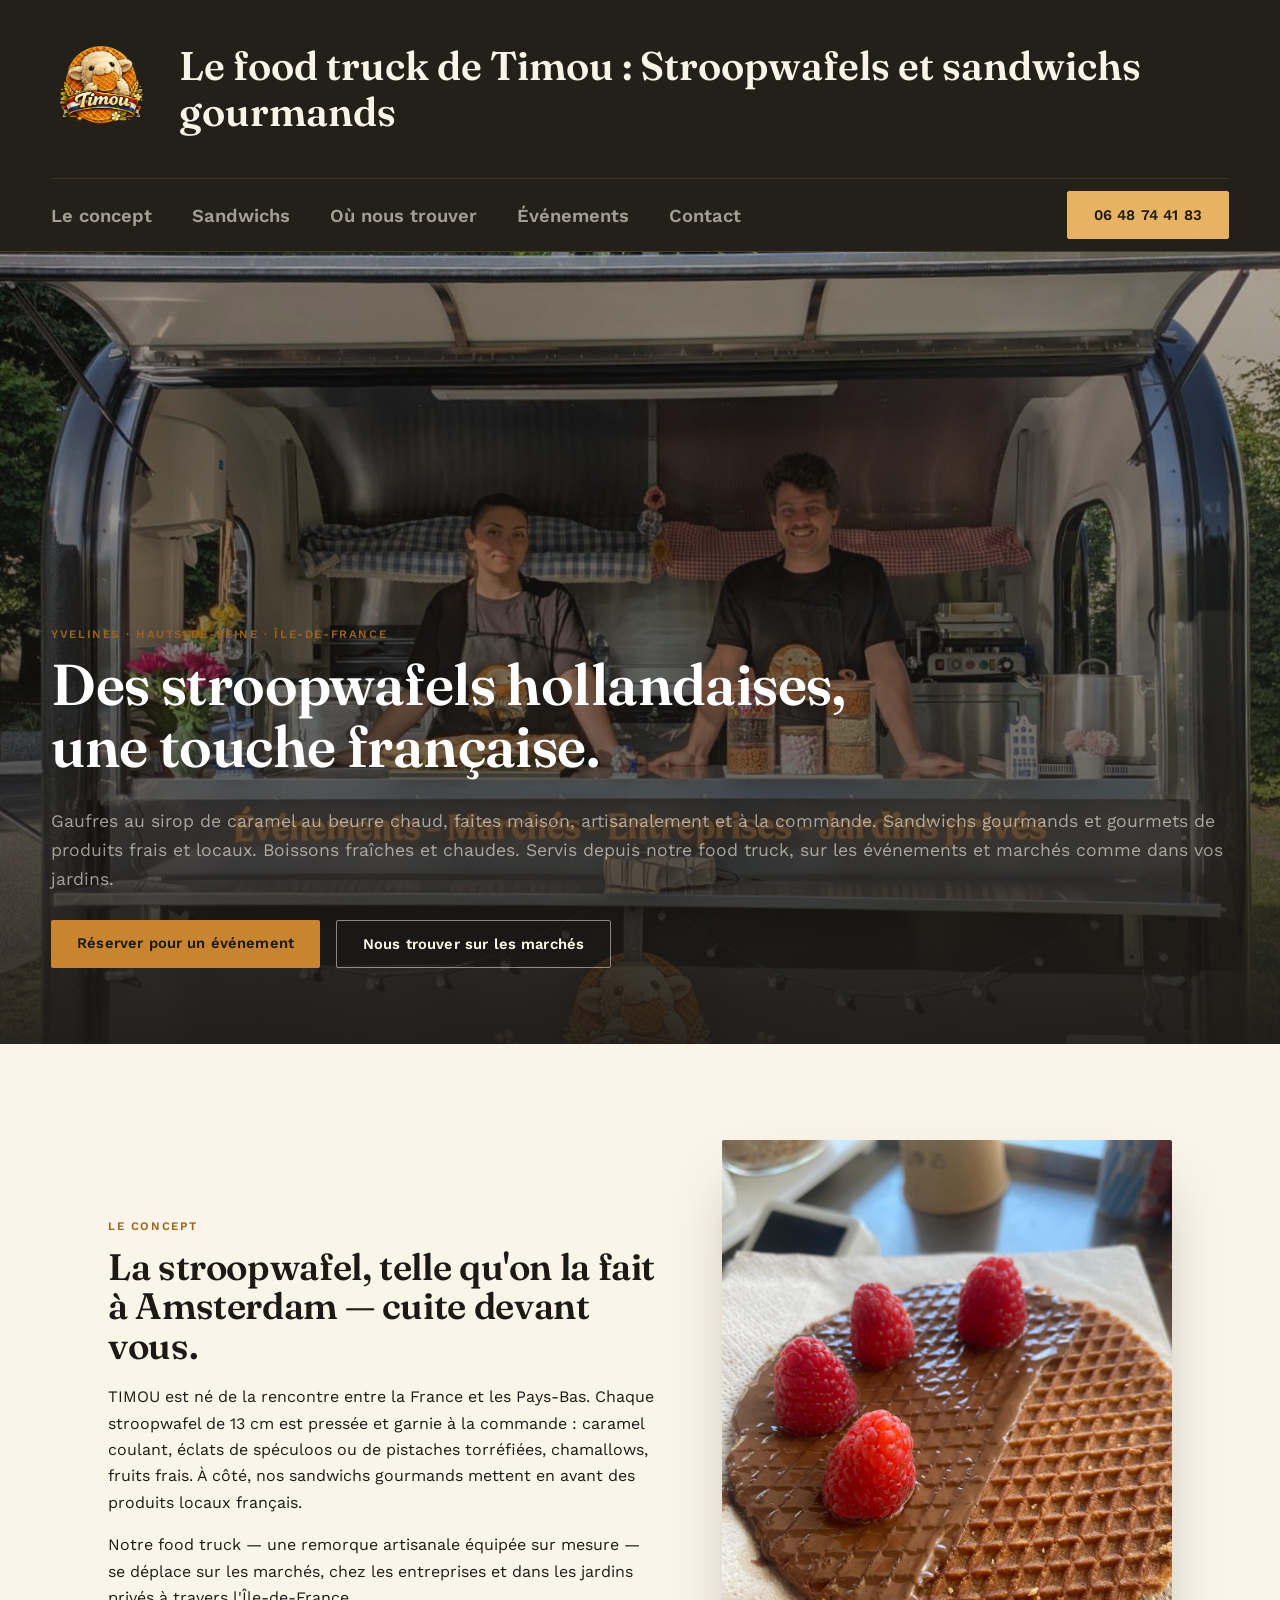
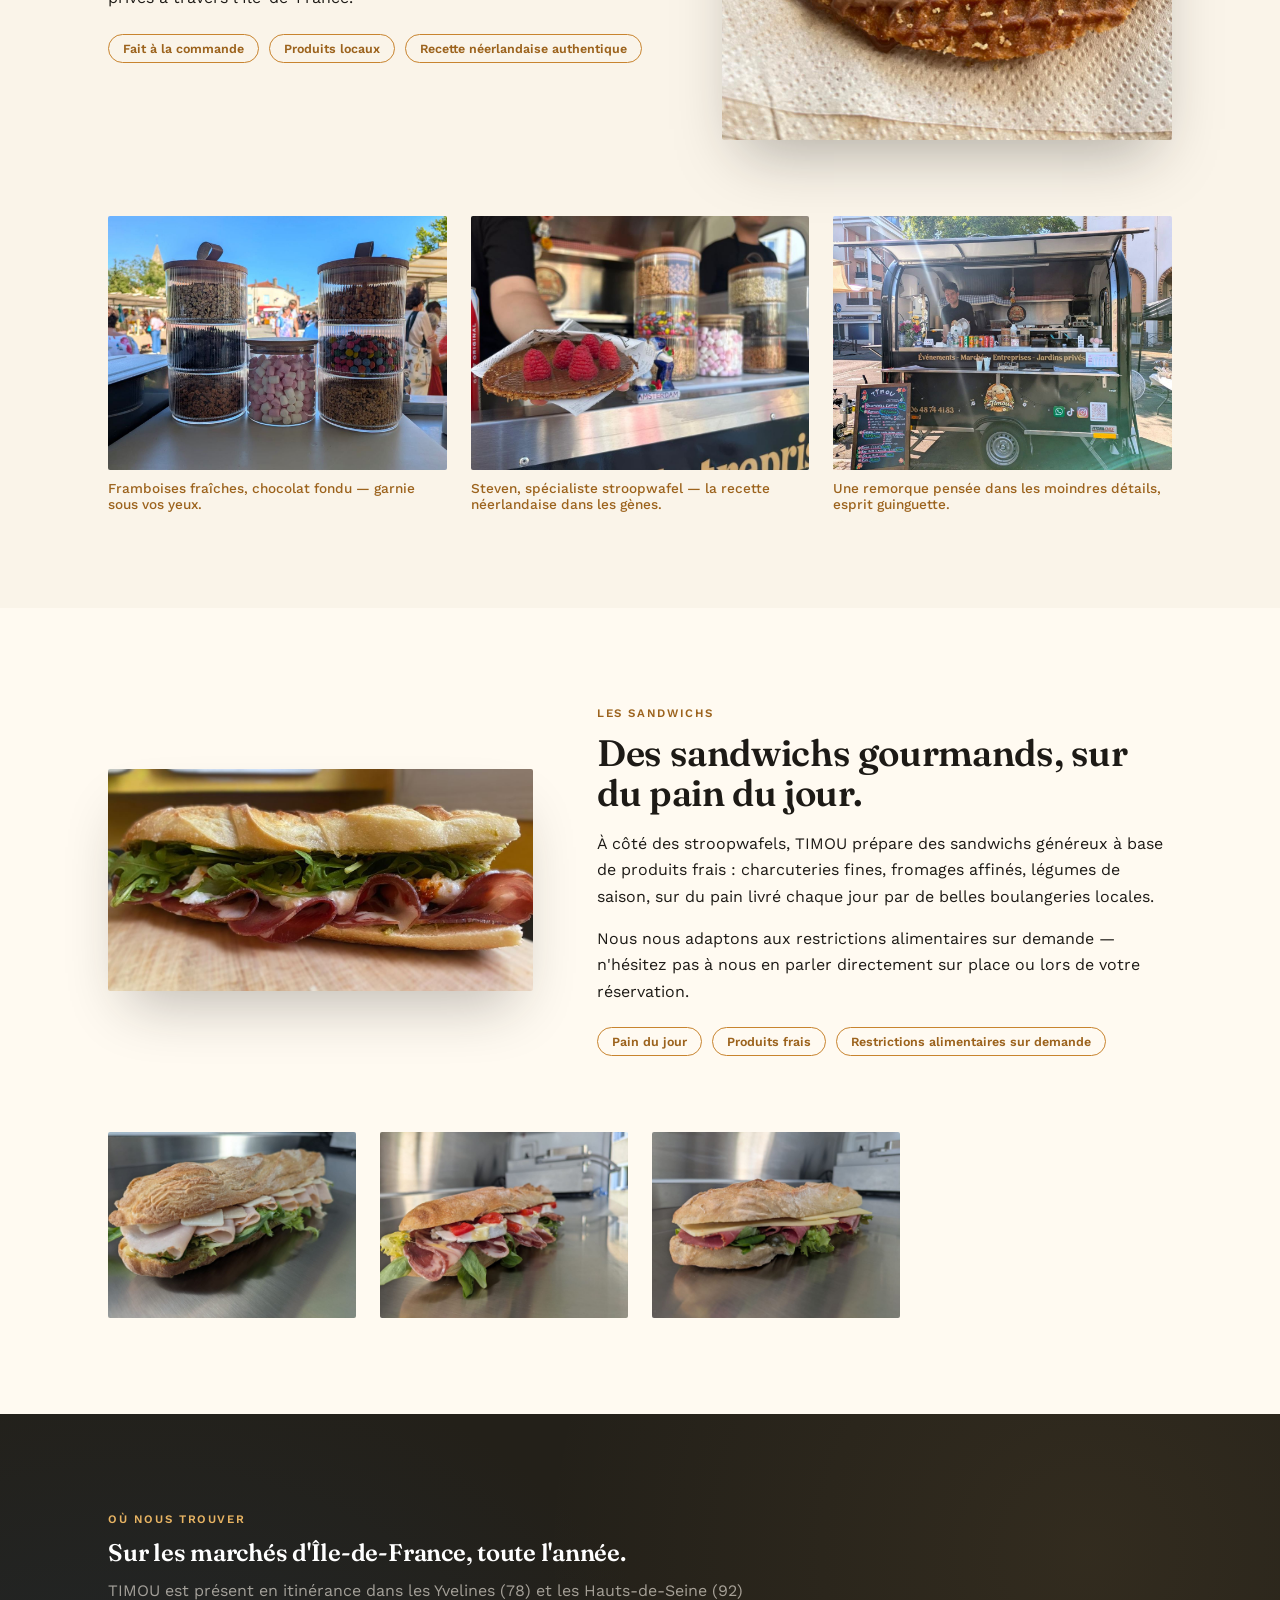
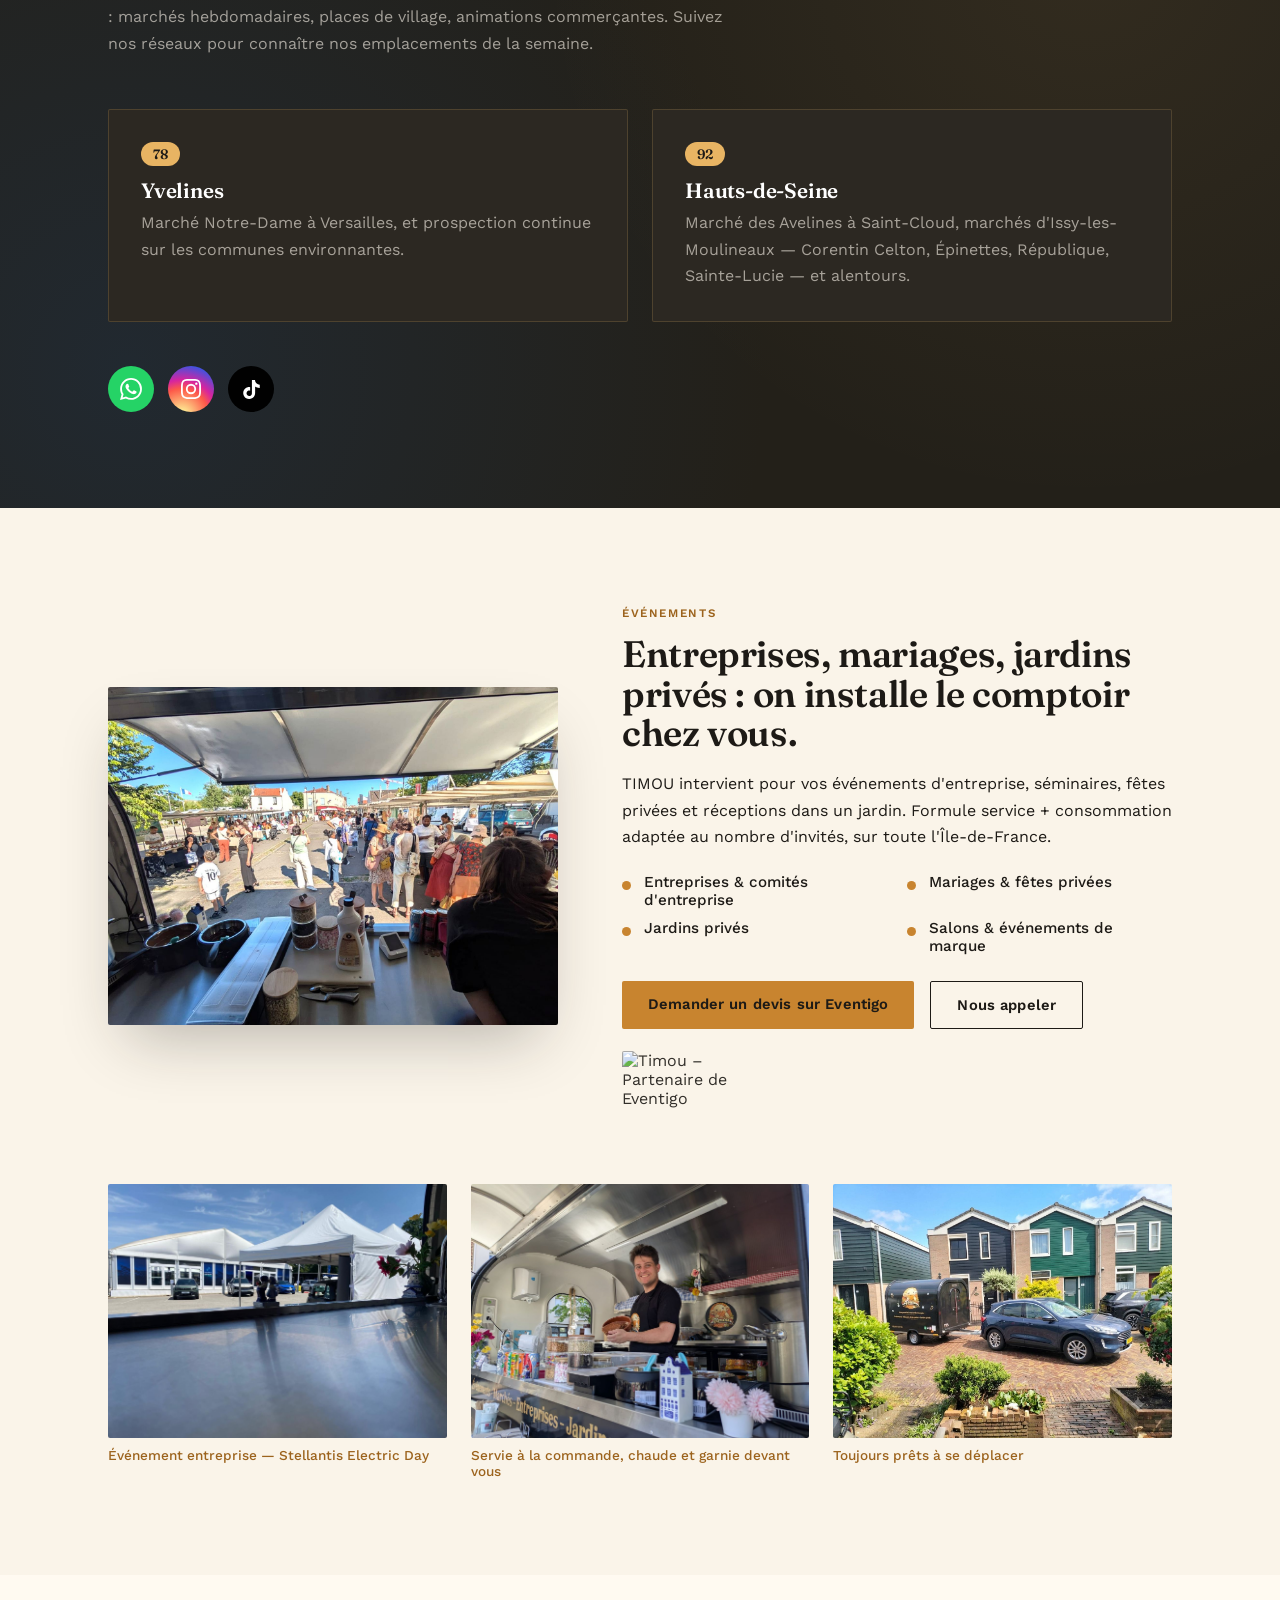
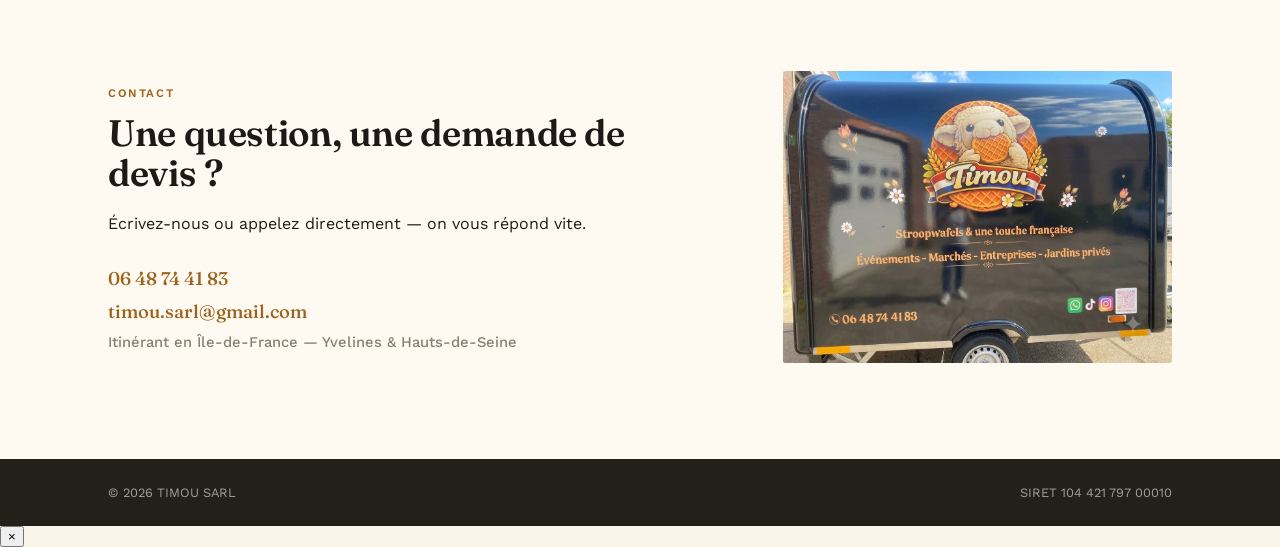
==== index.html @ 391daf36 "Update index.html" ====
<!DOCTYPE html>
<html lang="fr">
<head>
<meta charset="UTF-8">
<meta name="viewport" content="width=device-width, initial-scale=1.0">
<title>TIMOU - Stroopwafels et sandwichs gourmands - Food truck événements, marchés, entreprises, jardins privés</title>
<meta name="description" content="TIMOU, food truck franco-néerlandais dans les Yvelines et les Hauts-de-Seine. Stroopwafels artisanaux faits à la commande, sandwichs gourmands aux produits locaux. Marchés, entreprises, événements privés.">
<meta name="keywords" content="stroopwafel, food truck, sandwich gourmand, pain du jour, Yvelines, Hauts-de-Seine, Île-de-France, événement, marché, traiteur ambulant, gaufre hollandaise">
<meta name="robots" content="index, follow">
<link rel="canonical" href="https://timou.fr/">

<!-- Open Graph -->
<meta property="og:type" content="website">
<meta property="og:title" content="TIMOU - Stroopwafels et sandwichs gourmands - Food truck événements, marchés, entreprises, jardins privés">
<meta property="og:description" content="Stroopwafels faits à la commande et sandwichs gourmands, servis depuis notre food truck en Yvelines et Hauts-de-Seine. Marchés, entreprises, événements privés.">
<meta property="og:image" content="https://timou.fr/images/trailer-close.jpg">
<meta property="og:url" content="https://timou.fr/">
<meta property="og:locale" content="fr_FR">
<meta property="og:site_name" content="TIMOU">

<!-- Twitter -->
<meta name="twitter:card" content="summary_large_image">
<meta name="twitter:title" content="TIMOU - Stroopwafels et sandwichs gourmands - Food truck événements, marchés, entreprises, jardins privés">
<meta name="twitter:description" content="Stroopwafels faits à la commande et sandwichs gourmands en Yvelines et Hauts-de-Seine.">
<meta name="twitter:image" content="https://timou.fr/images/trailer-close.jpg">

<link rel="icon" type="image/x-icon" href="images/favicon.ico">
<link rel="icon" type="image/png" sizes="512x512" href="images/favicon.png">
<link rel="apple-touch-icon" sizes="180x180" href="images/apple-touch-icon.png">
<link rel="preconnect" href="https://fonts.googleapis.com">
<link rel="preconnect" href="https://fonts.gstatic.com" crossorigin>
<link href="https://fonts.googleapis.com/css2?family=Fraunces:ital,opsz,wght@0,9..144,500;0,9..144,600;0,9..144,700;1,9..144,500&family=Work+Sans:wght@400;500;600;700&display=swap" rel="stylesheet">
<link rel="stylesheet" href="style.css">

<script type="application/ld+json">
{
  "@context": "https://schema.org",
  "@type": "FoodEstablishment",
  "name": "TIMOU",
  "description": "Food truck franco-néerlandais : stroopwafels artisanaux faits à la commande et sandwichs gourmands aux produits locaux français.",
  "image": "https://timou.fr/images/trailer-close.jpg",
  "telephone": "+33648744183",
  "email": "timou.sarl@gmail.com",
  "url": "https://timou.fr",
  "servesCuisine": ["Néerlandaise", "Française", "Street food"],
  "priceRange": "€€",
  "areaServed": [
    {"@type": "AdministrativeArea", "name": "Yvelines"},
    {"@type": "AdministrativeArea", "name": "Hauts-de-Seine"},
    {"@type": "AdministrativeArea", "name": "Île-de-France"}
  ],
  "sameAs": [
    "https://www.instagram.com/timou.stroopwafels",
    "https://www.tiktok.com/@timou.stroopwafels"
  ]
}
</script>
</head>
<body>

<div class="grain"></div>

<header class="site-header">
  <div class="wrap header-inner">
    <div class="brand-row">
      <a href="#top" class="brand">
        <img src="images/logo.png" alt="TIMOU, food truck de stroopwafels" width="90" height="135">
        <span>Le food truck de Timou : Stroopwafels et sandwichs gourmands</span>
      </a>
    </div>
    <div class="nav-row">
      <nav class="main-nav" aria-label="Navigation principale">
        <a href="#concept">Le concept</a>
        <a href="#sandwichs">Sandwichs</a>
        <a href="#trouver">Où nous trouver</a>
        <a href="#evenements">Événements</a>
        <a href="#contact">Contact</a>
      </nav>
      <a class="btn btn-ghost header-cta" href="tel:0648744183">06 48 74 41 83</a>
    </div>
  </div>
</header>

<main id="top">

  <!-- HERO -->
  <section class="hero">
    <div class="hero-media">
      <img src="images/hero-truck.jpg" alt="Agathe et Steven derrière le comptoir du food truck TIMOU, prêts à servir" loading="eager">
      <div class="hero-scrim"></div>
    </div>
    <div class="wrap hero-content">
      <p class="eyebrow">Yvelines · Hauts-de-Seine · Île-de-France</p>
      <h1>Des stroopwafels hollandaises,<br>une touche française.</h1>
      <p class="hero-sub">Gaufres au sirop de caramel au beurre chaud, faites maison, artisanalement et à la commande. Sandwichs gourmands et gourmets de produits frais et locaux. Boissons fraîches et chaudes. Servis depuis notre food truck, sur les événements et marchés comme dans vos jardins.</p>
      <div class="hero-actions">
        <a href="#evenements" class="btn btn-primary">Réserver pour un événement</a>
        <a href="#trouver" class="btn btn-outline">Nous trouver sur les marchés</a>
      </div>
    </div>
  </section>

  <!-- CONCEPT -->
  <section id="concept" class="section concept">
    <div class="wrap concept-grid">
      <div class="concept-text">
        <p class="eyebrow">Le concept</p>
        <h2>La stroopwafel, telle qu'on la fait à Amsterdam — cuite devant vous.</h2>
        <p>TIMOU est né de la rencontre entre la France et les Pays-Bas. Chaque stroopwafel de 13&nbsp;cm est pressée et garnie à la commande : caramel coulant, éclats de spéculoos ou de pistaches torréfiées, chamallows, fruits frais. À côté, nos sandwichs gourmands mettent en avant des produits locaux français.</p>
        <p>Notre food truck — une remorque artisanale équipée sur mesure — se déplace sur les marchés, chez les entreprises et dans les jardins privés à travers l'Île-de-France.</p>
        <div class="tag-row">
          <span class="tag">Fait à la commande</span>
          <span class="tag">Produits locaux</span>
          <span class="tag">Recette néerlandaise authentique</span>
        </div>
      </div>
      <div class="concept-media">
        <img src="images/stroopwafel-stack.jpg" alt="Pile de stroopwafels artisanales fraîchement pressées">
      </div>
    </div>

    <div class="wrap concept-strip">
      <figure>
        <img src="images/interior-counter.jpg" alt="Préparation d'une stroopwafel garnie de framboises fraîches et de chocolat">
        <figcaption>Framboises fraîches, chocolat fondu — garnie sous vos yeux.</figcaption>
      </figure>
      <figure>
        <img src="images/steven-portrait.jpg" alt="Steven, co-fondateur de TIMOU, en tablier devant le food truck">
        <figcaption>Steven, spécialiste stroopwafel — la recette néerlandaise dans les gènes.</figcaption>
      </figure>
      <figure>
        <img src="images/interior-lights.jpg" alt="Intérieur chaleureux du food truck TIMOU, ambiance guinguette hollandaise">
        <figcaption>Une remorque pensée dans les moindres détails, esprit guinguette.</figcaption>
      </figure>
    </div>
  </section>

  <!-- SANDWICHS -->
  <section id="sandwichs" class="section sandwichs">
    <div class="wrap sandwich-grid">
      <div class="sandwich-media">
        <img src="images/sandwich-2.jpg" alt="Sandwich gourmand TIMOU au jambon, comté et pain du jour, coupe transversale">
      </div>
      <div class="sandwich-text">
        <p class="eyebrow">Les sandwichs</p>
        <h2>Des sandwichs gourmands, sur du pain du jour.</h2>
        <p>À côté des stroopwafels, TIMOU prépare des sandwichs généreux à base de produits frais : charcuteries fines, fromages affinés, légumes de saison, sur du pain livré chaque jour par de belles boulangeries locales.</p>
        <p>Nous nous adaptons aux restrictions alimentaires sur demande — n'hésitez pas à nous en parler directement sur place ou lors de votre réservation.</p>
        <div class="tag-row">
          <span class="tag">Pain du jour</span>
          <span class="tag">Produits frais</span>
          <span class="tag">Restrictions alimentaires sur demande</span>
        </div>
      </div>
    </div>

    <div class="wrap sandwich-gallery">
      <figure>
        <img src="images/sandwich-4.jpg" alt="Sandwich gourmand TIMOU au jambon cru, brie et poivrons rôtis sur pain croustillant">
      </figure>
      <figure>
        <img src="images/sandwich-3.jpg" alt="Sandwich gourmand TIMOU au jambon cru, burrata et roquette">
      </figure>
      <figure>
        <img src="images/sandwich-5.jpg" alt="Sandwich gourmand TIMOU au rosbif, comté et câpres sur pain croustillant">
      </figure>
    </div>
  </section>

  <!-- OU NOUS TROUVER -->
  <section id="trouver" class="section trouver">
    <div class="wrap">
      <p class="eyebrow light">Où nous trouver</p>
      <h2 class="light">Sur les marchés d'Île-de-France, toute l'année.</h2>
      <p class="light-sub">TIMOU est présent en itinérance dans les Yvelines (78) et les Hauts-de-Seine (92) : marchés hebdomadaires, places de village, animations commerçantes. Suivez nos réseaux pour connaître nos emplacements de la semaine.</p>

      <div class="market-grid">
        <div class="market-card">
          <span class="market-dept">78</span>
          <h3>Yvelines</h3>
          <p>Marché Notre-Dame à Versailles, et prospection continue sur les communes environnantes.</p>
        </div>
        <div class="market-card">
          <span class="market-dept">92</span>
          <h3>Hauts-de-Seine</h3>
          <p>Marché des Avelines à Saint-Cloud, marchés d'Issy-les-Moulineaux — Corentin Celton, Épinettes, République, Sainte-Lucie — et alentours.</p>
        </div>
      </div>

      <div class="social-row">
        <a href="https://wa.me/33648744183" class="social-icon social-icon--whatsapp" target="_blank" rel="noopener" aria-label="WhatsApp">
          <svg viewBox="0 0 24 24" fill="#fff" width="22" height="22"><path d="M17.472 14.382c-.297-.149-1.758-.867-2.03-.967-.273-.099-.471-.148-.67.15-.197.297-.767.966-.94 1.164-.173.199-.347.223-.644.075-.297-.15-1.255-.463-2.39-1.475-.883-.788-1.48-1.761-1.653-2.059-.173-.297-.018-.458.13-.606.134-.133.298-.347.446-.52.149-.174.198-.298.298-.497.099-.198.05-.371-.025-.52-.075-.149-.669-1.612-.916-2.207-.242-.579-.487-.5-.669-.51-.173-.008-.371-.01-.57-.01-.198 0-.52.074-.792.372-.272.297-1.04 1.016-1.04 2.479 0 1.462 1.065 2.875 1.213 3.074.149.198 2.096 3.2 5.077 4.487.71.306 1.263.489 1.694.626.712.226 1.36.194 1.872.118.571-.085 1.758-.719 2.006-1.413.248-.694.248-1.288.173-1.412-.074-.124-.272-.198-.57-.347M12.05 21.785h-.004a9.87 9.87 0 01-5.031-1.378l-.361-.214-3.741.982.998-3.648-.235-.374a9.86 9.86 0 01-1.512-5.26c.002-5.45 4.436-9.884 9.888-9.884 2.64 0 5.122 1.03 6.988 2.898a9.825 9.825 0 012.893 6.994c-.003 5.45-4.437 9.884-9.883 9.884M20.52 3.483C18.24 1.204 15.213 0 12.05 0 5.495 0 .157 5.335.155 11.892c0 2.096.547 4.142 1.588 5.945L.057 24l6.305-1.654a11.876 11.876 0 005.683 1.448h.005c6.554 0 11.892-5.335 11.895-11.893a11.821 11.821 0 00-3.425-8.418"/></svg>
        </a>
        <a href="https://www.instagram.com/timou.stroopwafels" class="social-icon social-icon--instagram" target="_blank" rel="noopener" aria-label="Instagram">
          <svg viewBox="0 0 24 24" fill="#fff" width="20" height="20"><path d="M12 2.163c3.204 0 3.584.012 4.85.07 3.252.148 4.771 1.691 4.919 4.919.058 1.265.069 1.645.069 4.849 0 3.205-.012 3.584-.069 4.849-.149 3.225-1.664 4.771-4.919 4.919-1.266.058-1.644.07-4.85.07-3.204 0-3.584-.012-4.849-.07-3.26-.149-4.771-1.699-4.919-4.92-.058-1.265-.07-1.644-.07-4.849 0-3.204.013-3.583.07-4.849.149-3.227 1.664-4.771 4.919-4.919 1.266-.057 1.645-.069 4.849-.069M12 0C8.741 0 8.332.014 7.052.072 2.695.272.273 2.69.073 7.052.014 8.333 0 8.741 0 12s.014 3.668.072 4.948c.2 4.358 2.618 6.78 6.98 6.98C8.333 23.986 8.741 24 12 24s3.668-.014 4.948-.072c4.354-.2 6.782-2.618 6.979-6.98.059-1.28.073-1.689.073-4.948s-.014-3.667-.072-4.947C23.73 2.7 21.31.273 16.949.073 15.668.014 15.259 0 12 0zm0 5.838a6.162 6.162 0 100 12.324 6.162 6.162 0 000-12.324zM12 16a4 4 0 110-8 4 4 0 010 8zm6.406-11.845a1.44 1.44 0 100 2.881 1.44 1.44 0 000-2.881z"/></svg>
        </a>
        <a href="https://www.tiktok.com/@timou.stroopwafels" class="social-icon social-icon--tiktok" target="_blank" rel="noopener" aria-label="TikTok">
          <svg viewBox="0 0 24 24" fill="#fff" width="19" height="19"><path d="M12.53.02C13.84 0 15.14.01 16.44 0c.08 1.53.63 3.09 1.75 4.17 1.12 1.11 2.7 1.62 4.24 1.79v4.03c-1.44-.05-2.89-.35-4.2-.97-.57-.26-1.1-.59-1.62-.93-.01 2.92.01 5.84-.02 8.75-.08 1.4-.54 2.79-1.35 3.94-1.31 1.92-3.58 3.17-5.91 3.21-1.43.08-2.86-.31-4.08-1.03-2.02-1.19-3.44-3.37-3.65-5.71-.02-.5-.03-1-.01-1.49.18-1.9 1.12-3.72 2.58-4.96 1.66-1.44 3.98-2.13 6.15-1.72.02 1.48-.04 2.96-.04 4.44-.99-.32-2.15-.23-3.02.37-.63.41-1.11 1.04-1.36 1.75-.21.51-.15 1.07-.14 1.61.24 1.64 1.82 3.02 3.5 2.87 1.12-.01 2.19-.66 2.77-1.61.19-.33.4-.67.41-1.06.1-1.79.06-3.57.07-5.36.01-4.03-.01-8.05.02-12.07z"/></svg>
        </a>
      </div>
    </div>
  </section>

  <!-- EVENEMENTS -->
  <section id="evenements" class="section evenements">
    <div class="wrap evt-grid">
      <div class="evt-media">
        <img src="images/couple-truck.jpg" alt="Agathe et Steven derrière le comptoir du food truck TIMOU lors d'un événement">
      </div>
      <div class="evt-text">
        <p class="eyebrow">Événements</p>
        <h2>Entreprises, mariages, jardins privés : on installe le comptoir chez vous.</h2>
        <p>TIMOU intervient pour vos événements d'entreprise, séminaires, fêtes privées et réceptions dans un jardin. Formule service + consommation adaptée au nombre d'invités, sur toute l'Île-de-France.</p>
        <ul class="check-list">
          <li>Entreprises &amp; comités d'entreprise</li>
          <li>Mariages &amp; fêtes privées</li>
          <li>Jardins privés</li>
          <li>Salons &amp; événements de marque</li>
        </ul>
        <div class="evt-actions">
          <a href="https://www.eventigo.eu/artist-profile/timou---stroopwafels-et-une-touche-" class="btn btn-primary" target="_blank" rel="noopener">Demander un devis sur Eventigo</a>
          <a href="tel:0648744183" class="btn btn-outline">Nous appeler</a>
        </div>
        <a href="https://www.eventigo.eu/artist-profile/timou---stroopwafels-et-une-touche-" class="eventigo-badge" target="_blank" rel="noopener">
          <img src="https://www.eventigo.eu/img/front/badges/badge-eventigo-rectangle-noir-150px.png" alt="Timou – Partenaire de Eventigo" width="150" loading="lazy">
        </a>
      </div>
    </div>

    <div class="wrap evt-gallery">
      <figure>
        <img src="images/event-stellantis.jpg" alt="Food truck TIMOU installé lors d'un événement d'entreprise Stellantis">
        <figcaption>Événement entreprise — Stellantis Electric Day</figcaption>
      </figure>
      <figure>
        <img src="images/steven-service.jpg" alt="Steven servant une stroopwafel garnie de caramel depuis le comptoir du food truck TIMOU">
        <figcaption>Servie à la commande, chaude et garnie devant vous</figcaption>
      </figure>
      <figure>
        <img src="images/trailer-kuga.jpg" alt="Remorque food truck TIMOU attelée, prête à partir en itinérance">
        <figcaption>Toujours prêts à se déplacer</figcaption>
      </figure>
    </div>
  </section>

  <!-- CONTACT -->
  <section id="contact" class="section contact">
    <div class="wrap contact-grid">
      <div>
        <p class="eyebrow">Contact</p>
        <h2>Une question, une demande de devis ?</h2>
        <p>Écrivez-nous ou appelez directement — on vous répond vite.</p>
        <div class="contact-details">
          <a href="tel:0648744183">06 48 74 41 83</a>
          <a href="mailto:timou.sarl@gmail.com">timou.sarl@gmail.com</a>
          <span>Itinérant en Île-de-France — Yvelines &amp; Hauts-de-Seine</span>
        </div>
      </div>
      <div class="contact-logo">
        <img src="images/trailer-close.jpg" alt="Logo TIMOU peint sur le food truck, mouton gourmand tenant une stroopwafel">
      </div>
    </div>
  </section>

</main>

<footer class="site-footer">
  <div class="wrap footer-inner">
    <span>© 2026 TIMOU SARL</span>
    <span>SIRET 104 421 797 00010</span>
  </div>
</footer>

<div class="lightbox" id="lightbox">
  <button class="lightbox-close" id="lightboxClose" aria-label="Fermer">&times;</button>
  <img id="lightboxImg" src="" alt="">
</div>

<script>
(function(){
  var lightbox = document.getElementById('lightbox');
  var lightboxImg = document.getElementById('lightboxImg');
  var closeBtn = document.getElementById('lightboxClose');
  var selectors = '.concept-media img, .concept-strip img, .sandwich-media img, .sandwich-gallery img, .evt-media img, .evt-gallery img, .contact-logo img';

  document.querySelectorAll(selectors).forEach(function(img){
    img.addEventListener('click', function(){
      lightboxImg.src = img.src;
      lightboxImg.alt = img.alt || '';
      lightbox.classList.add('is-open');
    });
  });

  function closeLightbox(){
    lightbox.classList.remove('is-open');
    lightboxImg.src = '';
  }

  closeBtn.addEventListener('click', closeLightbox);

  lightbox.addEventListener('click', function(e){
    if(e.target === lightbox){
      closeLightbox();
    }
  });

  document.addEventListener('keydown', function(e){
    if(e.key === 'Escape'){
      closeLightbox();
    }
  });
})();
</script>

</body>
</html>
---- style.css ----
:root{
  --ink:#1d1a16;
  --graphite:#232019;
  --graphite-2:#2c2822;
  --cream:#faf4e9;
  --paper:#fffaf1;
  --caramel:#c8842f;
  --caramel-dark:#9c631d;
  --gold:#e8b463;
  --dutch-blue:#1e3a5c;
  --dutch-red:#a33b2e;
  --ivory-60: rgba(250,244,233,.6);
  --radius: 4px;
  --maxw: 1120px;
}

*{box-sizing:border-box;}
html{scroll-behavior:smooth;}
body{
  margin:0;
  font-family:'Work Sans', sans-serif;
  color:var(--ink);
  background:var(--cream);
  -webkit-font-smoothing:antialiased;
}
img{max-width:100%; display:block;}
a{color:inherit; text-decoration:none;}
h1,h2,h3{
  font-family:'Fraunces', serif;
  font-weight:600;
  line-height:1.08;
  margin:0 0 .5em;
  letter-spacing:-.01em;
}
p{line-height:1.65; margin:0 0 1em;}
.wrap{max-width:var(--maxw); margin:0 auto; padding:0 28px;}

.eyebrow{
  font-family:'Work Sans', sans-serif;
  text-transform:uppercase;
  letter-spacing:.14em;
  font-size:.72rem;
  font-weight:600;
  color:var(--caramel-dark);
  margin:0 0 .9em;
}
.eyebrow.light{color:var(--gold);}
.light-sub{color:var(--ivory-60); max-width:640px;}

/* waffle-grid signature texture, used as background accents */
.grain{
  position:fixed; inset:0; pointer-events:none; z-index:9999;
  opacity:.025; mix-blend-mode:multiply;
  background-image:url("data:image/svg+xml,%3Csvg xmlns='http://www.w3.org/2000/svg' width='120' height='120'%3E%3Cfilter id='n'%3E%3CfeTurbulence type='fractalNoise' baseFrequency='.9' numOctaves='2'/%3E%3C/filter%3E%3Crect width='100%25' height='100%25' filter='url(%23n)'/%3E%3C/svg%3E");
}

/* HEADER */
.site-header{
  position:sticky; top:0; z-index:100;
  background:var(--graphite);
  border-bottom:1px solid rgba(232,180,99,.18);
}
.header-inner{
  display:flex; flex-direction:column;
  padding-top:14px; padding-bottom:12px;
  gap:14px;
}
.brand-row{width:100%;}
.brand{
  display:flex; align-items:center; gap:28px;
  font-family:'Fraunces', serif;
  font-weight:600; font-size:2.5rem;
  line-height:1.15;
  color:var(--cream);
  width:100%;
}
.brand img{height:150px; width:auto; flex-shrink:0;}
.nav-row{
  display:flex; align-items:center; justify-content:space-between;
  width:100%;
  padding-top:12px;
  border-top:1px solid rgba(232,180,99,.14);
}
.main-nav{display:flex; gap:40px;}
.main-nav a{
  color:var(--ivory-60);
  font-size:1.15rem; font-weight:600;
  transition:color .15s ease;
}
.main-nav a:hover{color:var(--gold);}
.header-cta{
  color:var(--ink);
  background:var(--gold);
  border:1px solid var(--gold);
  padding:32px 64px;
  border-radius:999px;
  font-size:2.8rem; font-weight:700;
  white-space:nowrap;
}
.header-cta:hover{background:#fff; border-color:#fff;}

/* BUTTONS */
.btn{
  display:inline-block;
  padding:14px 26px;
  border-radius:2px;
  font-weight:600;
  font-size:.92rem;
  letter-spacing:.01em;
  transition:transform .15s ease, background .15s ease, color .15s ease;
}
.btn-primary{background:var(--caramel); color:var(--ink);}
.btn-primary:hover{background:var(--gold); transform:translateY(-1px);}
.btn-outline{border:1.5px solid currentColor;}
.btn-outline:hover{background:rgba(0,0,0,.04);}
.btn-ghost{}

/* HERO */
.hero{position:relative; min-height:88vh; display:flex; align-items:flex-end; overflow:hidden;}
.hero-media{position:absolute; inset:0;}
.hero-media img{width:100%; height:100%; object-fit:cover; object-position:center 58%;}
.hero-scrim{
  position:absolute; inset:0;
  background:linear-gradient(180deg, rgba(29,26,22,.35) 0%, rgba(29,26,22,.55) 55%, rgba(29,26,22,.92) 100%);
}
.hero-content{position:relative; color:var(--cream); padding-top:100px; padding-bottom:76px;}
.site-header .wrap, .hero .wrap{
  max-width:none;
  padding-left:clamp(24px, 4vw, 72px);
  padding-right:clamp(24px, 4vw, 72px);
}
.hero h1{font-size:clamp(2.2rem, 5vw, 3.6rem); color:#fff; max-width:1500px;}
.hero-sub{max-width:1500px; font-size:1.1rem; color:var(--ivory-60);}
.hero-actions{display:flex; gap:16px; flex-wrap:wrap; margin-top:1.6em;}
.hero .btn-outline{border-color:rgba(250,244,233,.5); color:var(--cream);}

/* SECTIONS */
.section{padding:96px 0;}

/* CONCEPT */
.concept-grid{
  display:grid; grid-template-columns:1.1fr .9fr; gap:64px; align-items:center;
}
.concept-text h2{font-size:clamp(1.6rem, 3vw, 2.3rem);}
.concept-media img{
  border-radius:2px;
  box-shadow:0 30px 60px -20px rgba(29,26,22,.35);
}
.tag-row{display:flex; flex-wrap:wrap; gap:10px; margin-top:1.4em;}
.tag{
  border:1px solid var(--caramel);
  color:var(--caramel-dark);
  font-size:.78rem; font-weight:600;
  padding:6px 14px; border-radius:999px;
}
.concept-strip{
  display:grid; grid-template-columns:repeat(3,1fr); gap:24px;
  margin-top:76px;
}
.concept-strip figure{margin:0;}
.concept-strip img{border-radius:2px; aspect-ratio:4/3; object-fit:cover; width:100%;}
.concept-strip figcaption{
  font-size:.85rem; color:var(--caramel-dark); margin-top:.7em; font-weight:500;
}

/* SANDWICHS */
.sandwichs{background:var(--paper);}
.sandwich-grid{
  display:grid; grid-template-columns:.85fr 1.15fr; gap:64px; align-items:center;
}
.sandwich-media img{
  border-radius:2px;
  box-shadow:0 30px 60px -20px rgba(29,26,22,.3);
}
.sandwich-text h2{font-size:clamp(1.6rem, 3vw, 2.3rem);}
.sandwich-gallery{
  display:grid; grid-template-columns:repeat(4,1fr); gap:24px;
  margin-top:76px;
}
.sandwich-gallery figure{margin:0;}
.sandwich-gallery img{border-radius:2px; aspect-ratio:4/3; object-fit:cover; width:100%;}

/* TROUVER */
.trouver{
  background:var(--graphite);
  background-image:
    radial-gradient(circle at 85% 20%, rgba(232,180,99,.08), transparent 45%),
    radial-gradient(circle at 10% 80%, rgba(30,58,92,.35), transparent 50%);
  color:var(--cream);
}
.trouver h2{color:#fff; max-width:680px;}
.market-grid{
  display:grid; grid-template-columns:1fr 1fr; gap:24px;
  margin-top:52px;
}
.market-card{
  background:var(--graphite-2);
  border:1px solid rgba(232,180,99,.18);
  padding:32px;
  border-radius:2px;
  position:relative;
}
.market-dept{
  display:inline-block;
  font-family:'Fraunces', serif;
  font-size:.85rem; font-weight:600;
  color:var(--ink);
  background:var(--gold);
  padding:4px 12px;
  border-radius:999px;
  margin-bottom:1em;
}
.market-card h3{color:#fff; font-size:1.3rem; margin-bottom:.4em;}
.market-card p{color:var(--ivory-60); margin:0;}
.social-row{display:flex; gap:14px; margin-top:44px; flex-wrap:wrap;}
.social-icon{
  display:flex; align-items:center; justify-content:center;
  width:46px; height:46px;
  border-radius:50%;
  transition:transform .15s ease, filter .15s ease;
}
.social-icon:hover{transform:translateY(-2px); filter:brightness(1.08);}
.social-icon--whatsapp{background:#25D366;}
.social-icon--instagram{background:radial-gradient(circle at 30% 107%, #fdf497 0%, #fdf497 5%, #fd5949 45%, #d6249f 60%, #285AEB 90%);}
.social-icon--tiktok{background:#010101;}

/* EVENEMENTS */
.evt-grid{
  display:grid; grid-template-columns:.9fr 1.1fr; gap:64px; align-items:center;
}
.evt-media img{border-radius:2px; box-shadow:0 30px 60px -20px rgba(29,26,22,.3);}
.evt-text h2{font-size:clamp(1.6rem, 3vw, 2.3rem);}
.check-list{list-style:none; padding:0; margin:1.4em 0; display:grid; grid-template-columns:1fr 1fr; gap:10px 20px;}
.check-list li{
  font-weight:500; font-size:.95rem;
  padding-left:22px; position:relative;
}
.check-list li::before{
  content:"";
  position:absolute; left:0; top:.5em;
  width:9px; height:9px;
  background:var(--caramel);
  border-radius:50%;
}
.evt-actions{display:flex; gap:16px; flex-wrap:wrap; margin-top:1.6em;}
.eventigo-badge{display:inline-block; margin-top:1.4em; opacity:.9; transition:opacity .15s ease;}
.eventigo-badge:hover{opacity:1;}
.eventigo-badge img{width:150px; height:auto; border-radius:2px;}
.evt-gallery{
  display:grid; grid-template-columns:repeat(3,1fr); gap:24px;
  margin-top:76px;
}
.evt-gallery img{border-radius:2px; aspect-ratio:4/3; object-fit:cover; width:100%;}
.evt-gallery figcaption{font-size:.85rem; color:var(--caramel-dark); margin-top:.7em; font-weight:500;}
.evt-gallery figure{margin:0;}

/* CONTACT */
.contact{background:var(--paper);}
.contact-grid{
  display:grid; grid-template-columns:1.1fr .7fr; gap:64px; align-items:center;
}
.contact h2{font-size:clamp(1.6rem, 3vw, 2.3rem);}
.contact-details{
  display:flex; flex-direction:column; gap:10px; margin-top:1.6em;
  font-family:'Fraunces', serif; font-size:1.15rem; font-weight:500;
}
.contact-details a{color:var(--caramel-dark);}
.contact-details a:hover{color:var(--caramel);}
.contact-details span{color:#77706570; font-family:'Work Sans', sans-serif; font-size:.92rem; color:#8a8175;}
.contact-logo img{border-radius:2px;}

/* FOOTER */
.site-footer{background:var(--graphite); color:var(--ivory-60); padding:26px 0;}
.footer-inner{display:flex; justify-content:space-between; font-size:.8rem; flex-wrap:wrap; gap:8px;}

/* RESPONSIVE */
@media (max-width: 860px){
  .main-nav{display:none;}
  .nav-row{justify-content:flex-end;}
  .concept-grid, .evt-grid, .contact-grid, .sandwich-grid{grid-template-columns:1fr;}
  .concept-strip, .evt-gallery, .sandwich-gallery{grid-template-columns:1fr 1fr;}
  .market-grid{grid-template-columns:1fr;}
  .check-list{grid-template-columns:1fr;}
  .section{padding:64px 0;}
  .hero{min-height:80vh;}
}
@media (max-width: 540px){
  .concept-strip, .evt-gallery, .sandwich-gallery{grid-template-columns:1fr;}
  .header-cta{display:none;}
  .brand{font-size:1.15rem; gap:12px;}
  .brand img{height:56px;}
}

@media (prefers-reduced-motion: reduce){
  html{scroll-behavior:auto;}
  .btn{transition:none;}
}
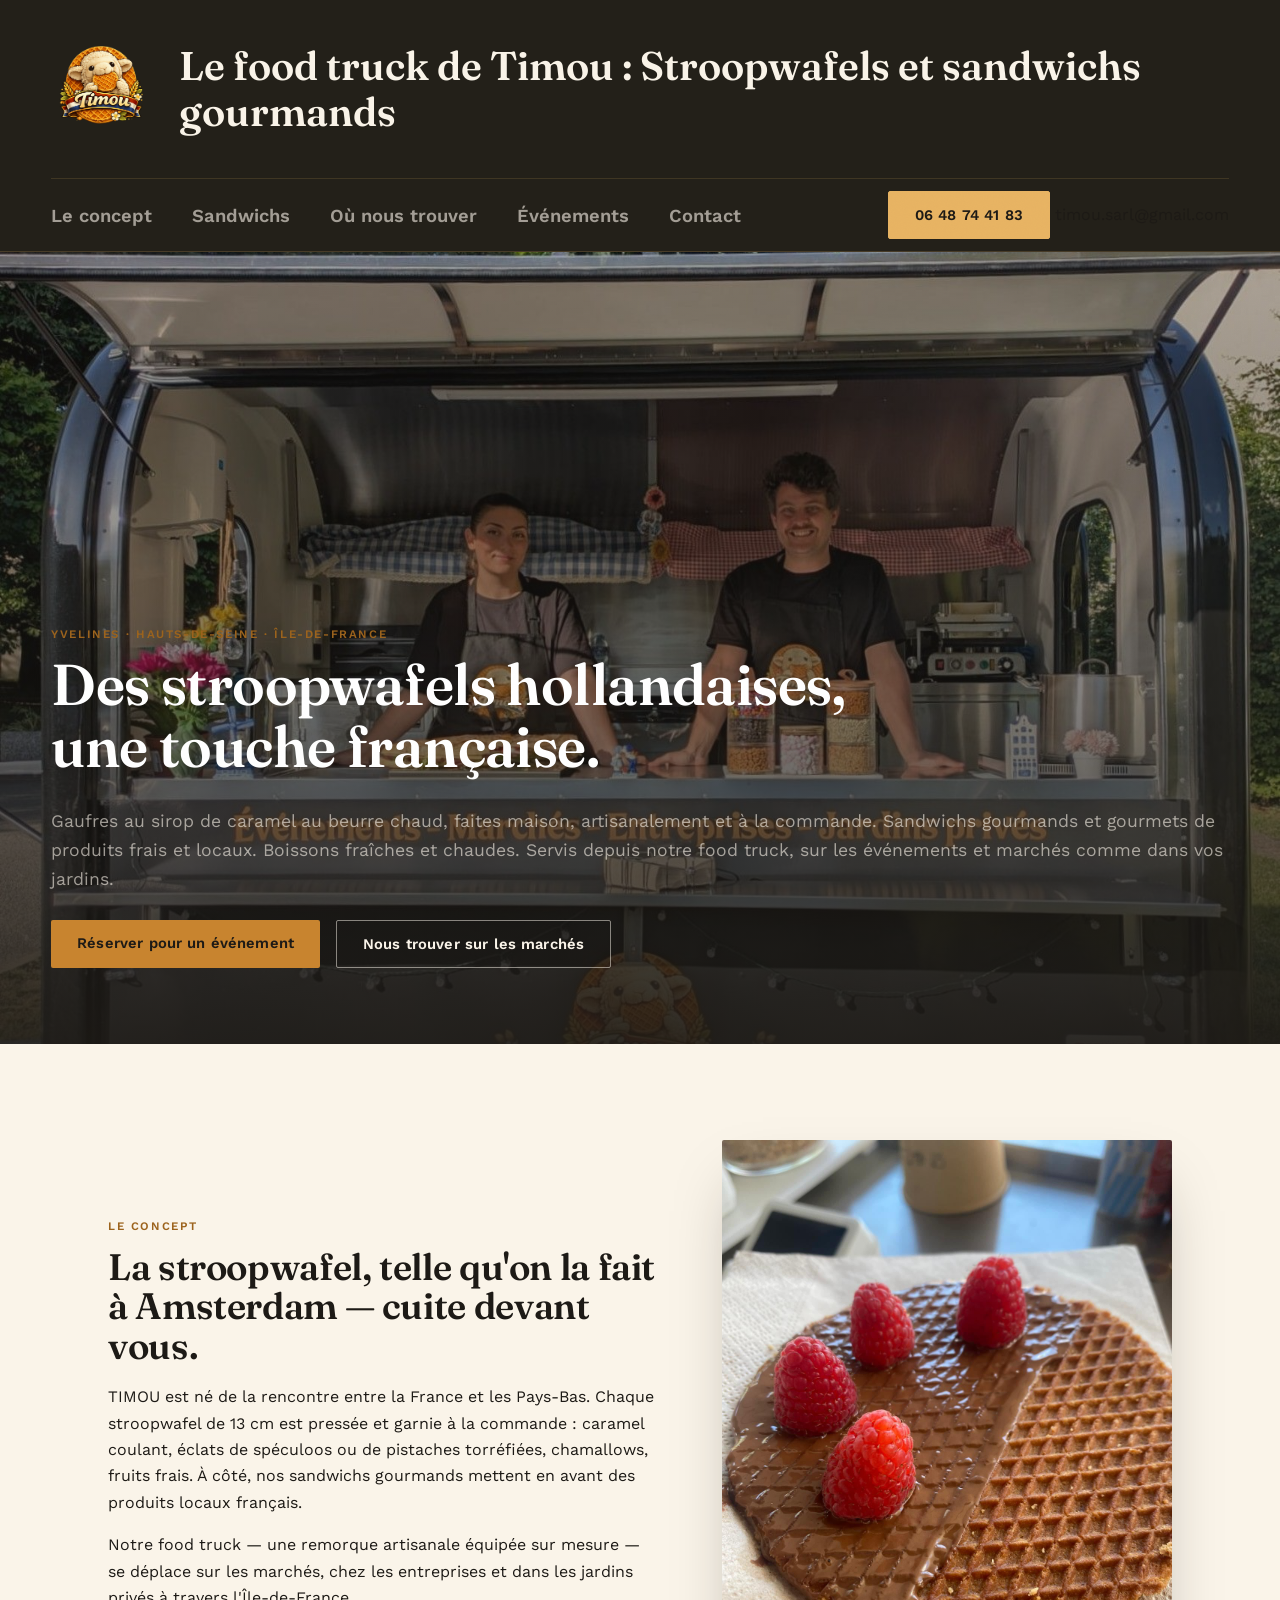
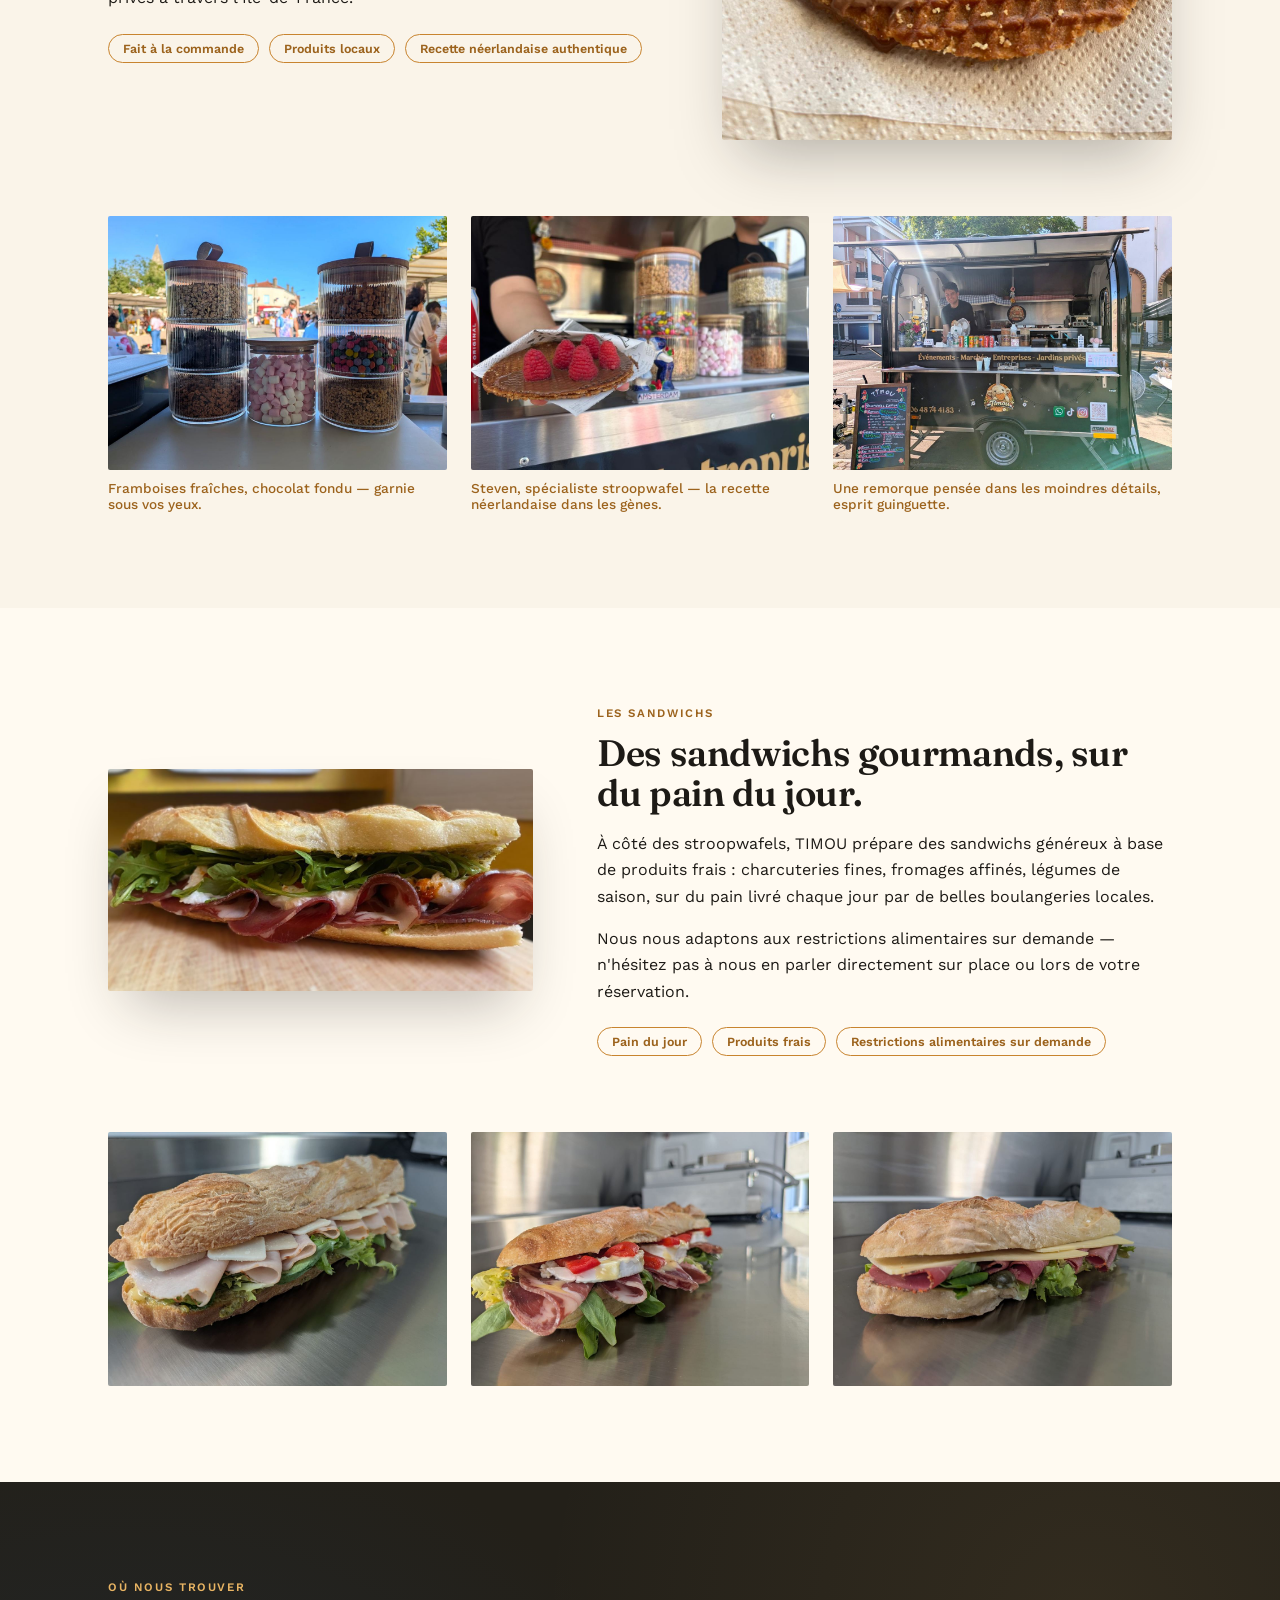
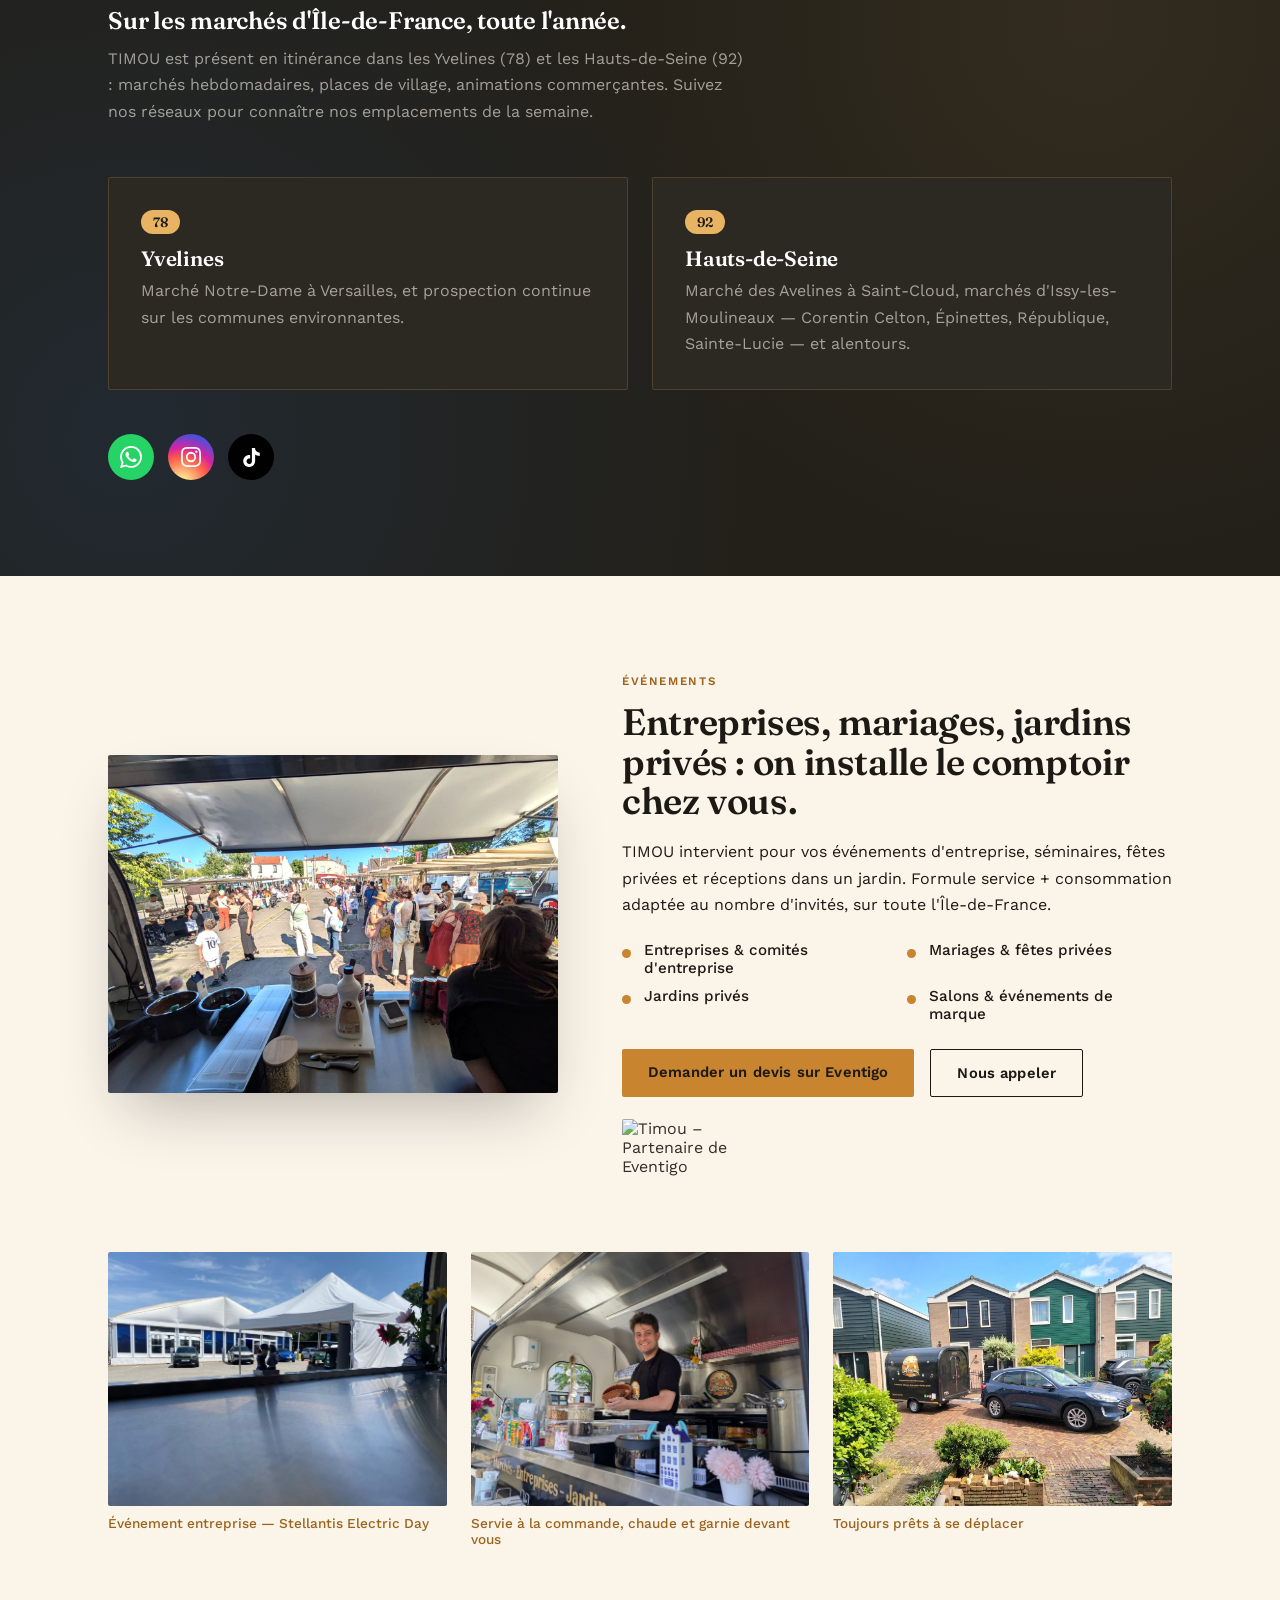
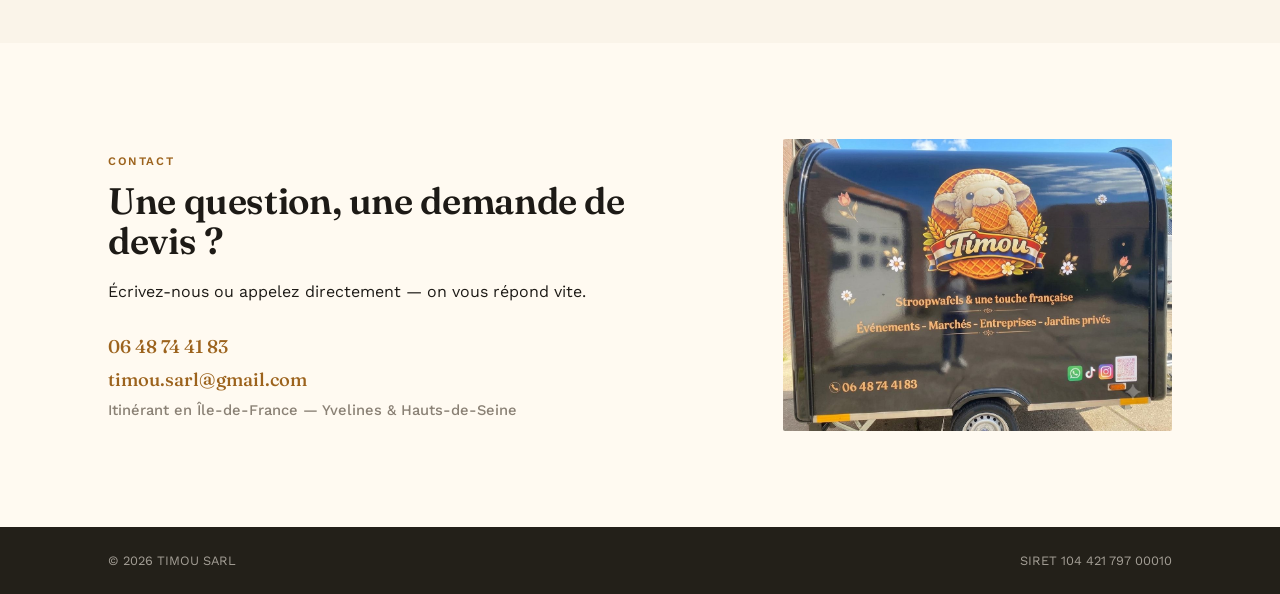
==== commit adf2a5e6: "Update index.html" ====
--- a/index.html
+++ b/index.html
@@ -76,7 +76,10 @@
         <a href="#evenements">Événements</a>
         <a href="#contact">Contact</a>
       </nav>
-      <a class="btn btn-ghost header-cta" href="tel:0648744183">06 48 74 41 83</a>
+      <div class="header-contact">
+        <a class="btn btn-ghost header-cta" href="tel:0648744183">06 48 74 41 83</a>
+        <a class="header-email" href="mailto:timou.sarl@gmail.com">timou.sarl@gmail.com</a>
+      </div>
     </div>
   </div>
 </header>
--- a/style.css
+++ b/style.css
@@ -174,7 +174,7 @@
 }
 .sandwich-text h2{font-size:clamp(1.6rem, 3vw, 2.3rem);}
 .sandwich-gallery{
-  display:grid; grid-template-columns:repeat(4,1fr); gap:24px;
+  display:grid; grid-template-columns:repeat(3,1fr); gap:24px;
   margin-top:76px;
 }
 .sandwich-gallery figure{margin:0;}
@@ -291,6 +291,44 @@
   .brand img{height:56px;}
 }
 
+.concept-media img, .concept-strip img, .sandwich-media img, .sandwich-gallery img, .evt-media img, .evt-gallery img, .contact-logo img{
+  cursor:zoom-in;
+}
+
+/* LIGHTBOX */
+.lightbox{
+  position:fixed; inset:0; z-index:1000;
+  background:rgba(20,17,14,.92);
+  display:none;
+  align-items:center; justify-content:center;
+  padding:40px;
+}
+.lightbox.is-open{display:flex;}
+.lightbox img{
+  max-width:min(1100px, 100%);
+  max-height:88vh;
+  width:auto; height:auto;
+  border-radius:2px;
+  box-shadow:0 30px 80px rgba(0,0,0,.5);
+}
+.lightbox-close{
+  position:absolute; top:24px; right:28px;
+  width:44px; height:44px;
+  display:flex; align-items:center; justify-content:center;
+  background:rgba(255,255,255,.08);
+  border:1px solid rgba(255,255,255,.25);
+  border-radius:50%;
+  color:#fff;
+  font-family:'Work Sans', sans-serif;
+  font-size:1.6rem; line-height:1;
+  cursor:pointer;
+  transition:background .15s ease;
+}
+.lightbox-close:hover{background:rgba(255,255,255,.18);}
+@media (max-width:540px){
+  .lightbox{padding:16px;}
+  .lightbox-close{top:12px; right:14px; width:38px; height:38px; font-size:1.3rem;}
+}
 @media (prefers-reduced-motion: reduce){
   html{scroll-behavior:auto;}
   .btn{transition:none;}
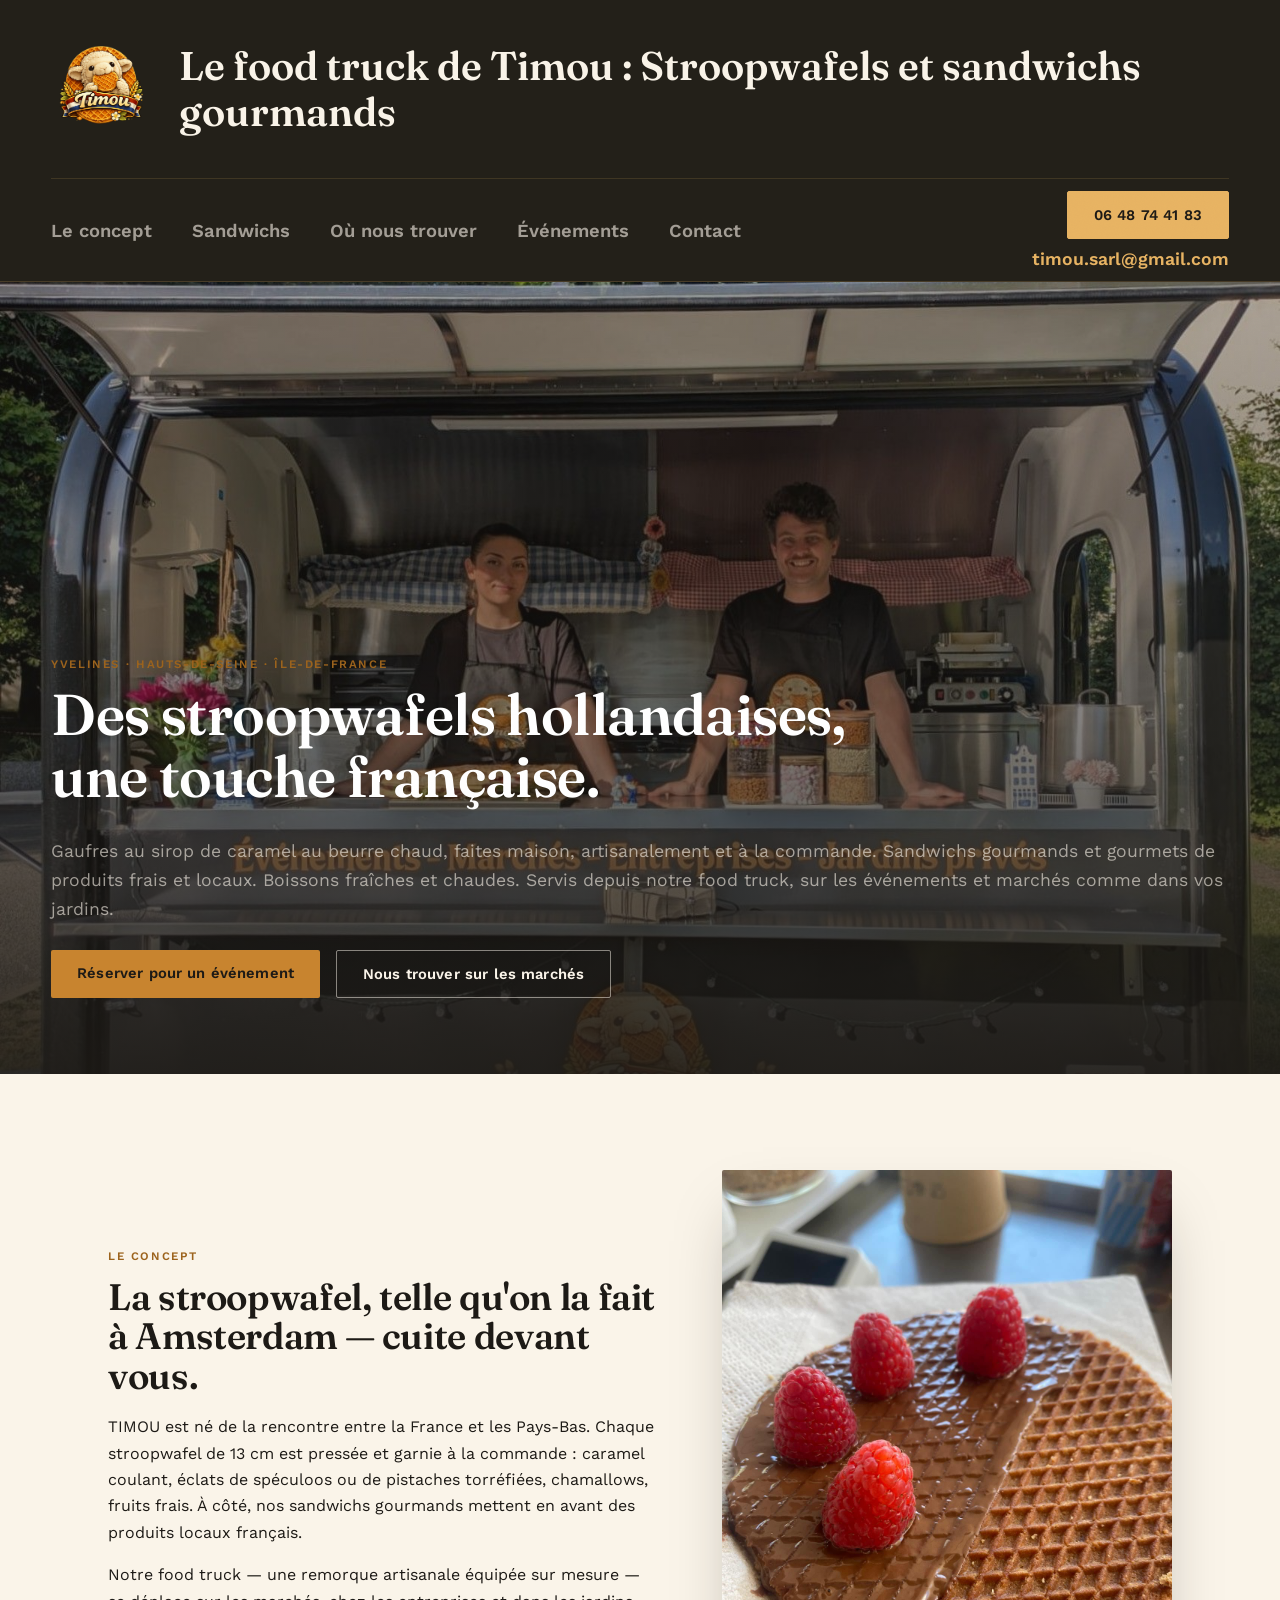
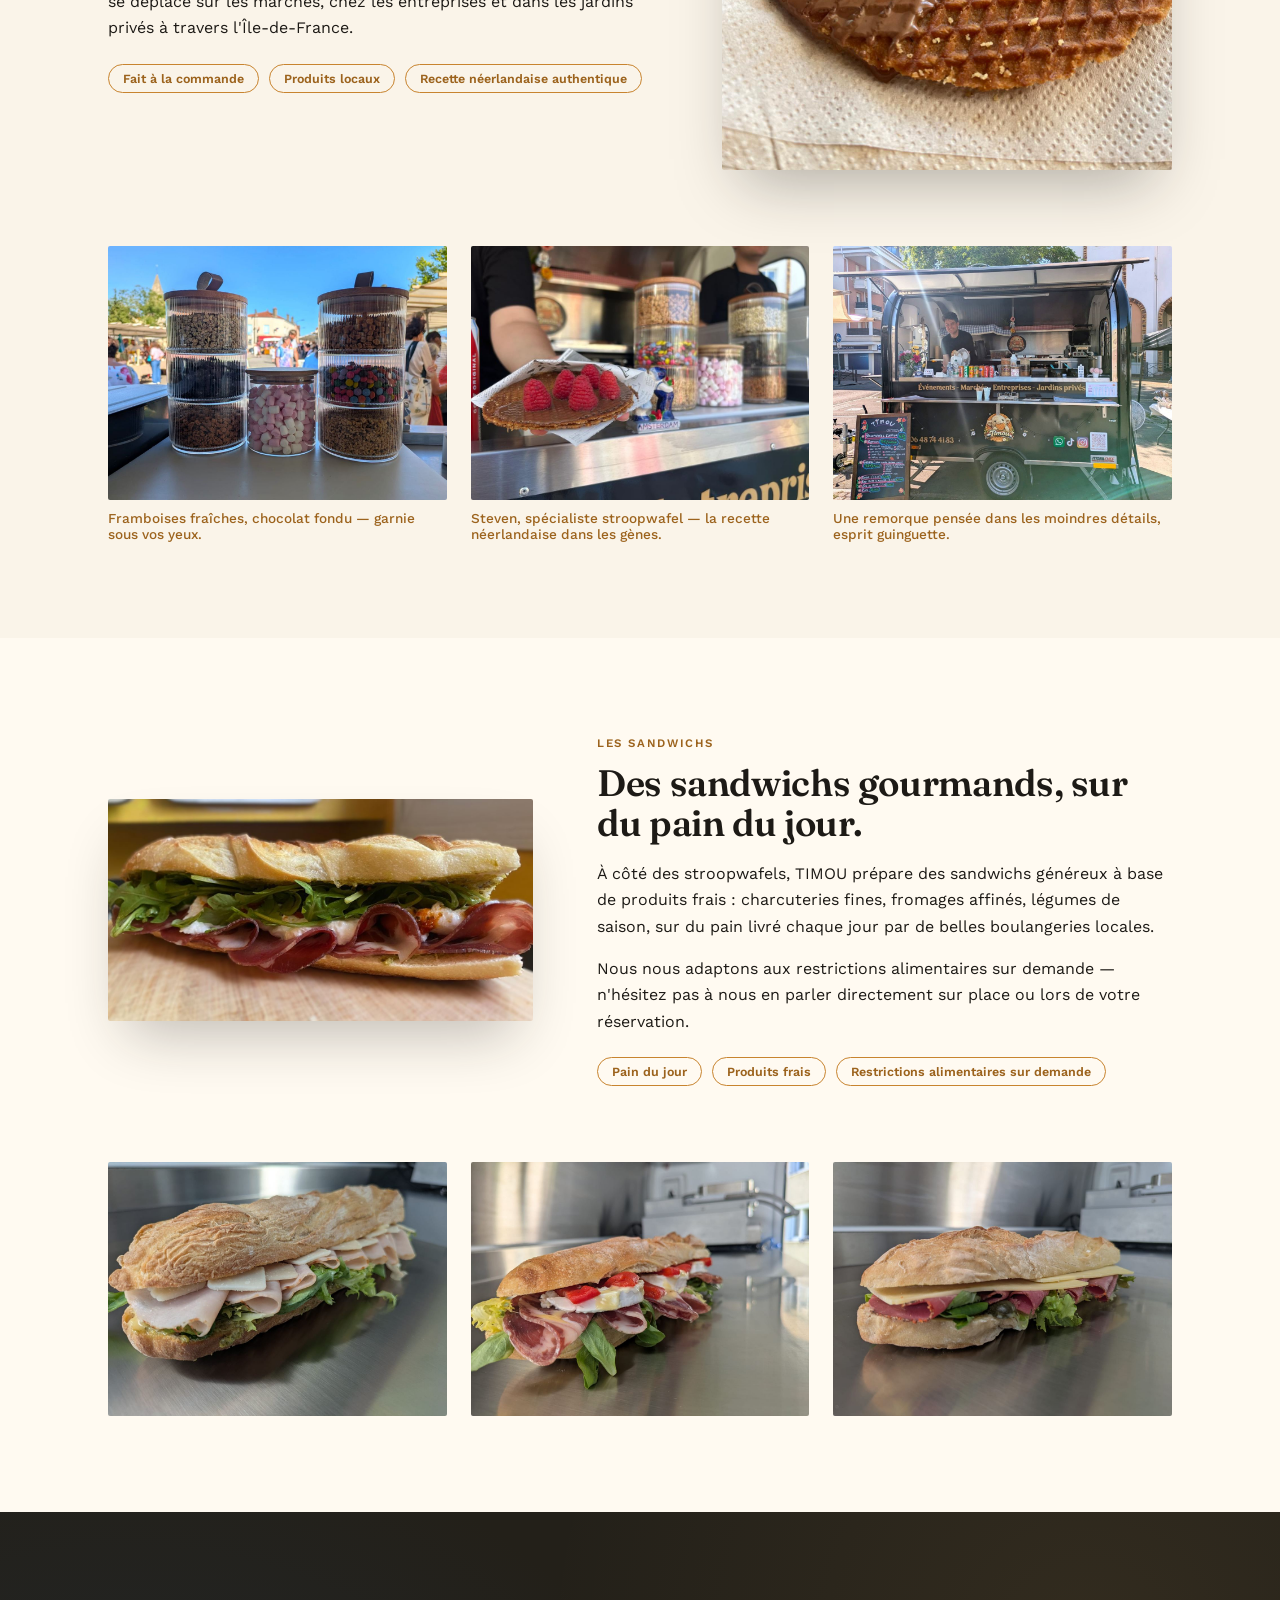
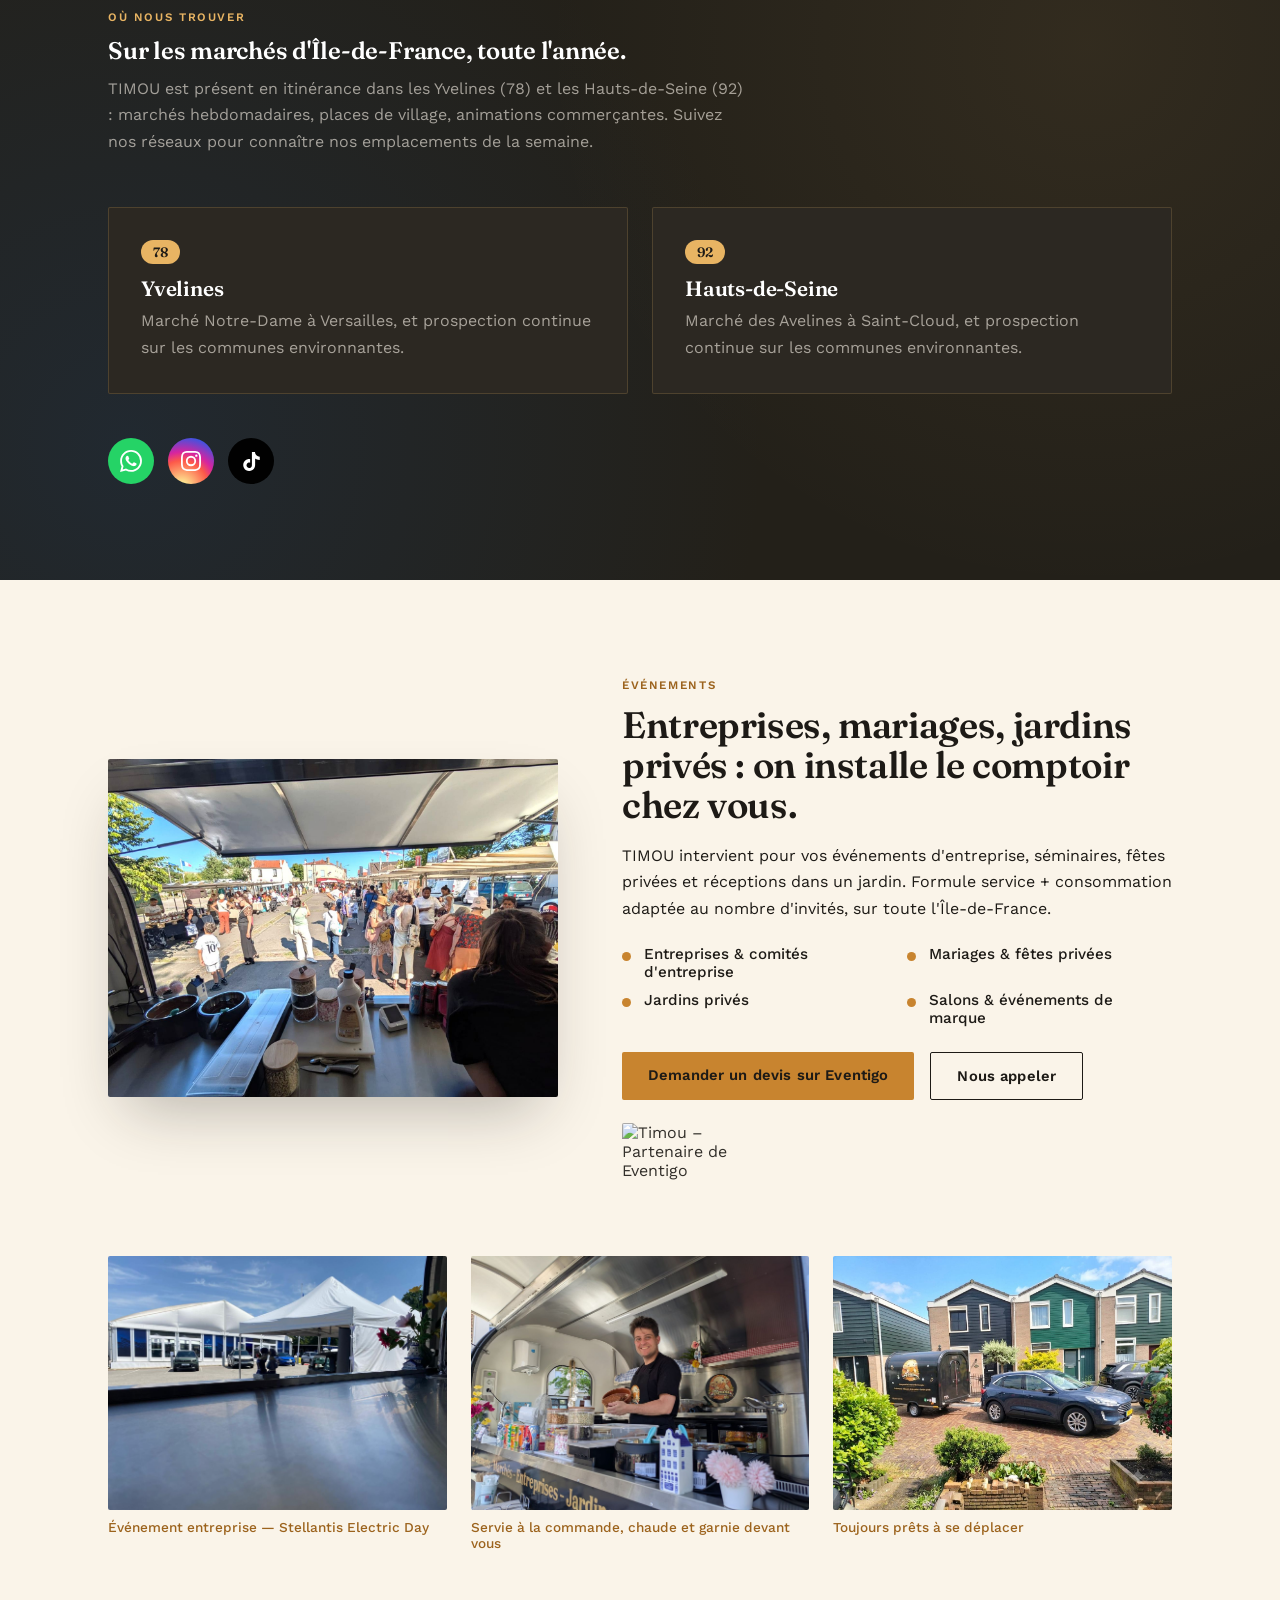
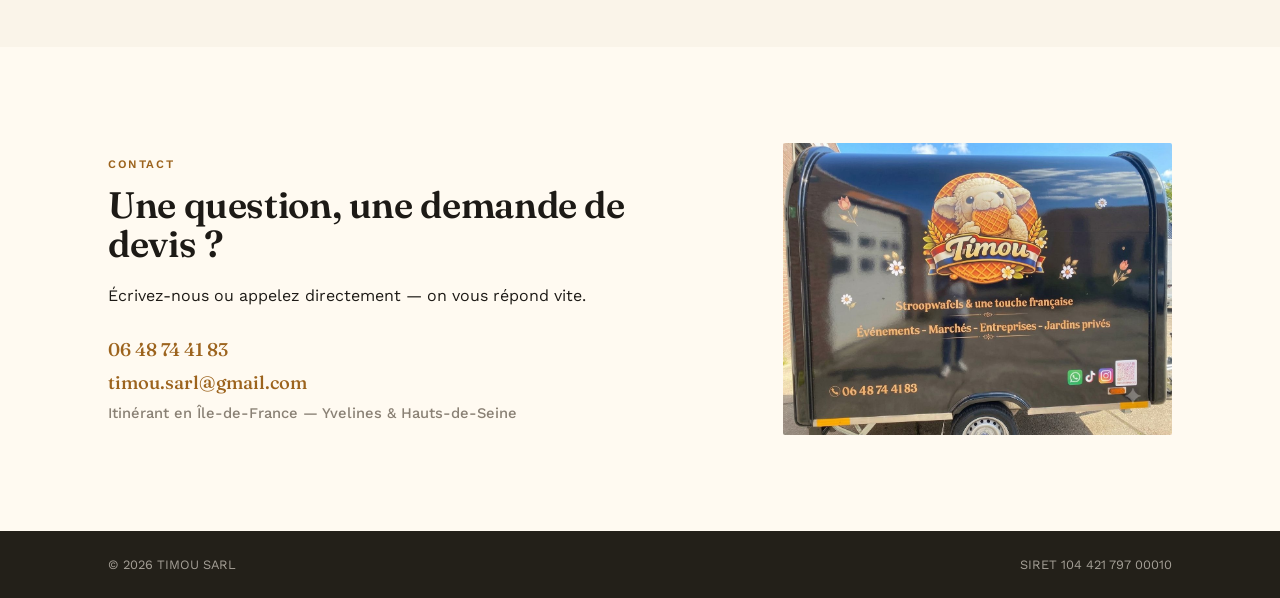
==== commit 57f82a32: "Update index.html" ====
--- a/index.html
+++ b/index.html
@@ -186,7 +186,7 @@
         <div class="market-card">
           <span class="market-dept">92</span>
           <h3>Hauts-de-Seine</h3>
-          <p>Marché des Avelines à Saint-Cloud, marchés d'Issy-les-Moulineaux — Corentin Celton, Épinettes, République, Sainte-Lucie — et alentours.</p>
+          <p>Marché des Avelines à Saint-Cloud, et prospection continue sur les communes environnantes.</p>
         </div>
       </div>
 
--- a/style.css
+++ b/style.css
@@ -88,16 +88,26 @@
   transition:color .15s ease;
 }
 .main-nav a:hover{color:var(--gold);}
+.header-contact{
+  display:flex; flex-direction:column; align-items:flex-end; gap:10px;
+}
 .header-cta{
   color:var(--ink);
   background:var(--gold);
   border:1px solid var(--gold);
-  padding:32px 64px;
+  padding:36px 72px;
   border-radius:999px;
-  font-size:2.8rem; font-weight:700;
+  font-size:3.4rem; font-weight:700;
   white-space:nowrap;
 }
 .header-cta:hover{background:#fff; border-color:#fff;}
+.header-email{
+  color:var(--gold);
+  font-size:1.1rem;
+  font-weight:600;
+  white-space:nowrap;
+}
+.header-email:hover{color:#fff;}
 
 /* BUTTONS */
 .btn{
@@ -286,7 +296,7 @@
 }
 @media (max-width: 540px){
   .concept-strip, .evt-gallery, .sandwich-gallery{grid-template-columns:1fr;}
-  .header-cta{display:none;}
+  .header-contact{display:none;}
   .brand{font-size:1.15rem; gap:12px;}
   .brand img{height:56px;}
 }
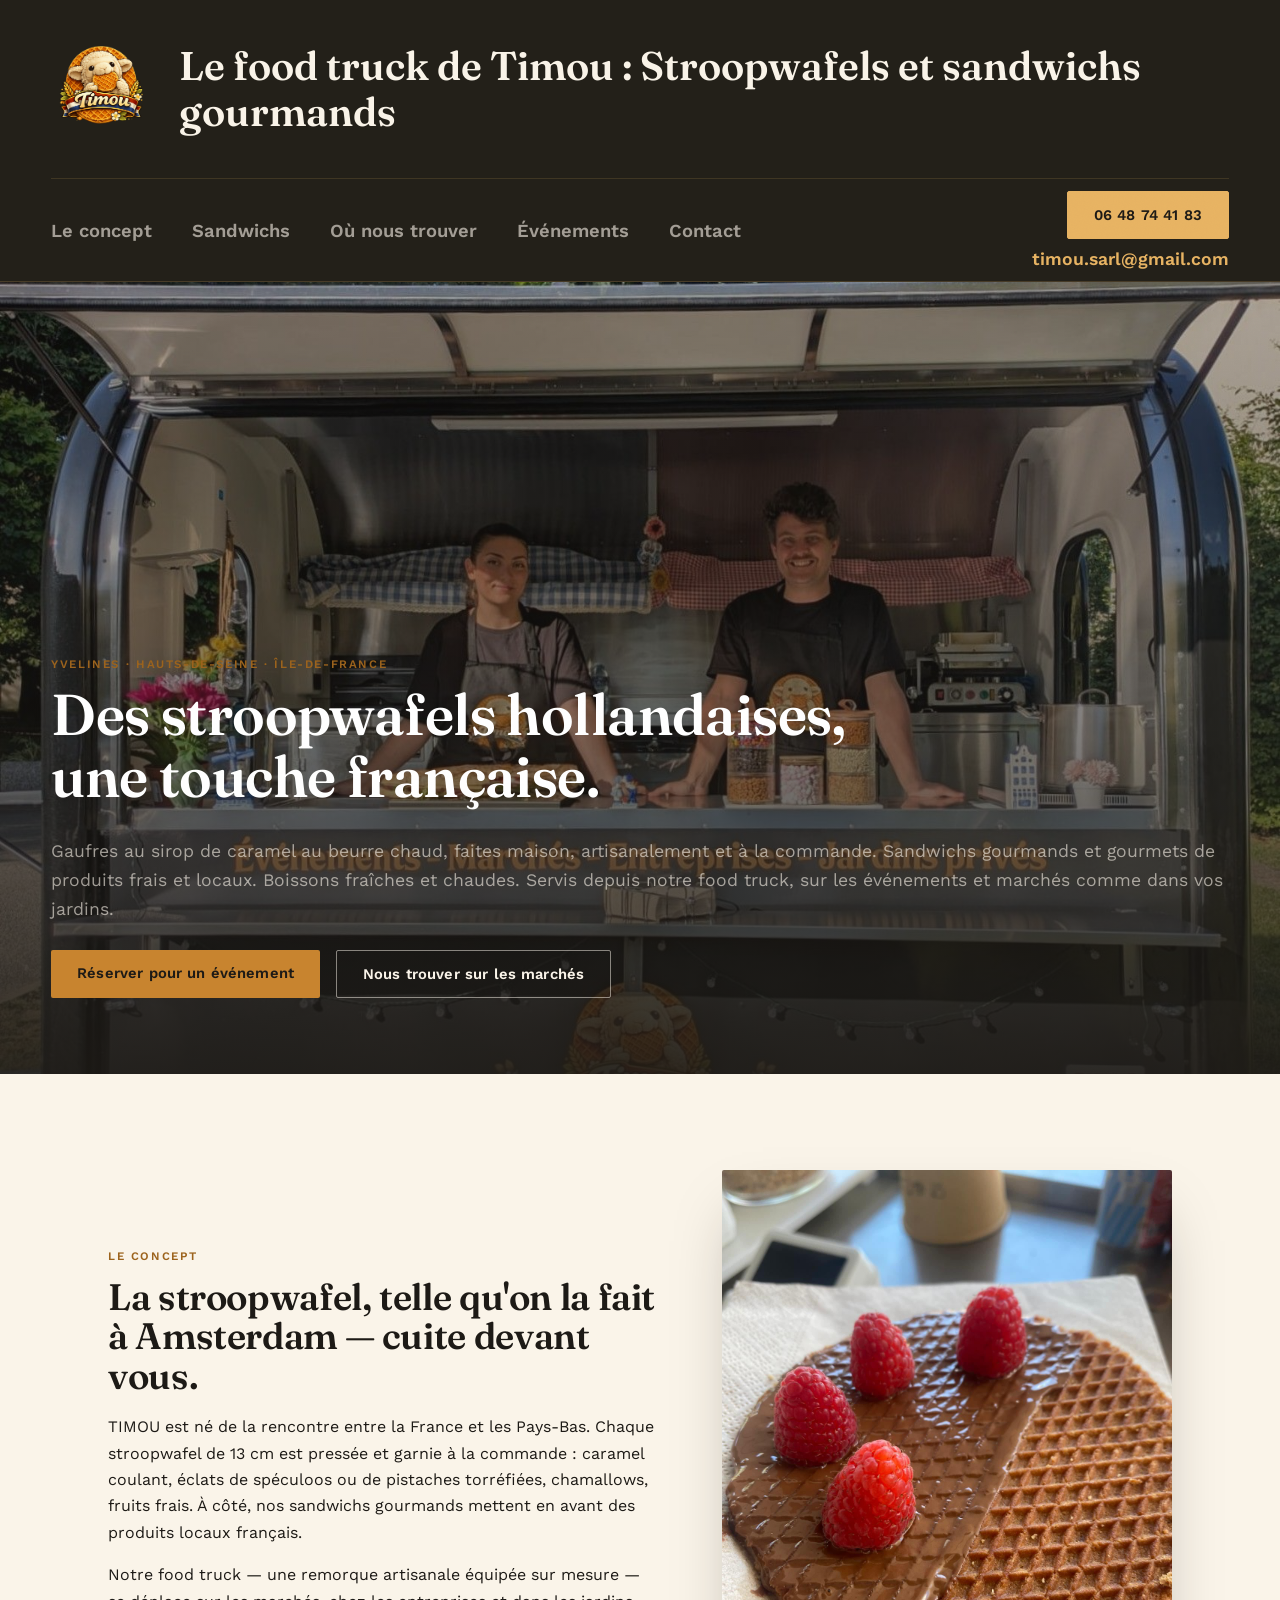
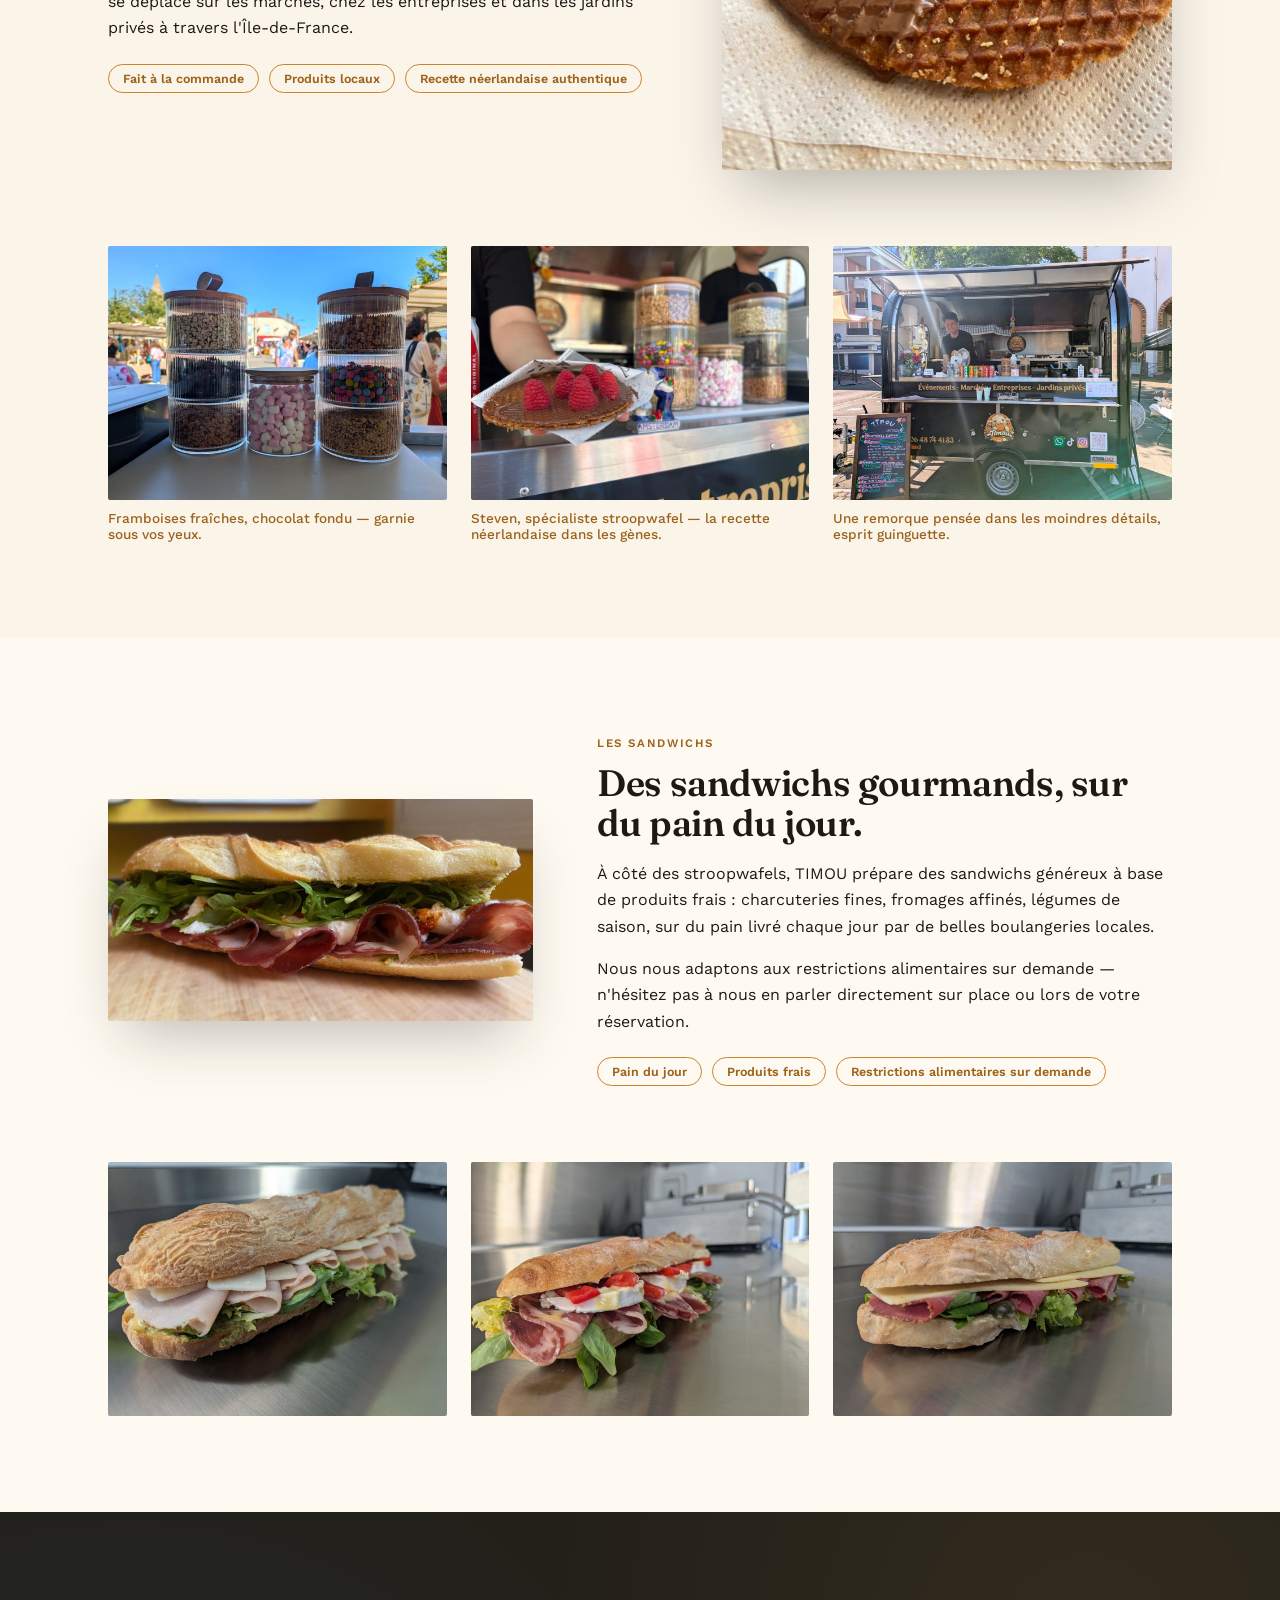
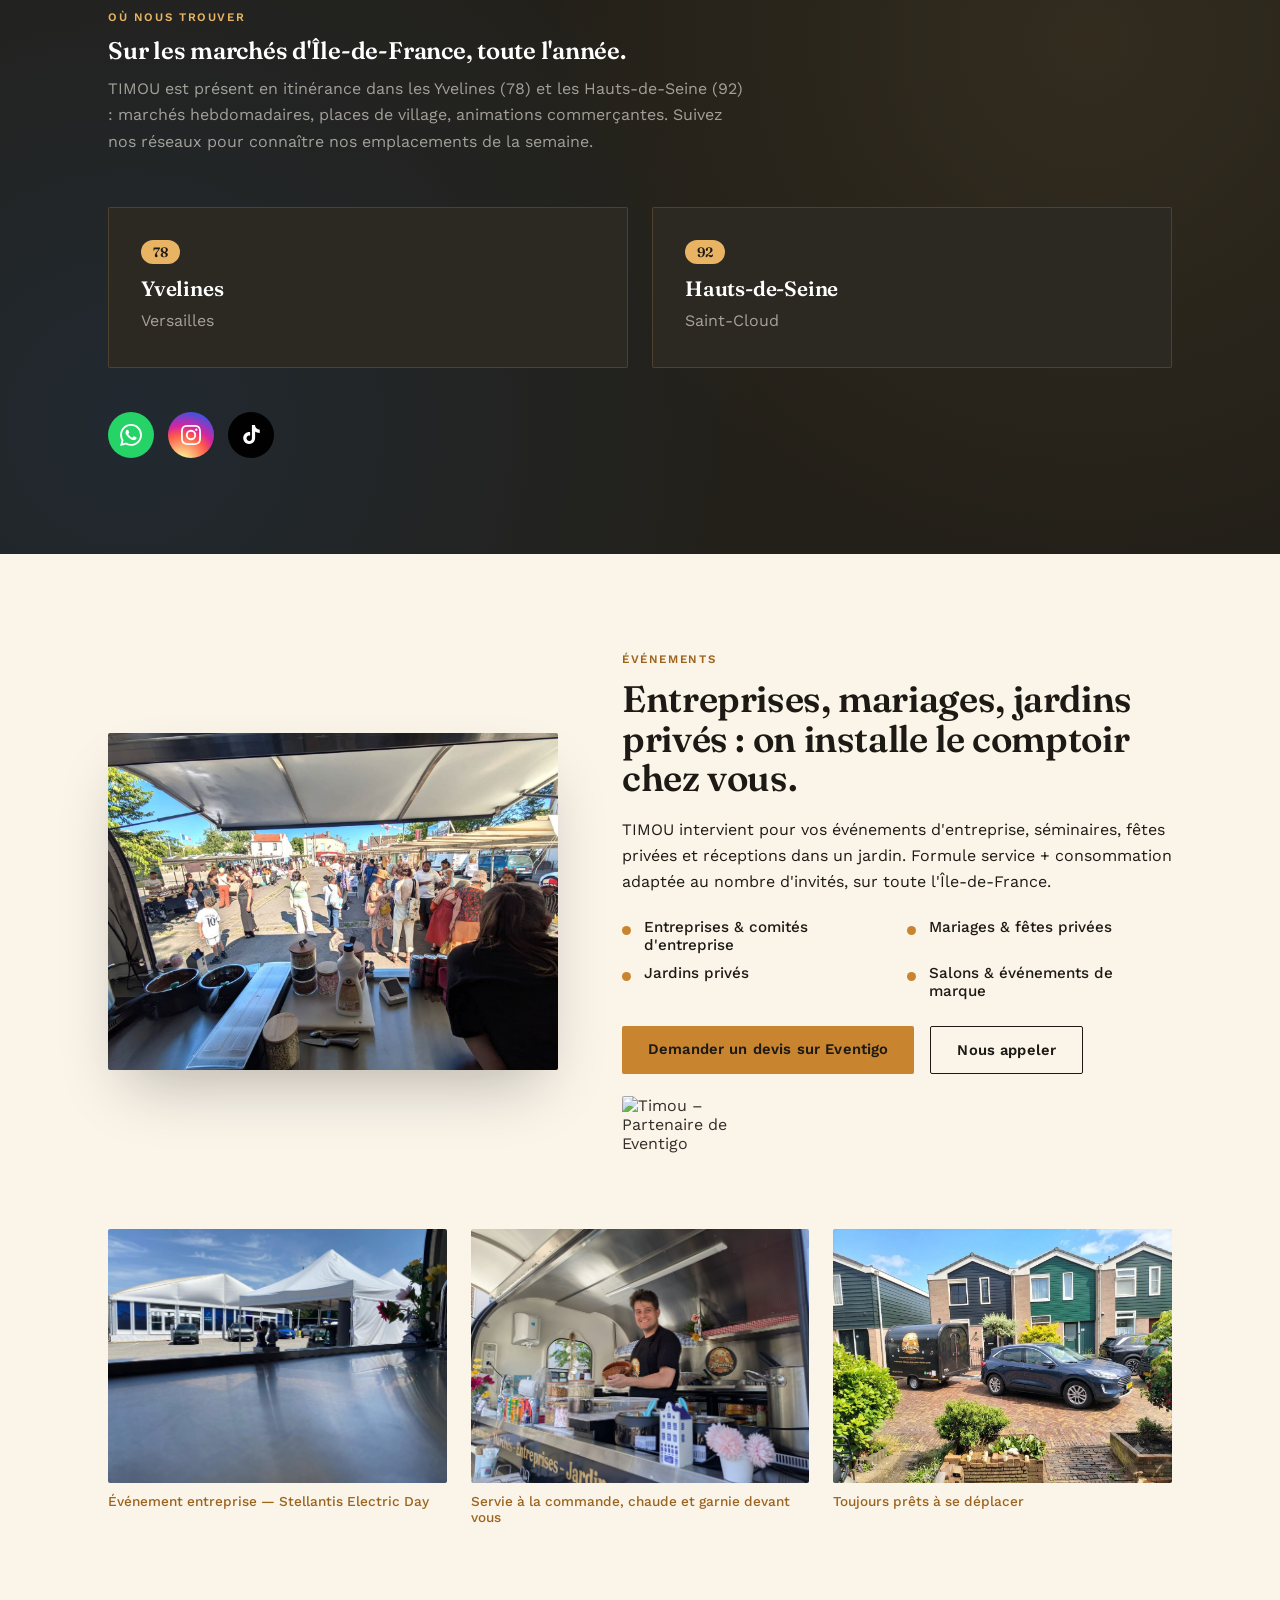
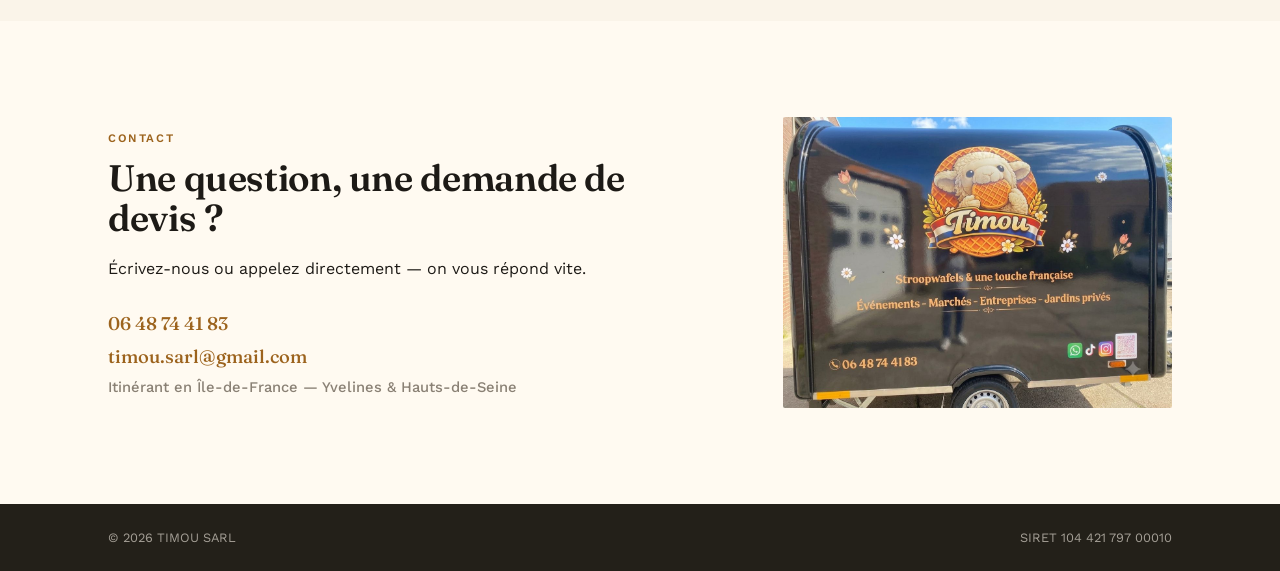
==== commit e49e784d: "Update index.html" ====
--- a/index.html
+++ b/index.html
@@ -181,12 +181,12 @@
         <div class="market-card">
           <span class="market-dept">78</span>
           <h3>Yvelines</h3>
-          <p>Marché Notre-Dame à Versailles, et prospection continue sur les communes environnantes.</p>
+          <p>Versailles</p>
         </div>
         <div class="market-card">
           <span class="market-dept">92</span>
           <h3>Hauts-de-Seine</h3>
-          <p>Marché des Avelines à Saint-Cloud, et prospection continue sur les communes environnantes.</p>
+          <p>Saint-Cloud</p>
         </div>
       </div>
 
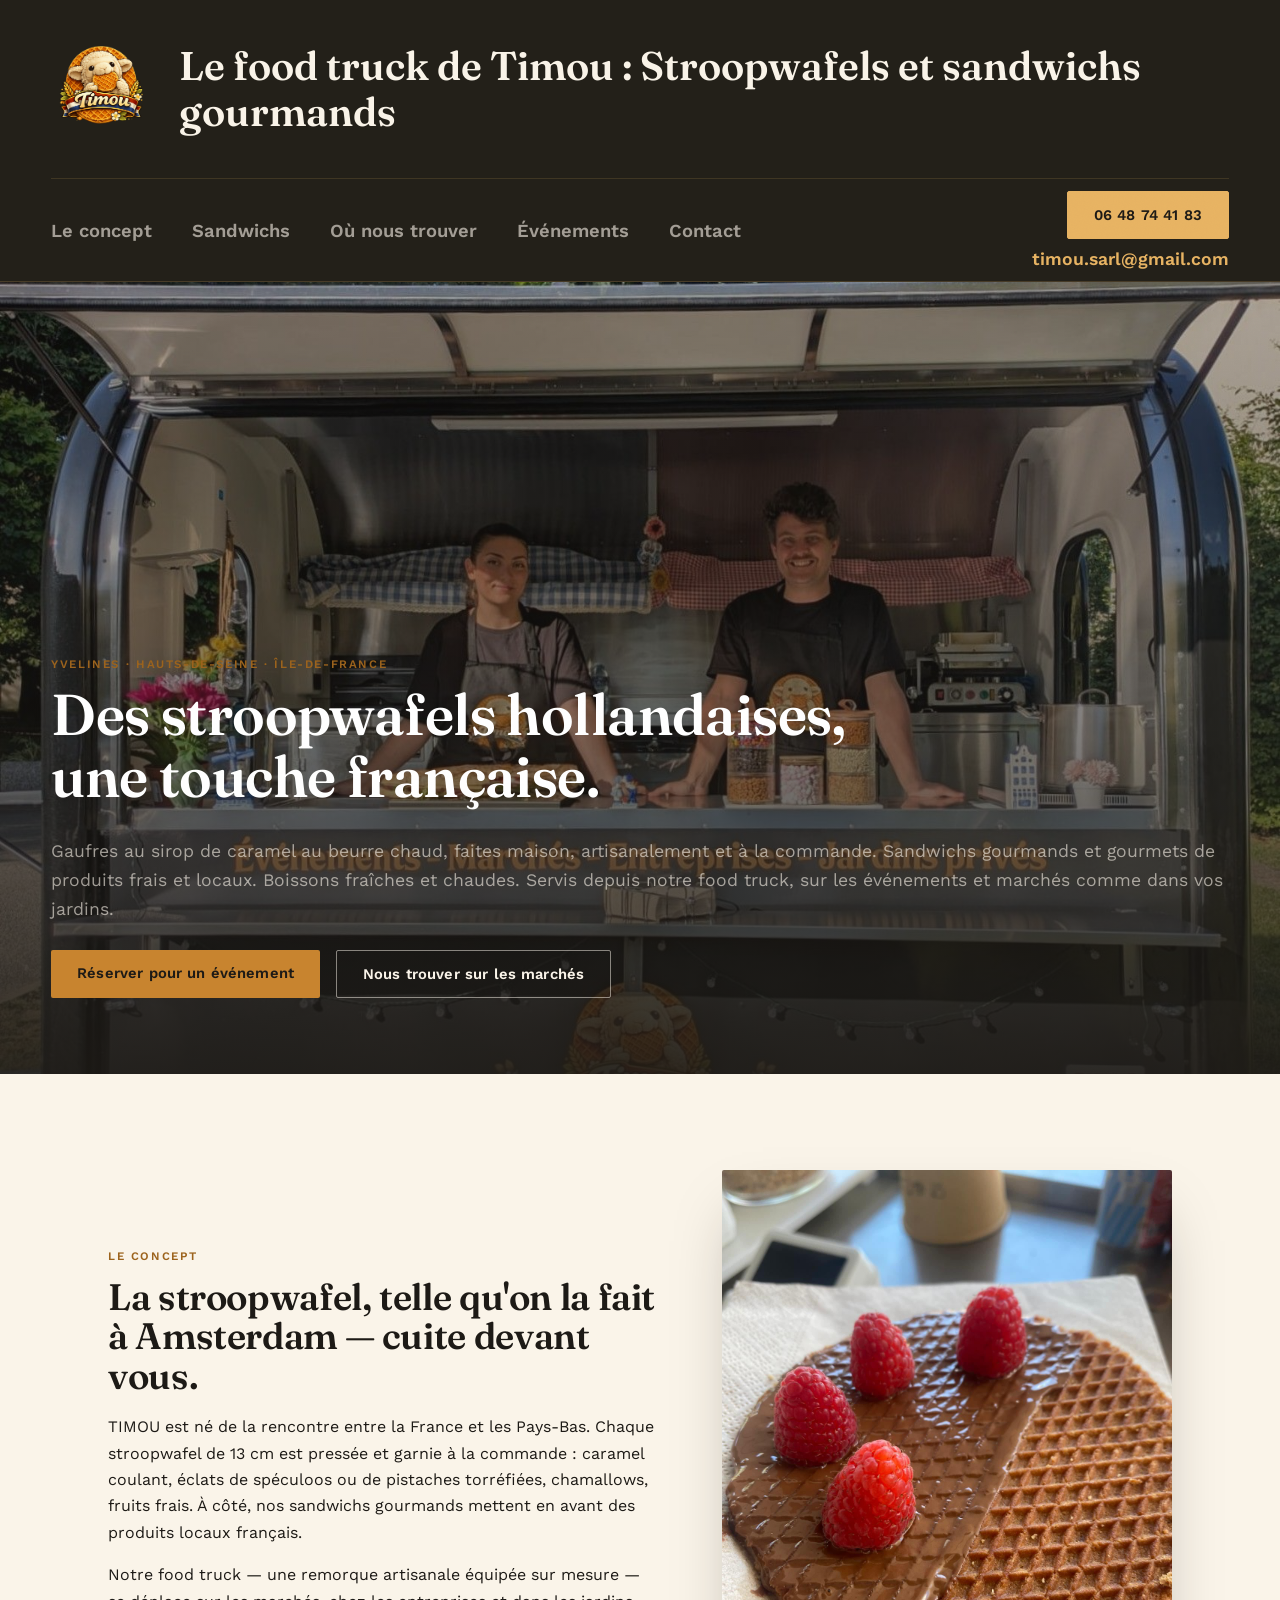
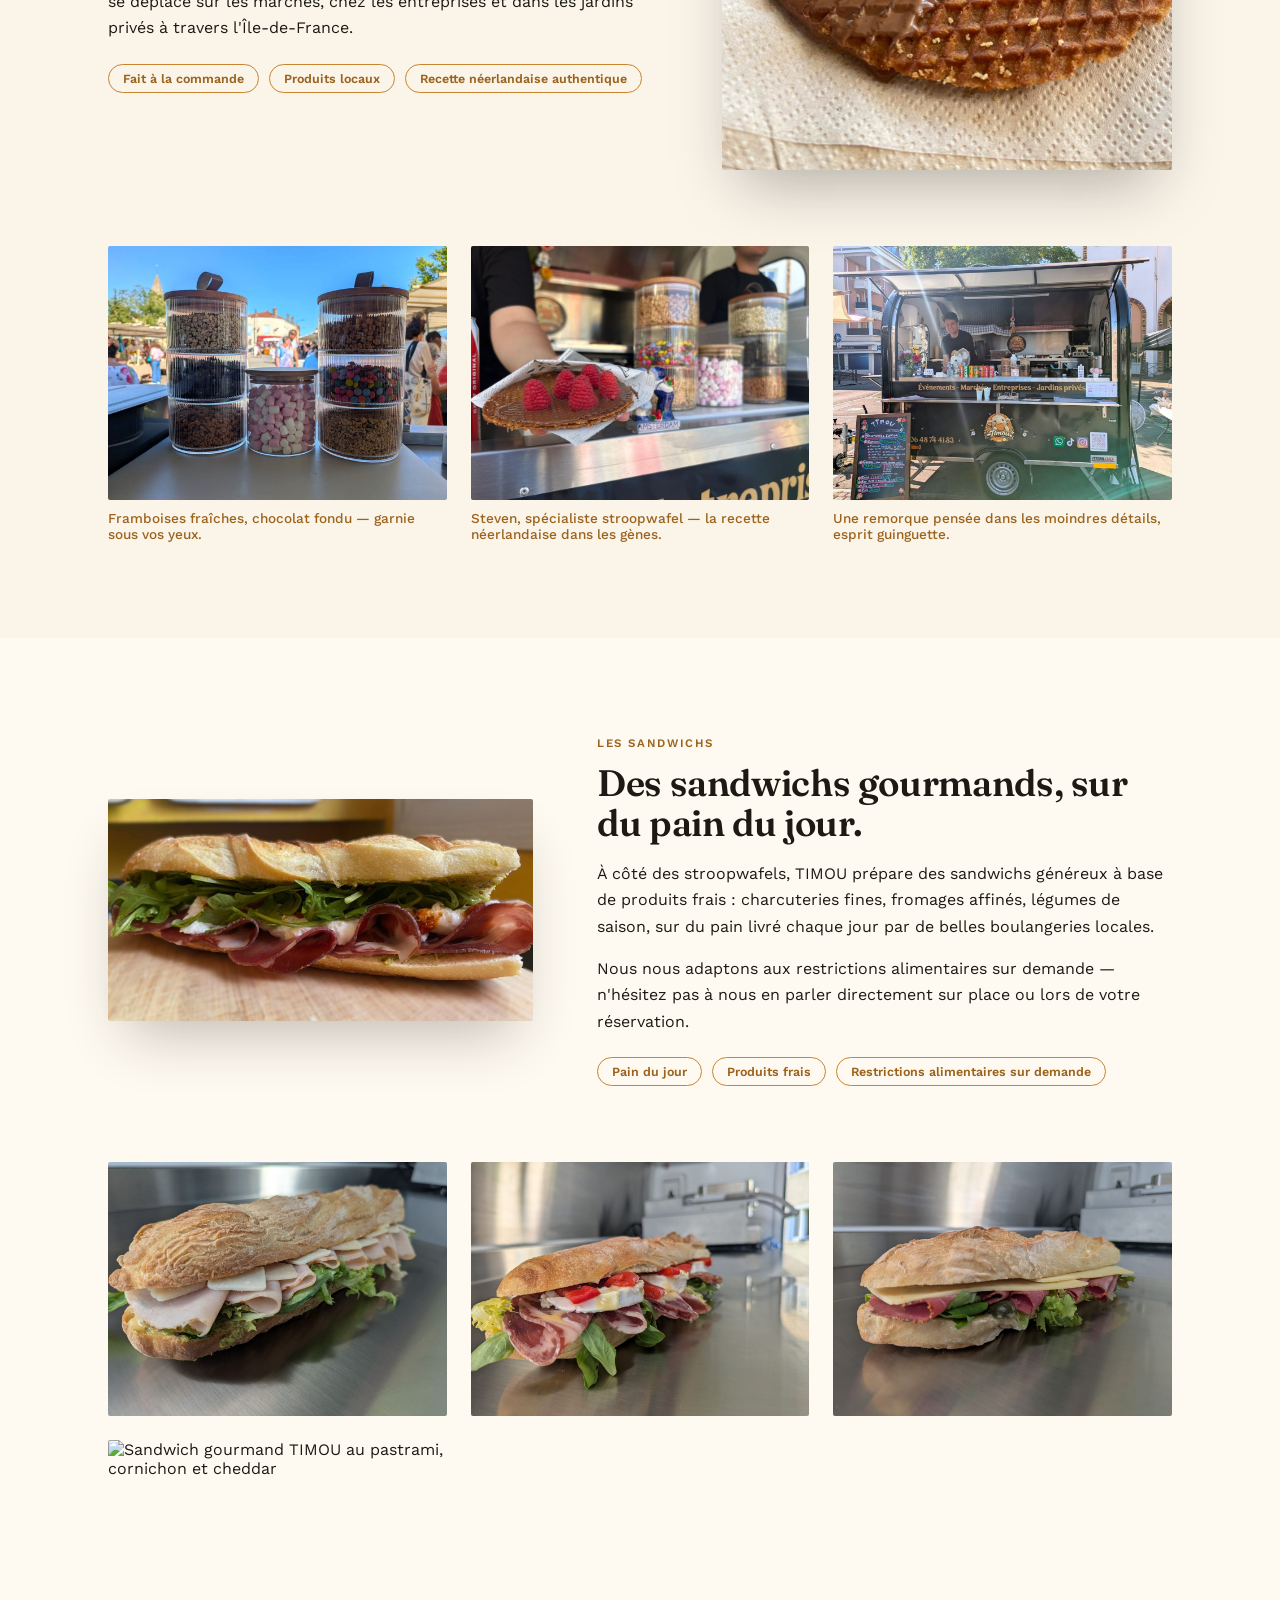
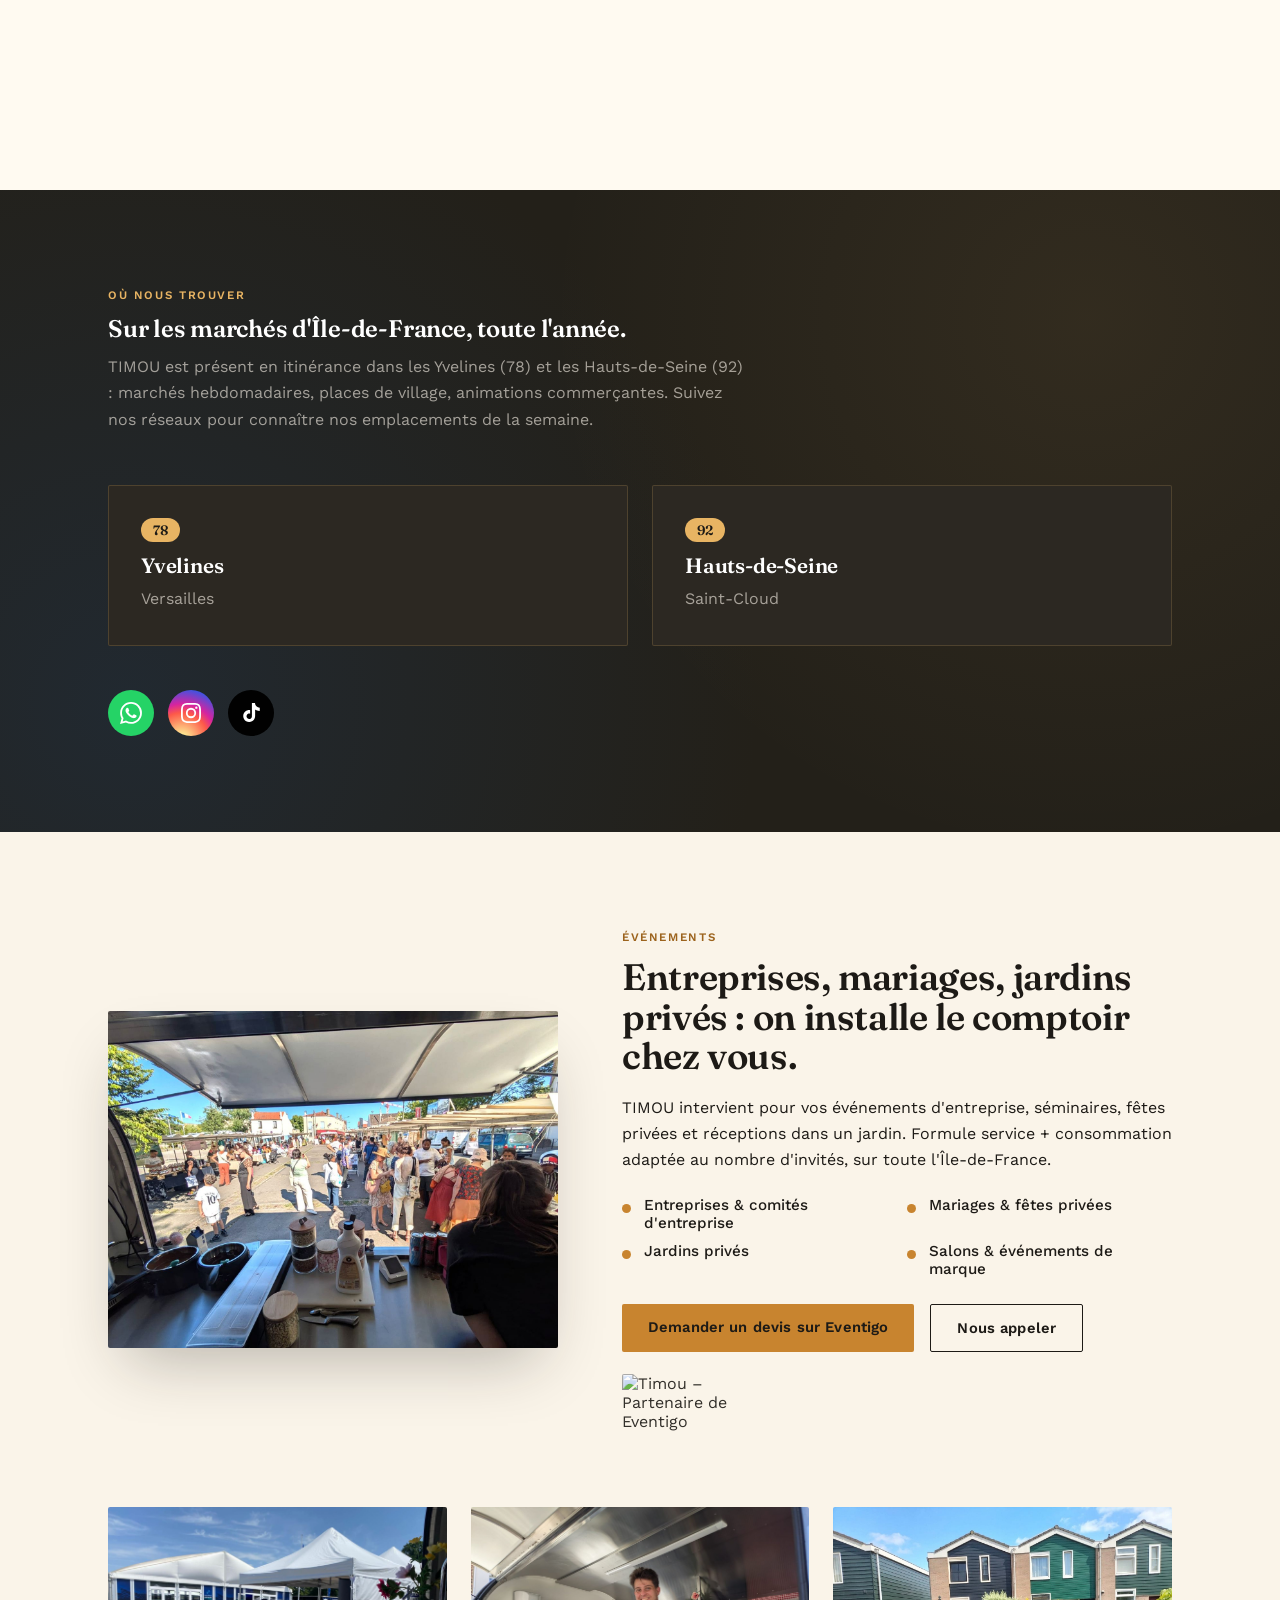
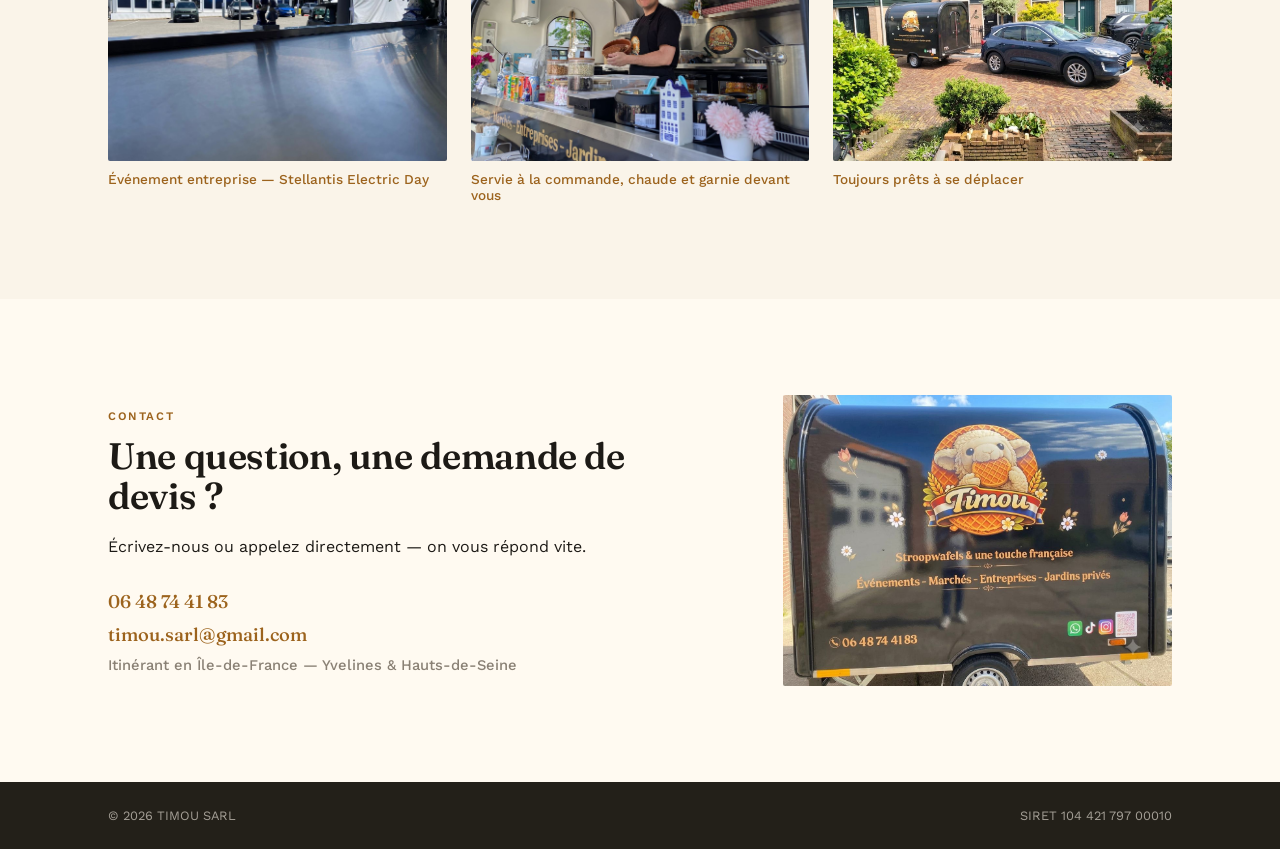
==== commit f7f7f5e9: "Update index.html" ====
--- a/index.html
+++ b/index.html
@@ -167,6 +167,9 @@
       <figure>
         <img src="images/sandwich-5.jpg" alt="Sandwich gourmand TIMOU au rosbif, comté et câpres sur pain croustillant">
       </figure>
+      <figure>
+        <img src="images/sandwich-6.jpg" alt="Sandwich gourmand TIMOU au pastrami, cornichon et cheddar">
+      </figure>
     </div>
   </section>
 
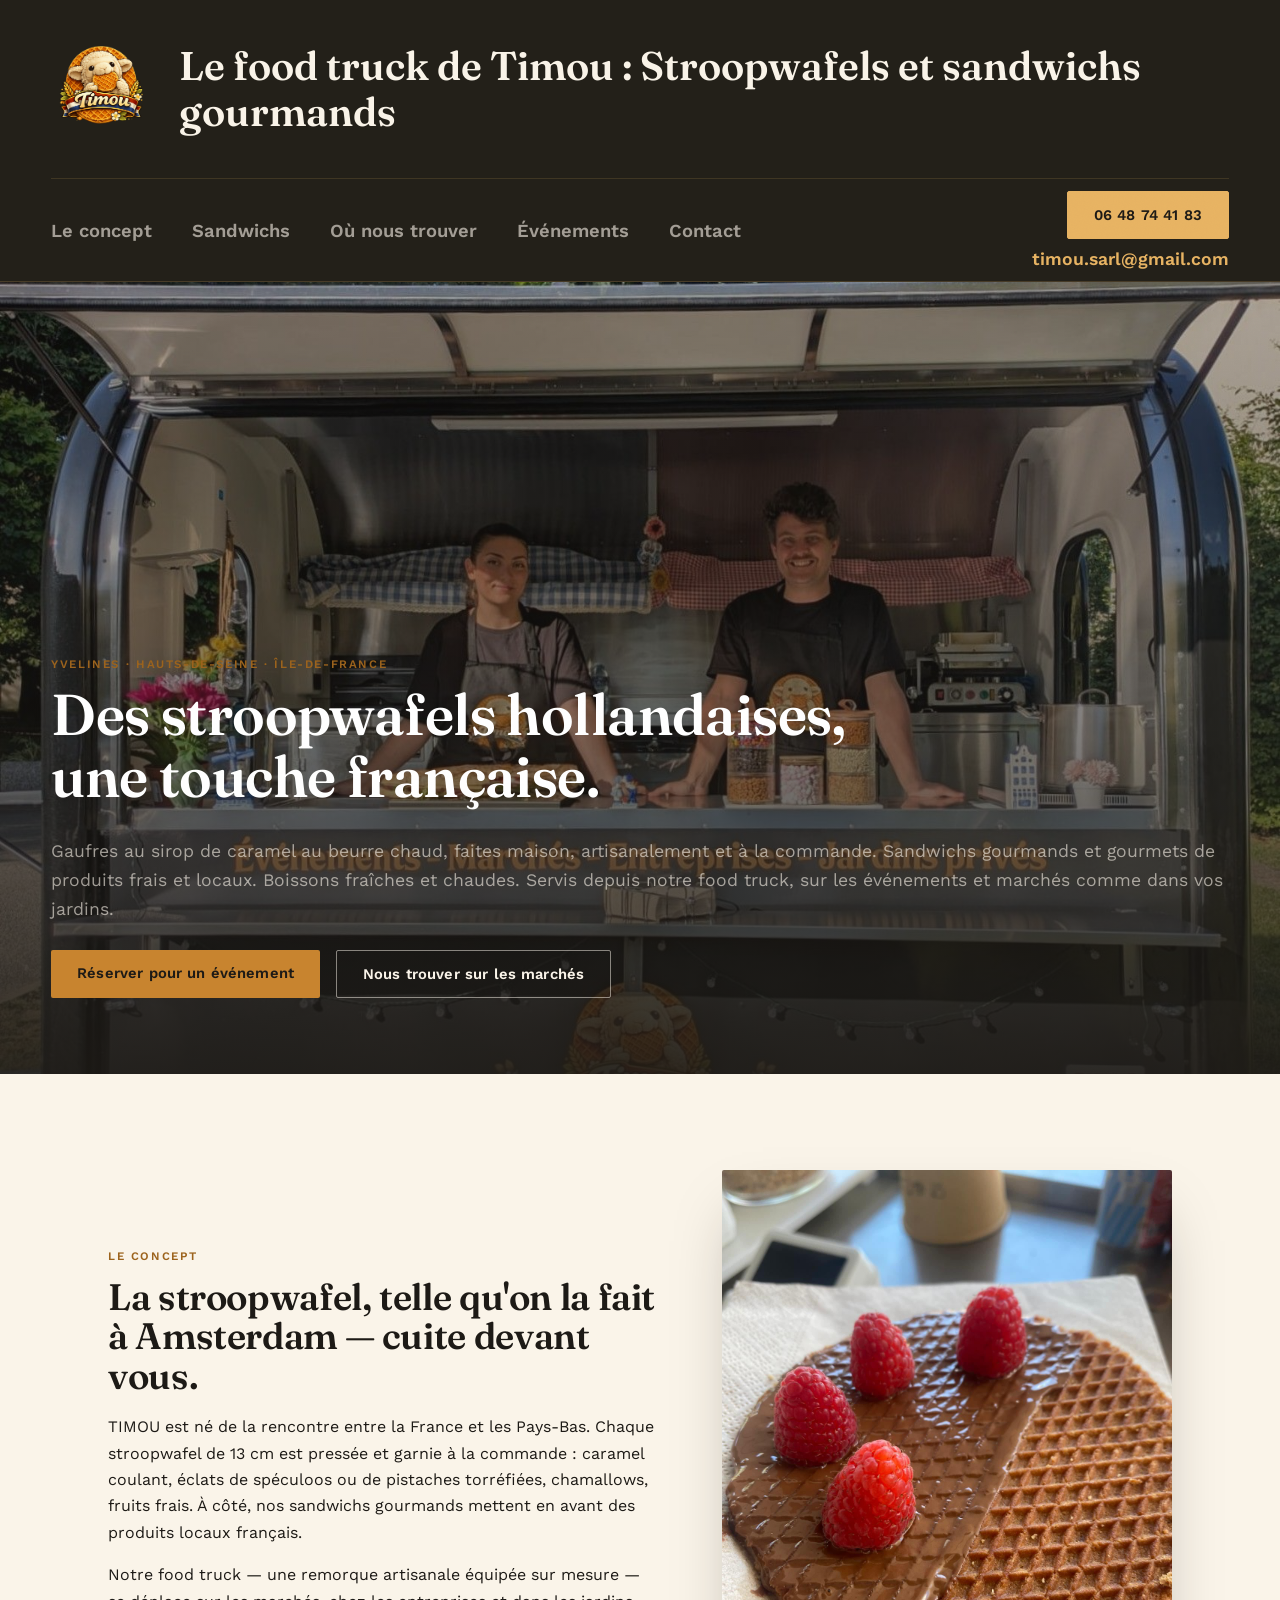
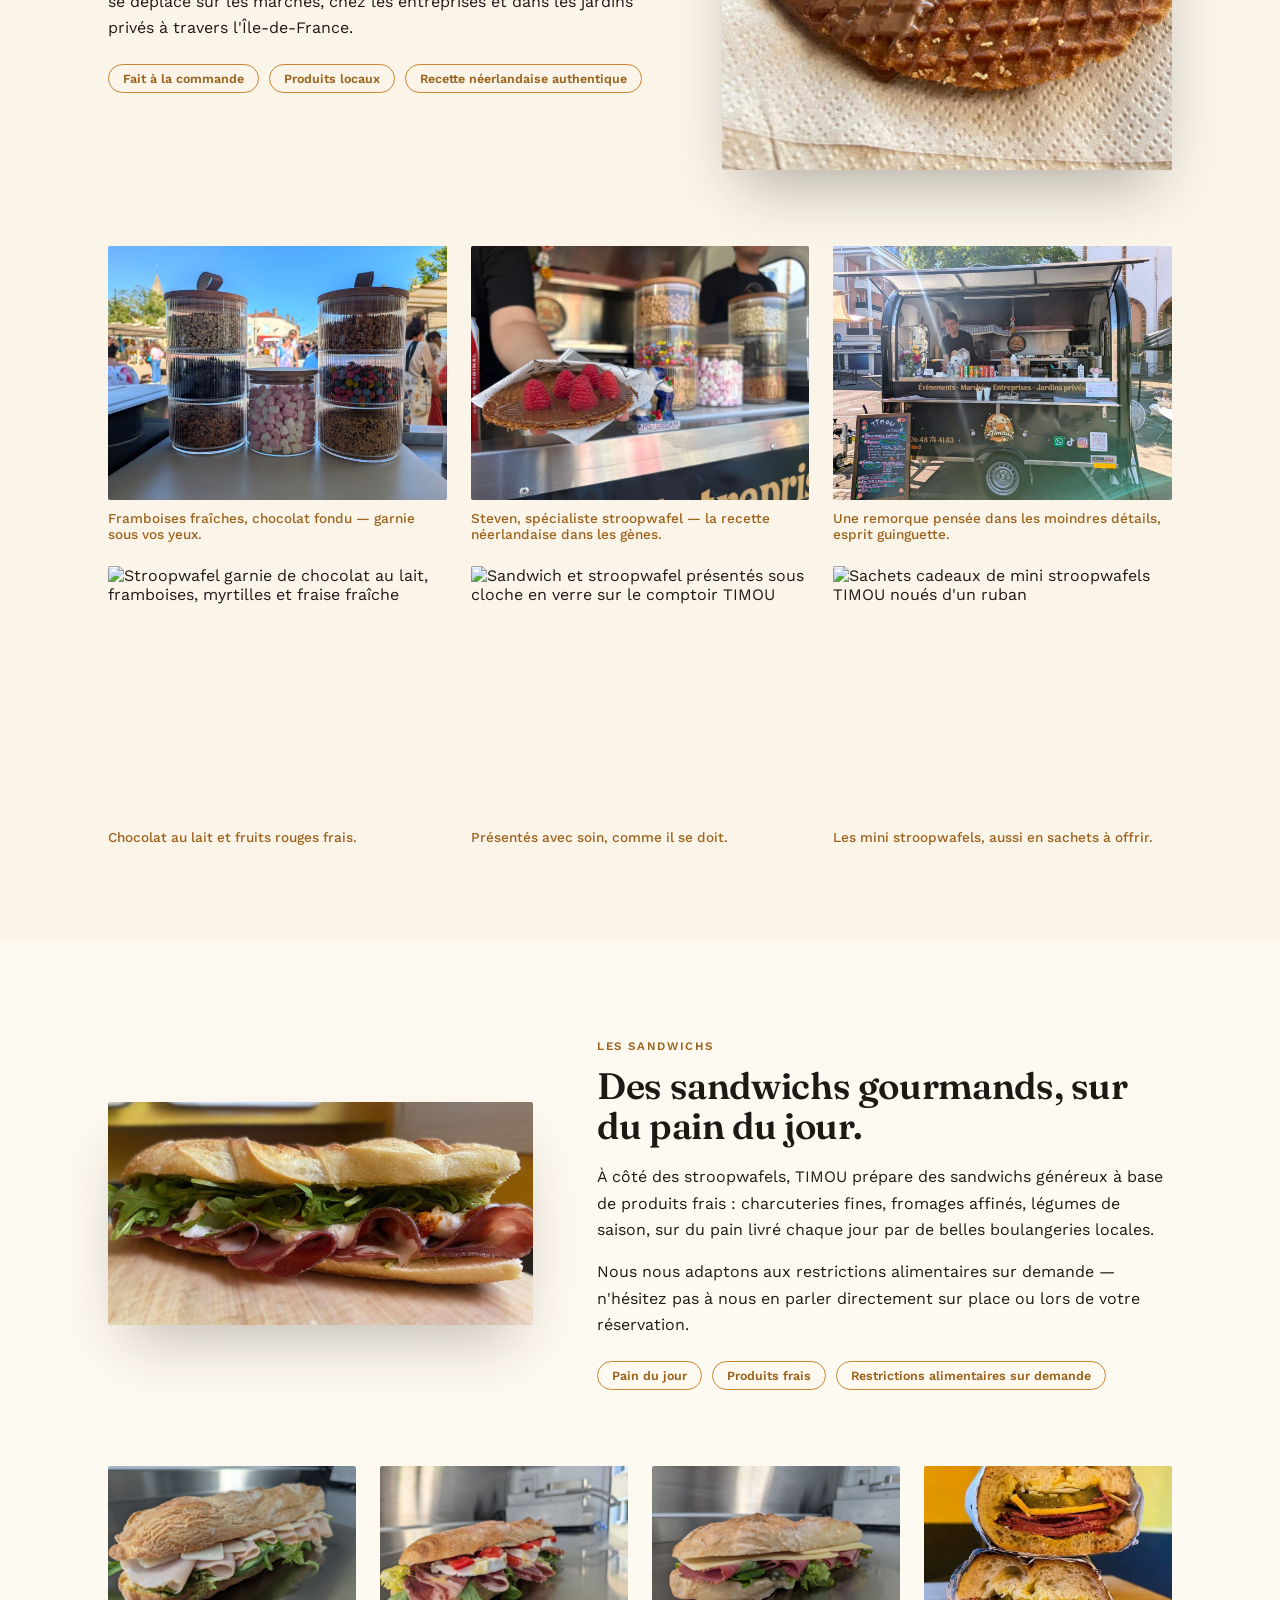
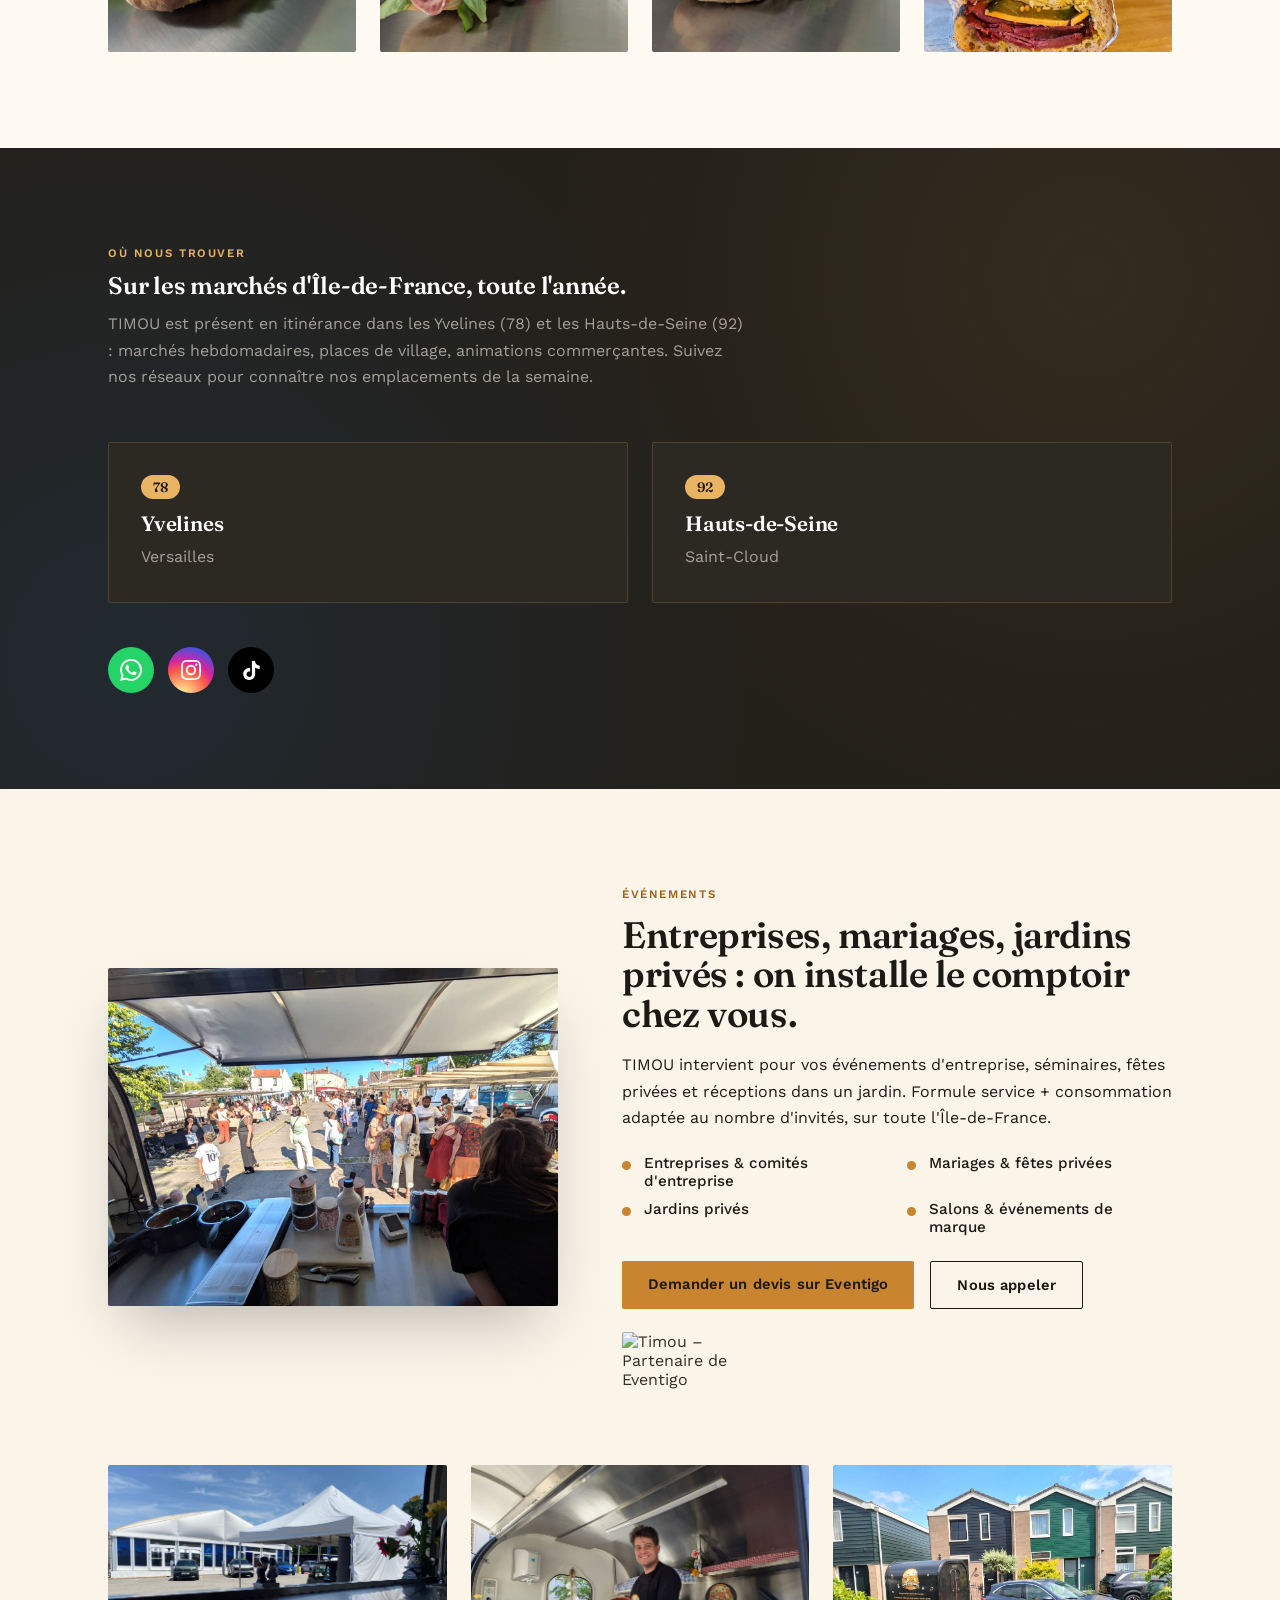
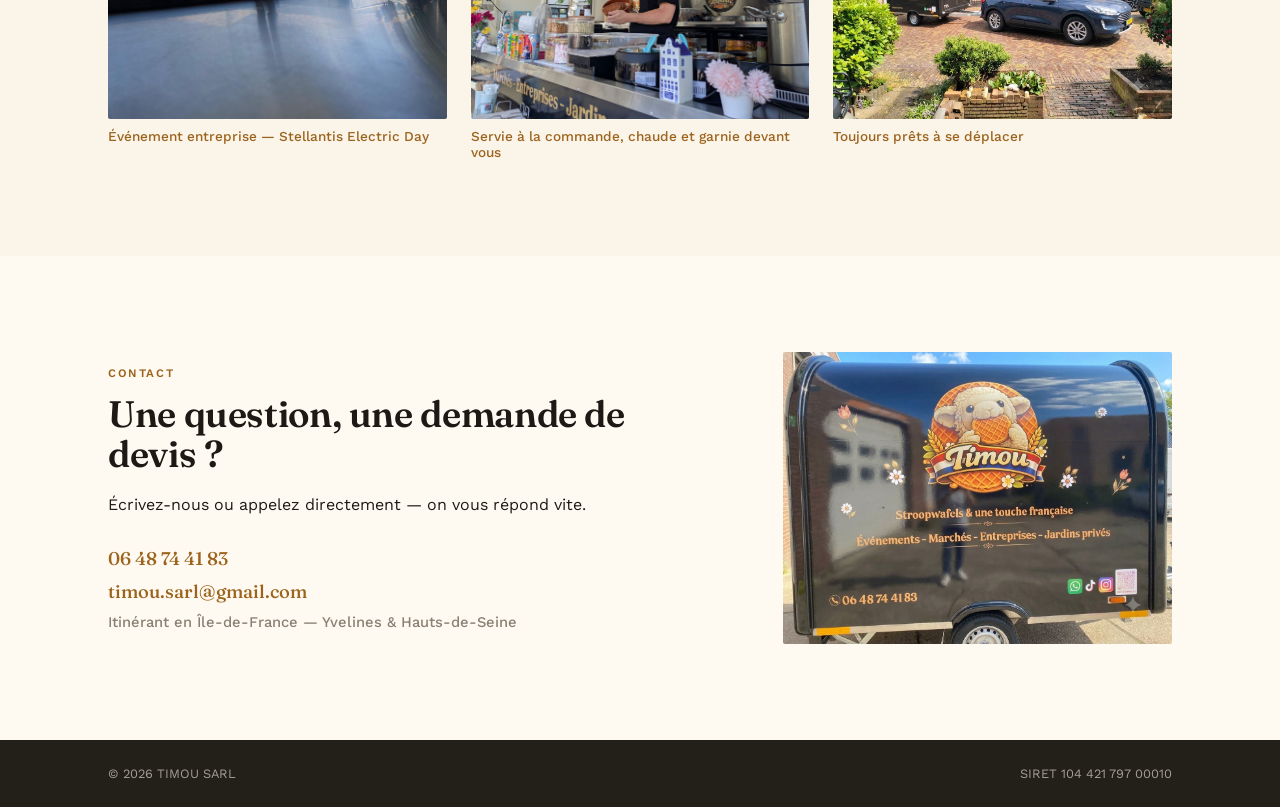
==== commit 556053fb: "Update index.html" ====
--- a/index.html
+++ b/index.html
@@ -135,6 +135,18 @@
         <img src="images/interior-lights.jpg" alt="Intérieur chaleureux du food truck TIMOU, ambiance guinguette hollandaise">
         <figcaption>Une remorque pensée dans les moindres détails, esprit guinguette.</figcaption>
       </figure>
+      <figure>
+        <img src="images/stroopwafel-berries.jpg" alt="Stroopwafel garnie de chocolat au lait, framboises, myrtilles et fraise fraîche">
+        <figcaption>Chocolat au lait et fruits rouges frais.</figcaption>
+      </figure>
+      <figure>
+        <img src="images/cloche-display.jpg" alt="Sandwich et stroopwafel présentés sous cloche en verre sur le comptoir TIMOU">
+        <figcaption>Présentés avec soin, comme il se doit.</figcaption>
+      </figure>
+      <figure>
+        <img src="images/mini-stroopwafels-bags.jpg" alt="Sachets cadeaux de mini stroopwafels TIMOU noués d'un ruban">
+        <figcaption>Les mini stroopwafels, aussi en sachets à offrir.</figcaption>
+      </figure>
     </div>
   </section>
 
--- a/style.css
+++ b/style.css
@@ -184,7 +184,7 @@
 }
 .sandwich-text h2{font-size:clamp(1.6rem, 3vw, 2.3rem);}
 .sandwich-gallery{
-  display:grid; grid-template-columns:repeat(3,1fr); gap:24px;
+  display:grid; grid-template-columns:repeat(4,1fr); gap:24px;
   margin-top:76px;
 }
 .sandwich-gallery figure{margin:0;}
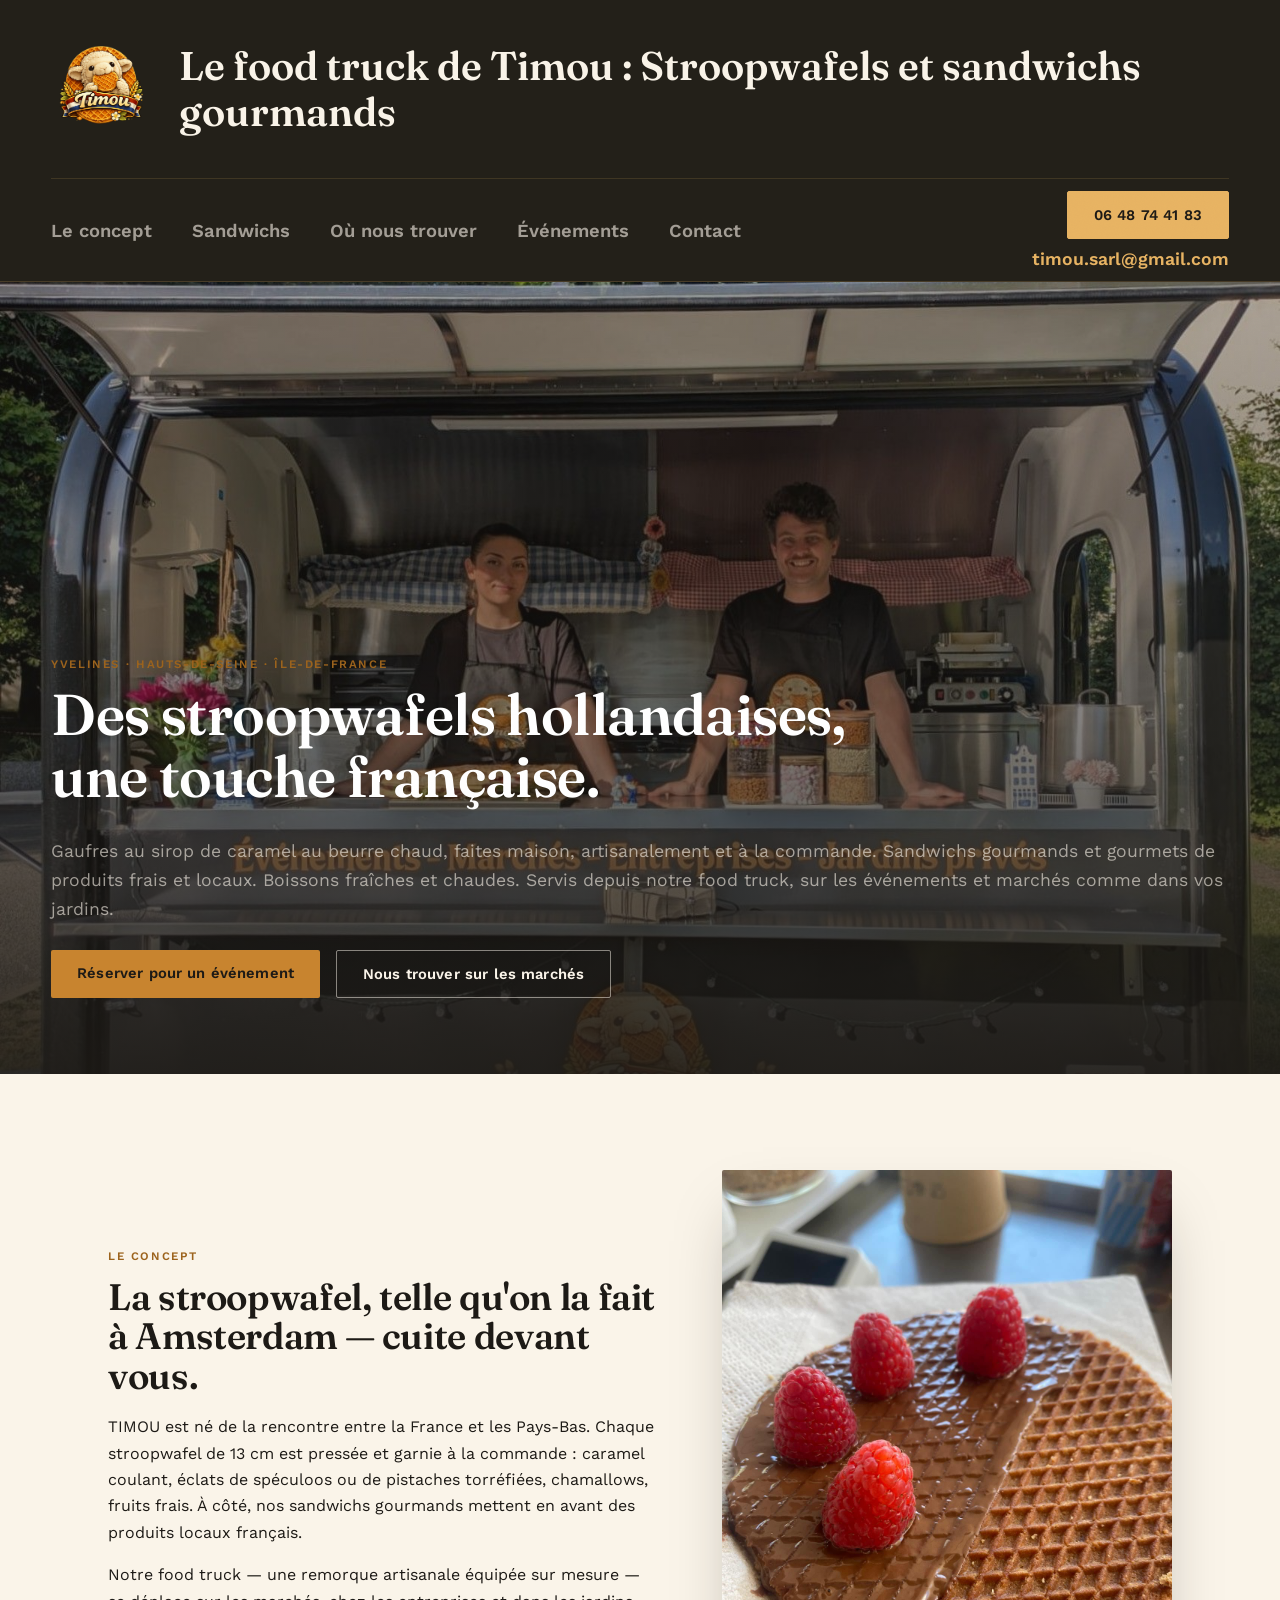
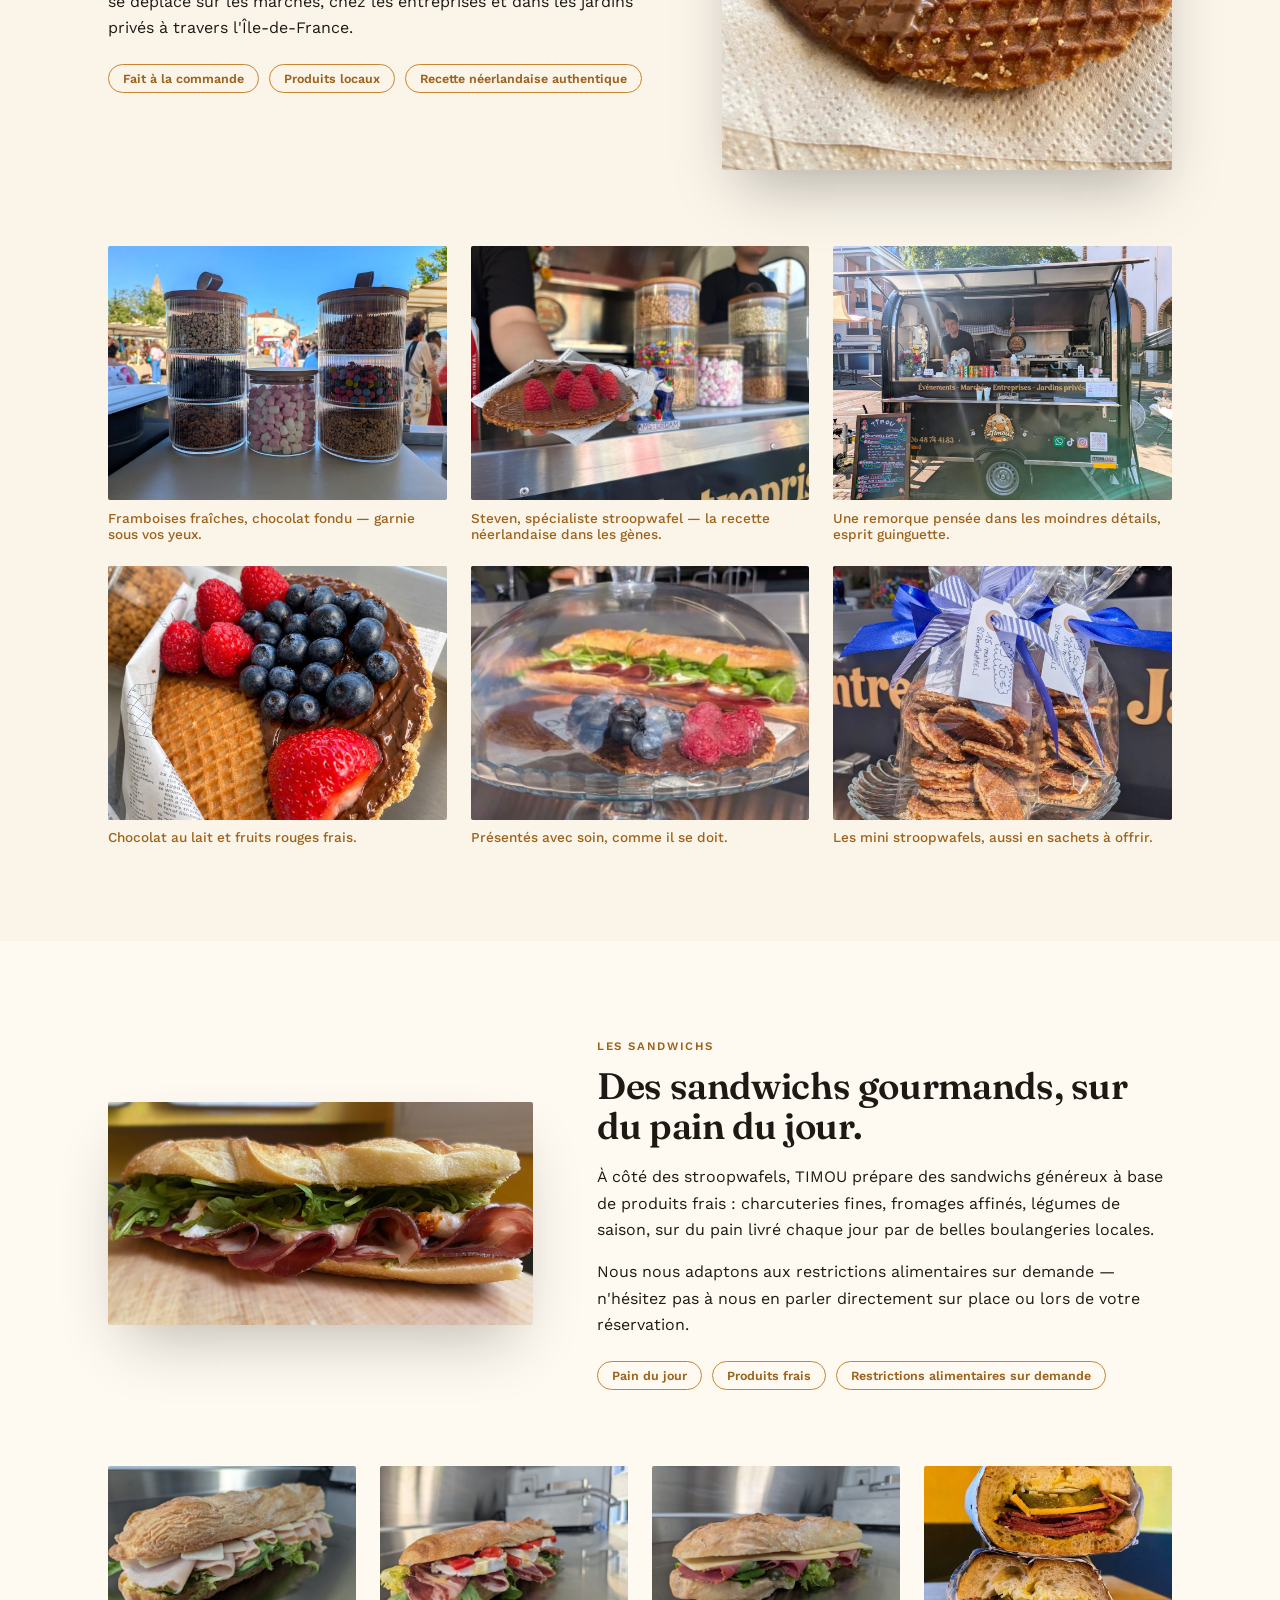
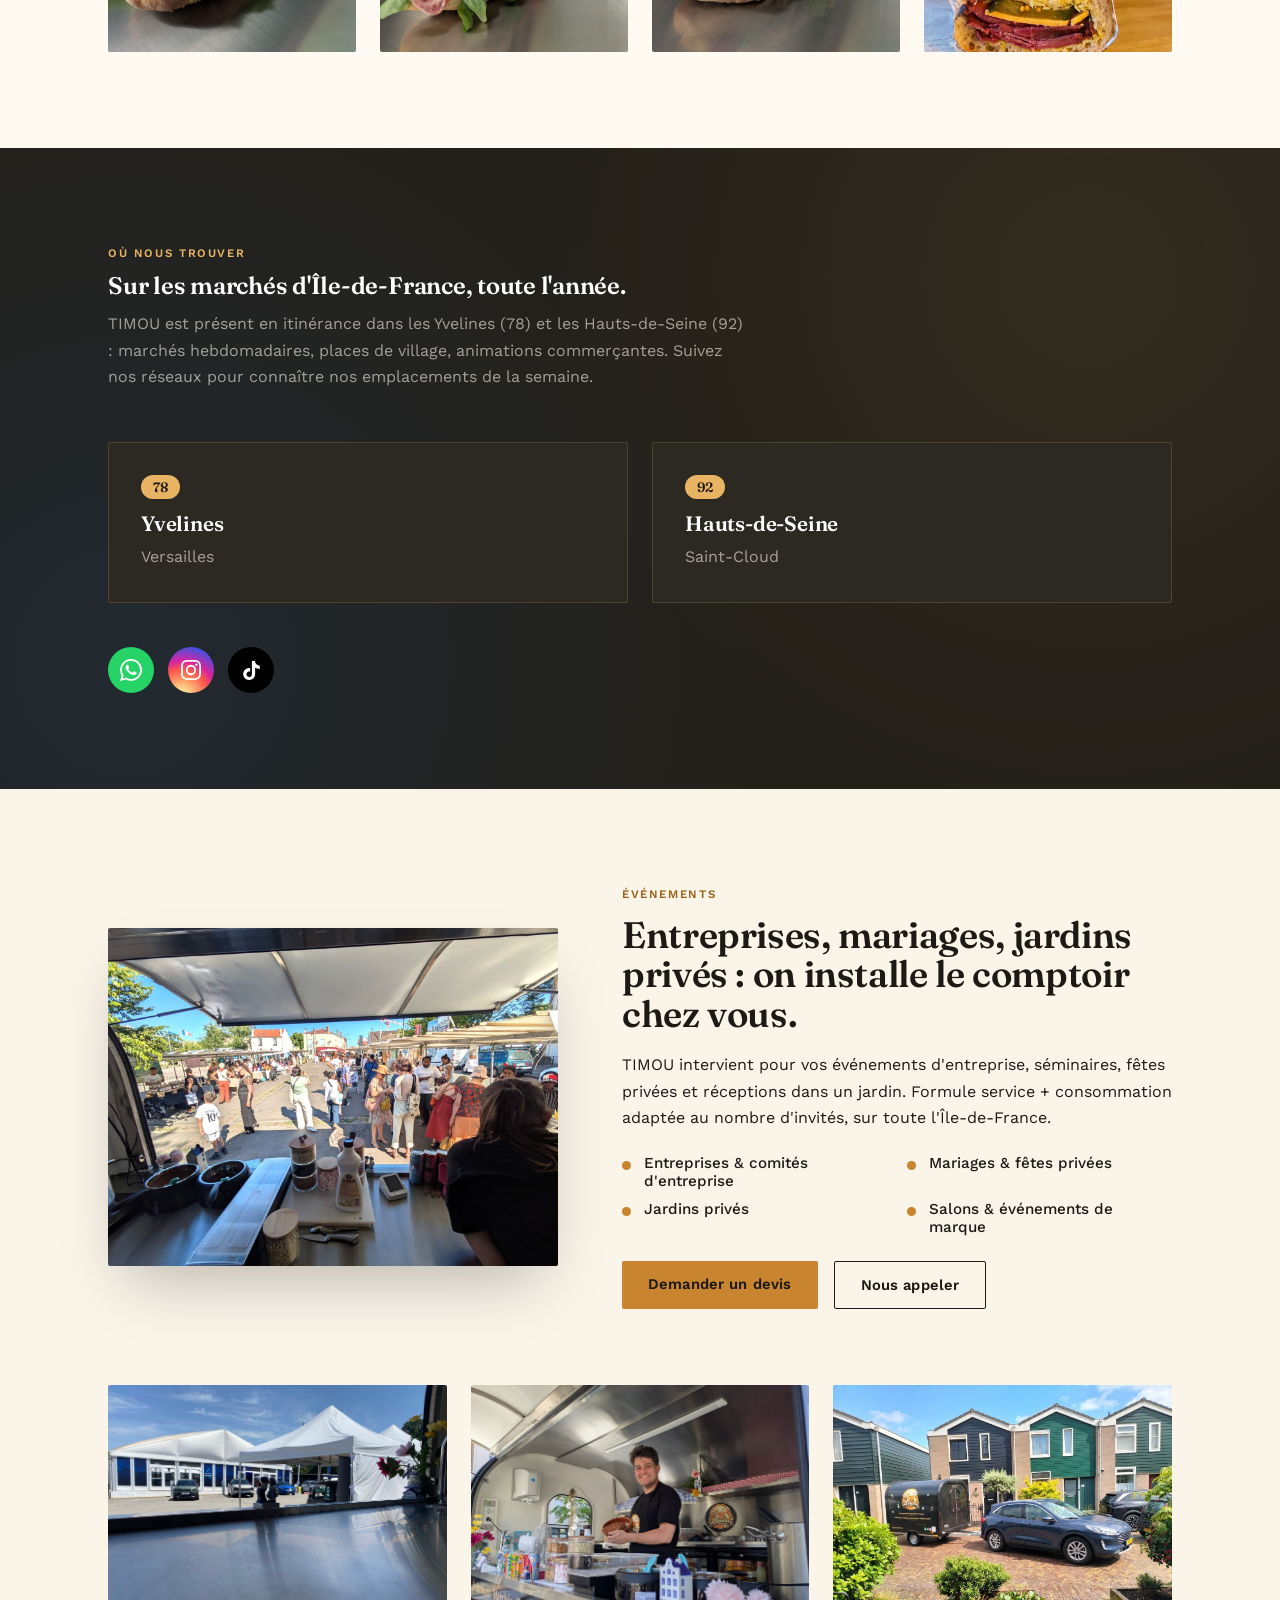
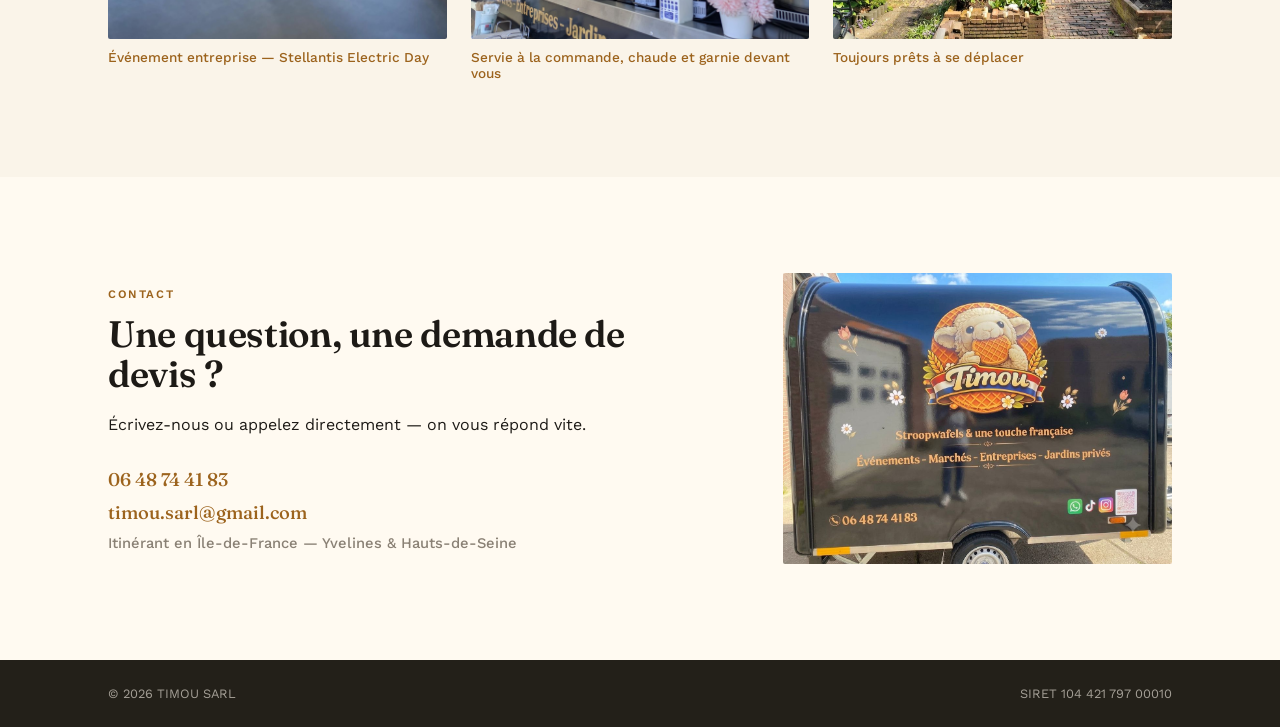
==== commit cfa5acf2: "Update index.html" ====
--- a/index.html
+++ b/index.html
@@ -236,12 +236,9 @@
           <li>Salons &amp; événements de marque</li>
         </ul>
         <div class="evt-actions">
-          <a href="https://www.eventigo.eu/artist-profile/timou---stroopwafels-et-une-touche-" class="btn btn-primary" target="_blank" rel="noopener">Demander un devis sur Eventigo</a>
+          <a href="mailto:timou.sarl@gmail.com?subject=Demande%20de%20devis" class="btn btn-primary">Demander un devis</a>
           <a href="tel:0648744183" class="btn btn-outline">Nous appeler</a>
         </div>
-        <a href="https://www.eventigo.eu/artist-profile/timou---stroopwafels-et-une-touche-" class="eventigo-badge" target="_blank" rel="noopener">
-          <img src="https://www.eventigo.eu/img/front/badges/badge-eventigo-rectangle-noir-150px.png" alt="Timou – Partenaire de Eventigo" width="150" loading="lazy">
-        </a>
       </div>
     </div>
 
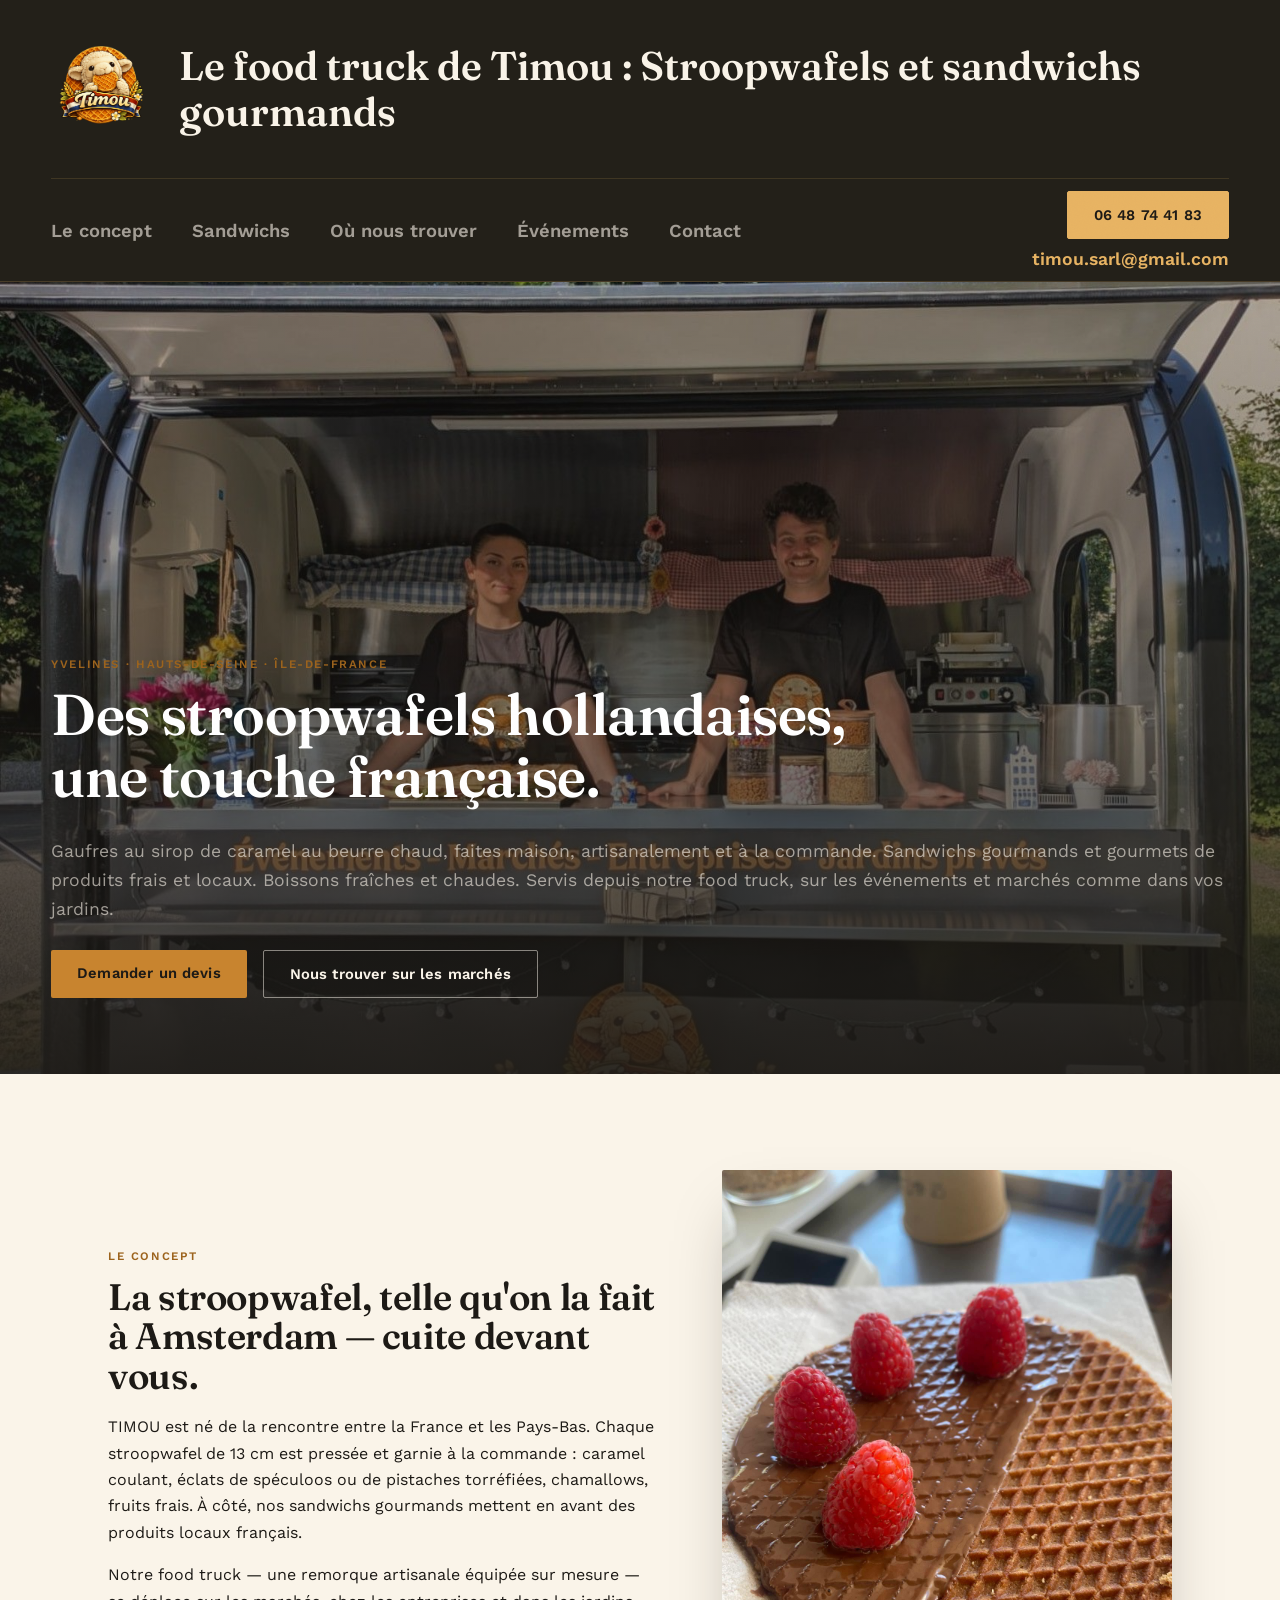
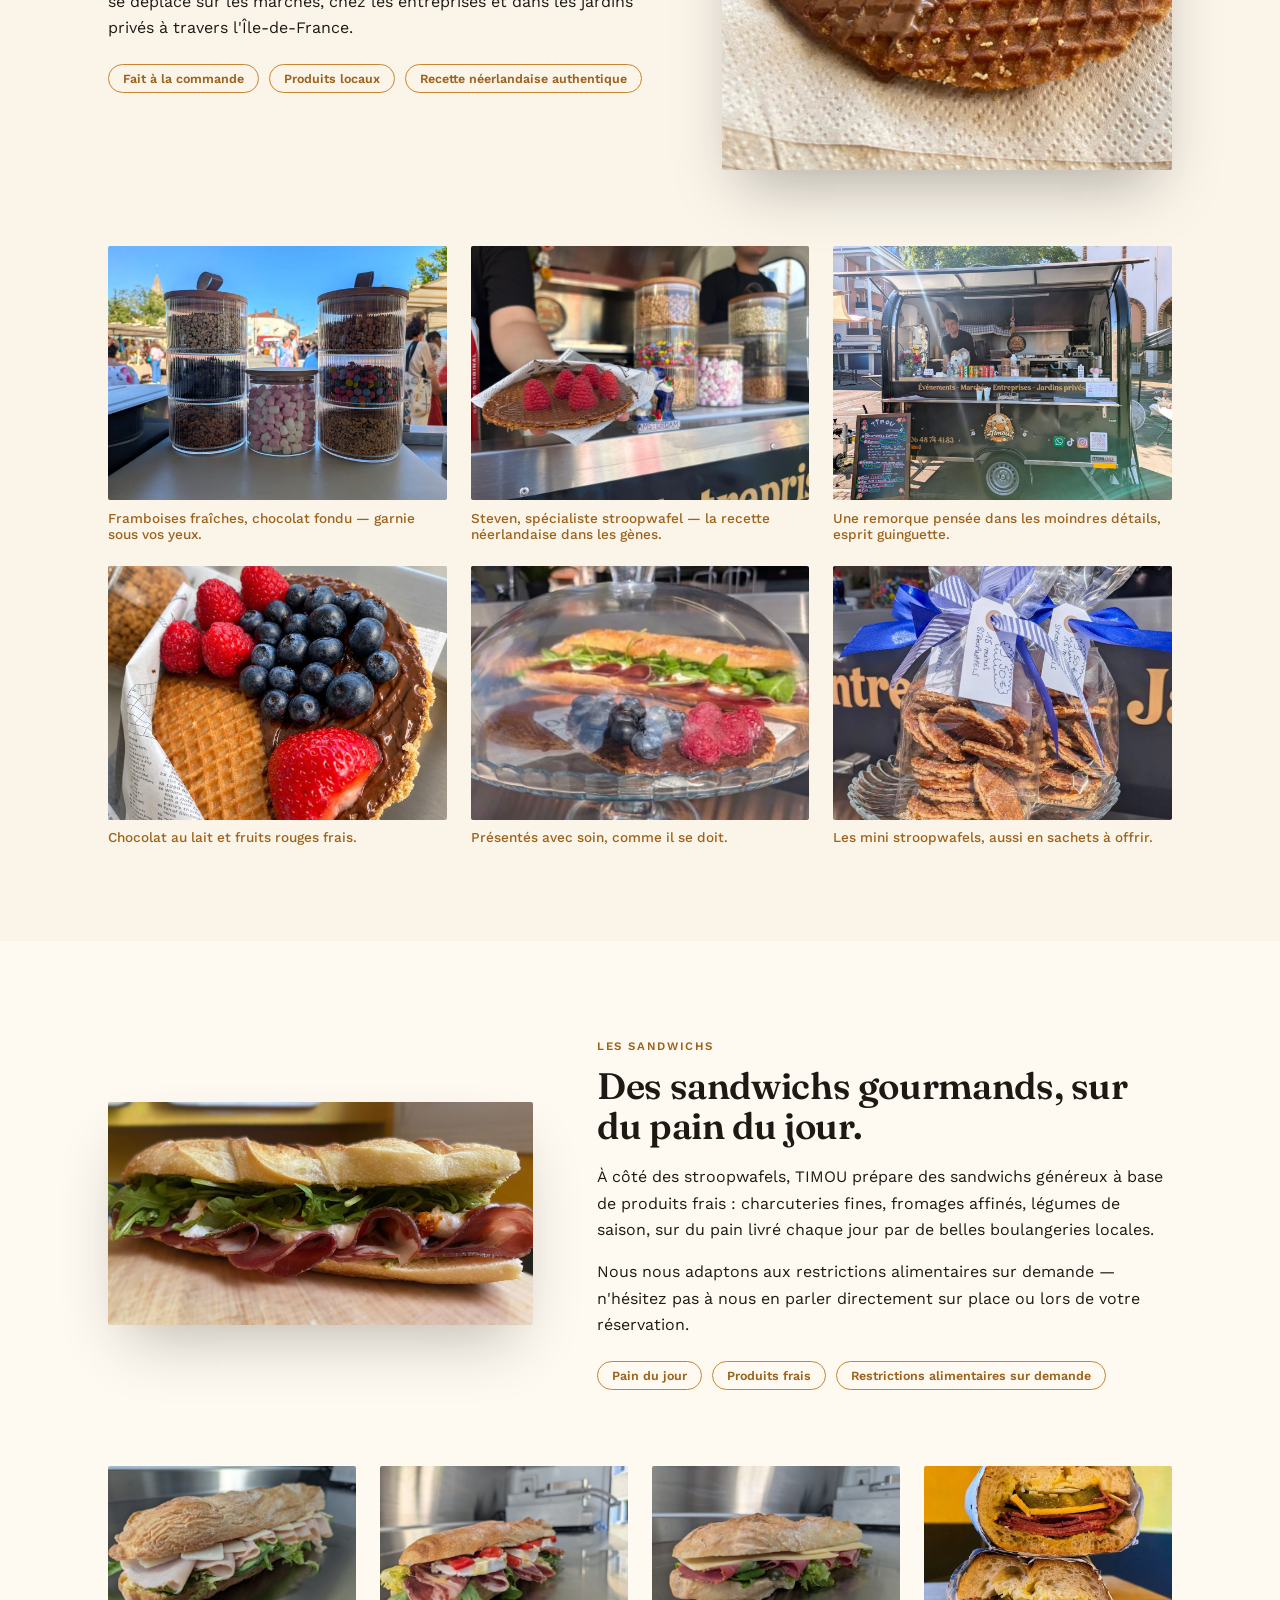
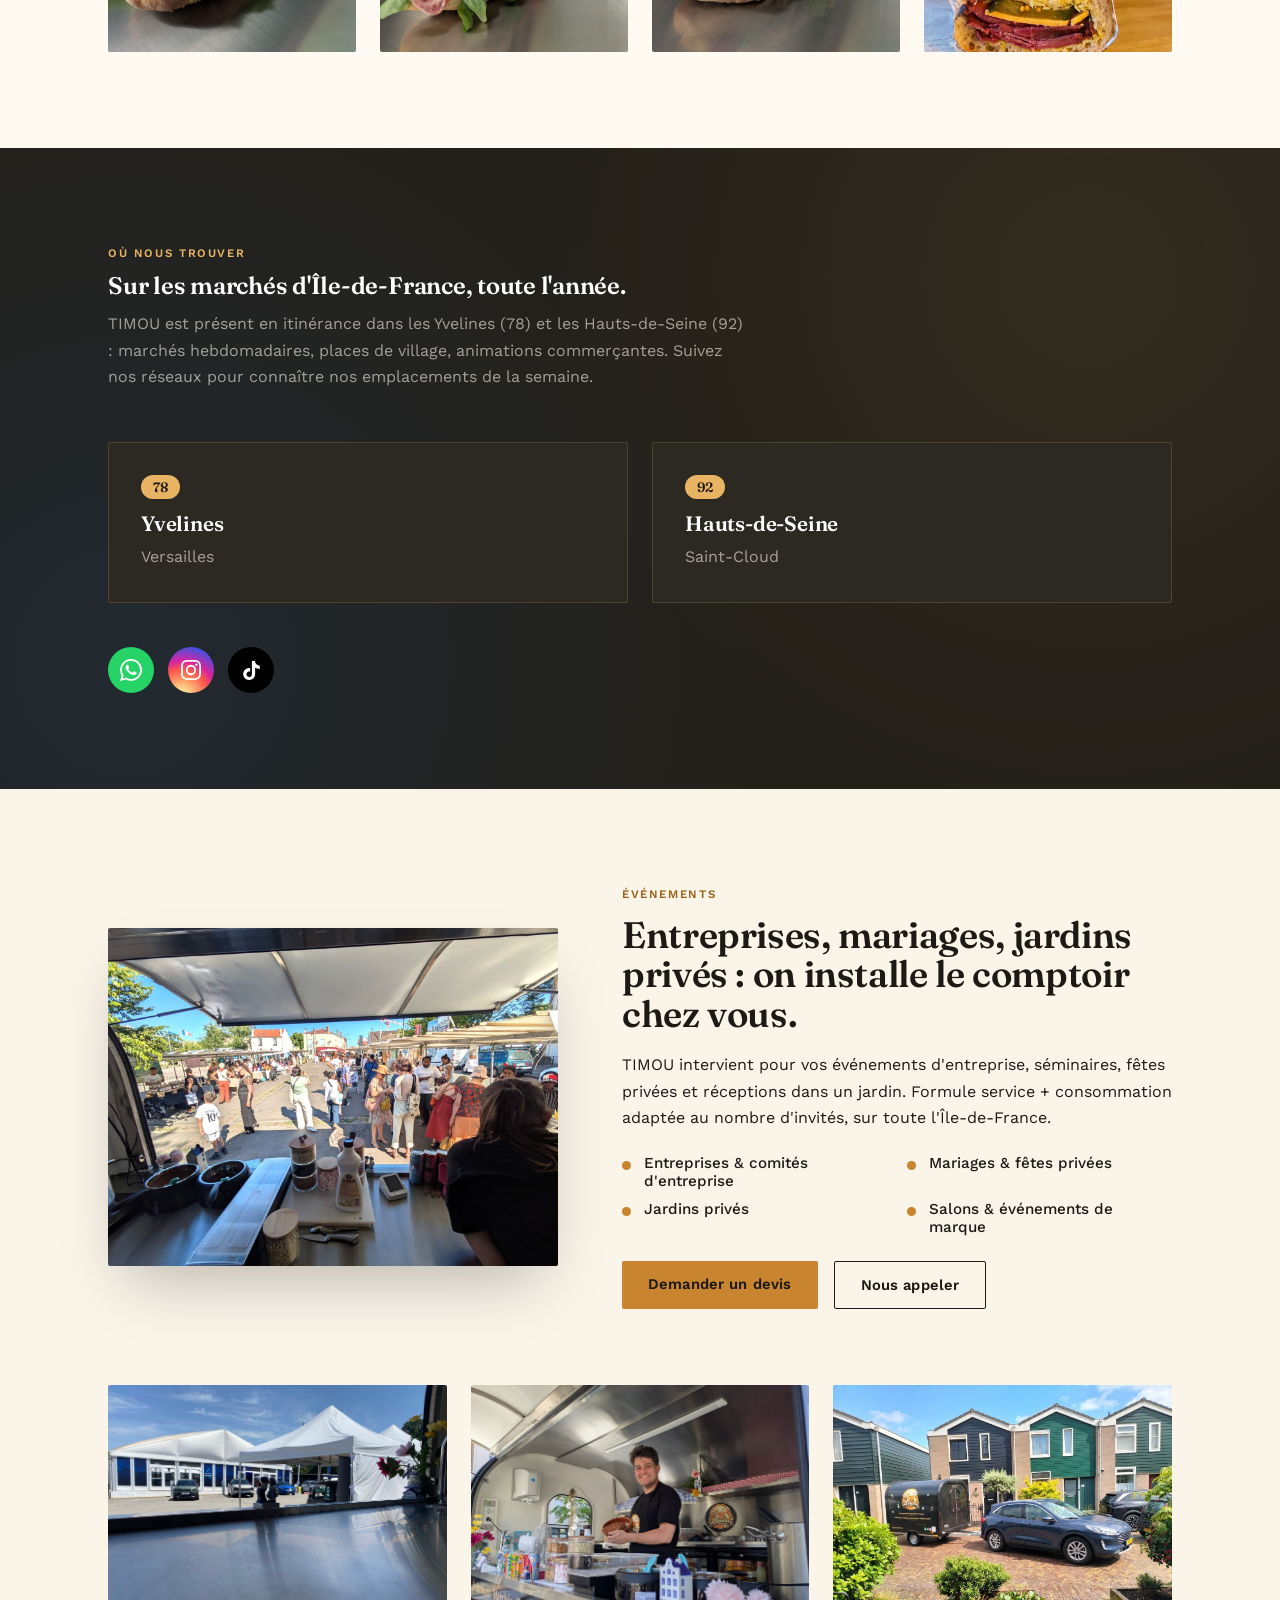
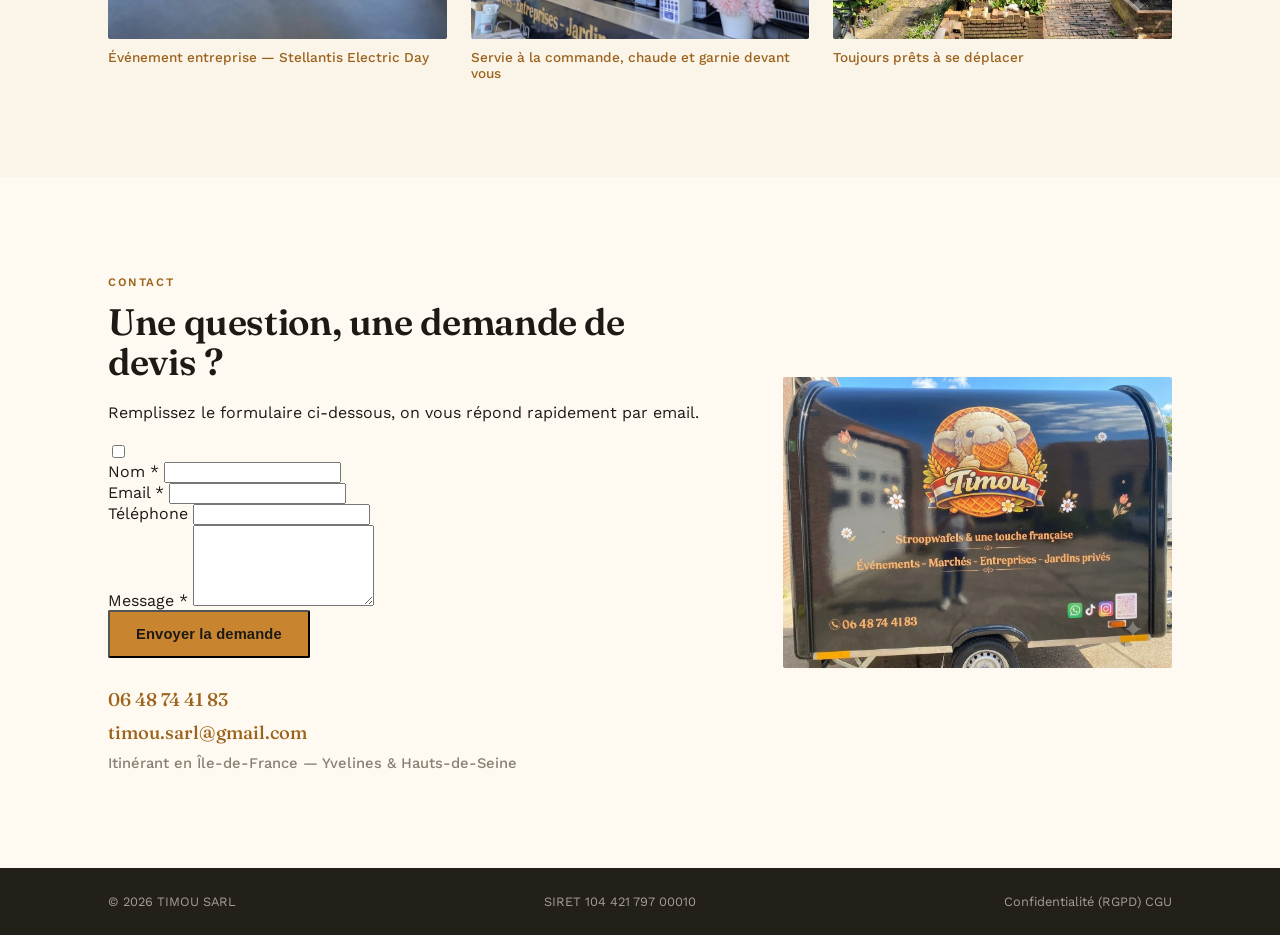
==== commit 6de4c361: "Update index.html" ====
--- a/index.html
+++ b/index.html
@@ -3,7 +3,7 @@
 <head>
 <meta charset="UTF-8">
 <meta name="viewport" content="width=device-width, initial-scale=1.0">
-<title>TIMOU - Stroopwafels et sandwichs gourmands - Food truck événements, marchés, entreprises, jardins privés</title>
+<title>TIMOU | Food truck stroopwafels &amp; sandwichs gourmands - Yvelines, Hauts-de-Seine</title>
 <meta name="description" content="TIMOU, food truck franco-néerlandais dans les Yvelines et les Hauts-de-Seine. Stroopwafels artisanaux faits à la commande, sandwichs gourmands aux produits locaux. Marchés, entreprises, événements privés.">
 <meta name="keywords" content="stroopwafel, food truck, sandwich gourmand, pain du jour, Yvelines, Hauts-de-Seine, Île-de-France, événement, marché, traiteur ambulant, gaufre hollandaise">
 <meta name="robots" content="index, follow">
@@ -97,7 +97,7 @@
       <h1>Des stroopwafels hollandaises,<br>une touche française.</h1>
       <p class="hero-sub">Gaufres au sirop de caramel au beurre chaud, faites maison, artisanalement et à la commande. Sandwichs gourmands et gourmets de produits frais et locaux. Boissons fraîches et chaudes. Servis depuis notre food truck, sur les événements et marchés comme dans vos jardins.</p>
       <div class="hero-actions">
-        <a href="#evenements" class="btn btn-primary">Réserver pour un événement</a>
+        <a href="#contact" class="btn btn-primary">Demander un devis</a>
         <a href="#trouver" class="btn btn-outline">Nous trouver sur les marchés</a>
       </div>
     </div>
@@ -118,33 +118,33 @@
         </div>
       </div>
       <div class="concept-media">
-        <img src="images/stroopwafel-stack.jpg" alt="Pile de stroopwafels artisanales fraîchement pressées">
+        <img src="images/stroopwafel-stack.jpg" alt="Pile de stroopwafels artisanales fraîchement pressées" loading="lazy" decoding="async">
       </div>
     </div>
 
     <div class="wrap concept-strip">
       <figure>
-        <img src="images/interior-counter.jpg" alt="Préparation d'une stroopwafel garnie de framboises fraîches et de chocolat">
+        <img src="images/interior-counter.jpg" alt="Préparation d'une stroopwafel garnie de framboises fraîches et de chocolat" loading="lazy" decoding="async">
         <figcaption>Framboises fraîches, chocolat fondu — garnie sous vos yeux.</figcaption>
       </figure>
       <figure>
-        <img src="images/steven-portrait.jpg" alt="Steven, co-fondateur de TIMOU, en tablier devant le food truck">
+        <img src="images/steven-portrait.jpg" alt="Steven, co-fondateur de TIMOU, en tablier devant le food truck" loading="lazy" decoding="async">
         <figcaption>Steven, spécialiste stroopwafel — la recette néerlandaise dans les gènes.</figcaption>
       </figure>
       <figure>
-        <img src="images/interior-lights.jpg" alt="Intérieur chaleureux du food truck TIMOU, ambiance guinguette hollandaise">
+        <img src="images/interior-lights.jpg" alt="Intérieur chaleureux du food truck TIMOU, ambiance guinguette hollandaise" loading="lazy" decoding="async">
         <figcaption>Une remorque pensée dans les moindres détails, esprit guinguette.</figcaption>
       </figure>
       <figure>
-        <img src="images/stroopwafel-berries.jpg" alt="Stroopwafel garnie de chocolat au lait, framboises, myrtilles et fraise fraîche">
+        <img src="images/stroopwafel-berries.jpg" alt="Stroopwafel garnie de chocolat au lait, framboises, myrtilles et fraise fraîche" loading="lazy" decoding="async">
         <figcaption>Chocolat au lait et fruits rouges frais.</figcaption>
       </figure>
       <figure>
-        <img src="images/cloche-display.jpg" alt="Sandwich et stroopwafel présentés sous cloche en verre sur le comptoir TIMOU">
+        <img src="images/cloche-display.jpg" alt="Sandwich et stroopwafel présentés sous cloche en verre sur le comptoir TIMOU" loading="lazy" decoding="async">
         <figcaption>Présentés avec soin, comme il se doit.</figcaption>
       </figure>
       <figure>
-        <img src="images/mini-stroopwafels-bags.jpg" alt="Sachets cadeaux de mini stroopwafels TIMOU noués d'un ruban">
+        <img src="images/mini-stroopwafels-bags.jpg" alt="Sachets cadeaux de mini stroopwafels TIMOU noués d'un ruban" loading="lazy" decoding="async">
         <figcaption>Les mini stroopwafels, aussi en sachets à offrir.</figcaption>
       </figure>
     </div>
@@ -154,7 +154,7 @@
   <section id="sandwichs" class="section sandwichs">
     <div class="wrap sandwich-grid">
       <div class="sandwich-media">
-        <img src="images/sandwich-2.jpg" alt="Sandwich gourmand TIMOU au jambon, comté et pain du jour, coupe transversale">
+        <img src="images/sandwich-2.jpg" alt="Sandwich gourmand TIMOU au jambon, comté et pain du jour, coupe transversale" loading="lazy" decoding="async">
       </div>
       <div class="sandwich-text">
         <p class="eyebrow">Les sandwichs</p>
@@ -171,16 +171,16 @@
 
     <div class="wrap sandwich-gallery">
       <figure>
-        <img src="images/sandwich-4.jpg" alt="Sandwich gourmand TIMOU au jambon cru, brie et poivrons rôtis sur pain croustillant">
-      </figure>
-      <figure>
-        <img src="images/sandwich-3.jpg" alt="Sandwich gourmand TIMOU au jambon cru, burrata et roquette">
-      </figure>
-      <figure>
-        <img src="images/sandwich-5.jpg" alt="Sandwich gourmand TIMOU au rosbif, comté et câpres sur pain croustillant">
-      </figure>
-      <figure>
-        <img src="images/sandwich-6.jpg" alt="Sandwich gourmand TIMOU au pastrami, cornichon et cheddar">
+        <img src="images/sandwich-4.jpg" alt="Sandwich gourmand TIMOU au jambon cru, brie et poivrons rôtis sur pain croustillant" loading="lazy" decoding="async">
+      </figure>
+      <figure>
+        <img src="images/sandwich-3.jpg" alt="Sandwich gourmand TIMOU au jambon cru, burrata et roquette" loading="lazy" decoding="async">
+      </figure>
+      <figure>
+        <img src="images/sandwich-5.jpg" alt="Sandwich gourmand TIMOU au rosbif, comté et câpres sur pain croustillant" loading="lazy" decoding="async">
+      </figure>
+      <figure>
+        <img src="images/sandwich-6.jpg" alt="Sandwich gourmand TIMOU au pastrami, cornichon et cheddar" loading="lazy" decoding="async">
       </figure>
     </div>
   </section>
@@ -223,7 +223,7 @@
   <section id="evenements" class="section evenements">
     <div class="wrap evt-grid">
       <div class="evt-media">
-        <img src="images/couple-truck.jpg" alt="Agathe et Steven derrière le comptoir du food truck TIMOU lors d'un événement">
+        <img src="images/couple-truck.jpg" alt="Agathe et Steven derrière le comptoir du food truck TIMOU lors d'un événement" loading="lazy" decoding="async">
       </div>
       <div class="evt-text">
         <p class="eyebrow">Événements</p>
@@ -236,7 +236,7 @@
           <li>Salons &amp; événements de marque</li>
         </ul>
         <div class="evt-actions">
-          <a href="mailto:timou.sarl@gmail.com?subject=Demande%20de%20devis" class="btn btn-primary">Demander un devis</a>
+          <a href="#contact" class="btn btn-primary">Demander un devis</a>
           <a href="tel:0648744183" class="btn btn-outline">Nous appeler</a>
         </div>
       </div>
@@ -244,15 +244,15 @@
 
     <div class="wrap evt-gallery">
       <figure>
-        <img src="images/event-stellantis.jpg" alt="Food truck TIMOU installé lors d'un événement d'entreprise Stellantis">
+        <img src="images/event-stellantis.jpg" alt="Food truck TIMOU installé lors d'un événement d'entreprise Stellantis" loading="lazy" decoding="async">
         <figcaption>Événement entreprise — Stellantis Electric Day</figcaption>
       </figure>
       <figure>
-        <img src="images/steven-service.jpg" alt="Steven servant une stroopwafel garnie de caramel depuis le comptoir du food truck TIMOU">
+        <img src="images/steven-service.jpg" alt="Steven servant une stroopwafel garnie de caramel depuis le comptoir du food truck TIMOU" loading="lazy" decoding="async">
         <figcaption>Servie à la commande, chaude et garnie devant vous</figcaption>
       </figure>
       <figure>
-        <img src="images/trailer-kuga.jpg" alt="Remorque food truck TIMOU attelée, prête à partir en itinérance">
+        <img src="images/trailer-kuga.jpg" alt="Remorque food truck TIMOU attelée, prête à partir en itinérance" loading="lazy" decoding="async">
         <figcaption>Toujours prêts à se déplacer</figcaption>
       </figure>
     </div>
@@ -264,7 +264,35 @@
       <div>
         <p class="eyebrow">Contact</p>
         <h2>Une question, une demande de devis ?</h2>
-        <p>Écrivez-nous ou appelez directement — on vous répond vite.</p>
+        <p>Remplissez le formulaire ci-dessous, on vous répond rapidement par email.</p>
+
+        <form id="contactForm" class="contact-form" action="https://api.web3forms.com/submit" method="POST" novalidate>
+          <input type="hidden" name="access_key" value="74bf473e-775c-4eff-a0be-8f7e7c3d4c98">
+          <input type="hidden" name="subject" value="Nouvelle demande depuis timou.fr">
+          <input type="hidden" name="from_name" value="Site timou.fr">
+          <input type="checkbox" name="botcheck" class="hp-field" tabindex="-1" autocomplete="off" aria-hidden="true">
+
+          <div class="form-row">
+            <label for="cf-name">Nom <span aria-hidden="true">*</span></label>
+            <input type="text" id="cf-name" name="name" required autocomplete="name">
+          </div>
+          <div class="form-row">
+            <label for="cf-email">Email <span aria-hidden="true">*</span></label>
+            <input type="email" id="cf-email" name="email" required autocomplete="email">
+          </div>
+          <div class="form-row">
+            <label for="cf-phone">Téléphone</label>
+            <input type="tel" id="cf-phone" name="phone" autocomplete="tel" pattern="[0-9 +().-]{6,20}">
+          </div>
+          <div class="form-row">
+            <label for="cf-message">Message <span aria-hidden="true">*</span></label>
+            <textarea id="cf-message" name="message" rows="5" required minlength="10"></textarea>
+          </div>
+
+          <button type="submit" class="btn btn-primary">Envoyer la demande</button>
+          <p class="form-status" id="formStatus" role="status" aria-live="polite"></p>
+        </form>
+
         <div class="contact-details">
           <a href="tel:0648744183">06 48 74 41 83</a>
           <a href="mailto:timou.sarl@gmail.com">timou.sarl@gmail.com</a>
@@ -272,7 +300,7 @@
         </div>
       </div>
       <div class="contact-logo">
-        <img src="images/trailer-close.jpg" alt="Logo TIMOU peint sur le food truck, mouton gourmand tenant une stroopwafel">
+        <img src="images/trailer-close.jpg" alt="Logo TIMOU peint sur le food truck, mouton gourmand tenant une stroopwafel" loading="lazy" decoding="async">
       </div>
     </div>
   </section>
@@ -283,6 +311,10 @@
   <div class="wrap footer-inner">
     <span>© 2026 TIMOU SARL</span>
     <span>SIRET 104 421 797 00010</span>
+    <nav class="footer-legal">
+      <a href="privacy.html">Confidentialité (RGPD)</a>
+      <a href="cgu.html">CGU</a>
+    </nav>
   </div>
 </footer>
 
@@ -327,5 +359,63 @@
 })();
 </script>
 
+<script>
+(function(){
+  var form = document.getElementById('contactForm');
+  if(!form) return;
+  var status = document.getElementById('formStatus');
+
+  form.addEventListener('submit', function(e){
+    e.preventDefault();
+
+    // Honeypot anti-spam: if the hidden field is filled, silently drop the submission.
+    var hp = form.querySelector('input[name="botcheck"]');
+    if(hp && hp.checked){
+      status.textContent = 'Merci pour votre message.';
+      status.className = 'form-status is-success';
+      form.reset();
+      return;
+    }
+
+    if(!form.checkValidity()){
+      form.reportValidity();
+      return;
+    }
+
+    var submitBtn = form.querySelector('button[type="submit"]');
+    submitBtn.disabled = true;
+    status.textContent = 'Envoi en cours…';
+    status.className = 'form-status';
+
+    var data = new FormData(form);
+    fetch(form.action, {
+      method: 'POST',
+      body: data,
+      headers: { 'Accept': 'application/json' }
+    })
+    .then(function(res){ return res.json(); })
+    .then(function(json){
+      submitBtn.disabled = false;
+      if(json.success){
+        status.textContent = 'Merci ! Votre message a bien été envoyé, on vous répond très vite.';
+        status.className = 'form-status is-success';
+        form.reset();
+      } else {
+        status.textContent = "Une erreur est survenue. Vous pouvez aussi nous écrire directement à timou.sarl@gmail.com.";
+        status.className = 'form-status is-error';
+      }
+    })
+    .catch(function(){
+      submitBtn.disabled = false;
+      status.textContent = "Une erreur est survenue. Vous pouvez aussi nous écrire directement à timou.sarl@gmail.com.";
+      status.className = 'form-status is-error';
+    });
+  });
+})();
+</script>
+
+<!-- Cloudflare Web Analytics : sans cookies, sans donnée personnelle, aucune bannière requise -->
+<script type="module" src="https://static.cloudflareinsights.com/beacon.min.js" data-cf-beacon='{"token": "02fe139e31cb40a5bcedfff8d16c6672"}'></script>
+
 </body>
 </html>
--- a/style.css
+++ b/style.css
@@ -253,9 +253,6 @@
   border-radius:50%;
 }
 .evt-actions{display:flex; gap:16px; flex-wrap:wrap; margin-top:1.6em;}
-.eventigo-badge{display:inline-block; margin-top:1.4em; opacity:.9; transition:opacity .15s ease;}
-.eventigo-badge:hover{opacity:1;}
-.eventigo-badge img{width:150px; height:auto; border-radius:2px;}
 .evt-gallery{
   display:grid; grid-template-columns:repeat(3,1fr); gap:24px;
   margin-top:76px;
